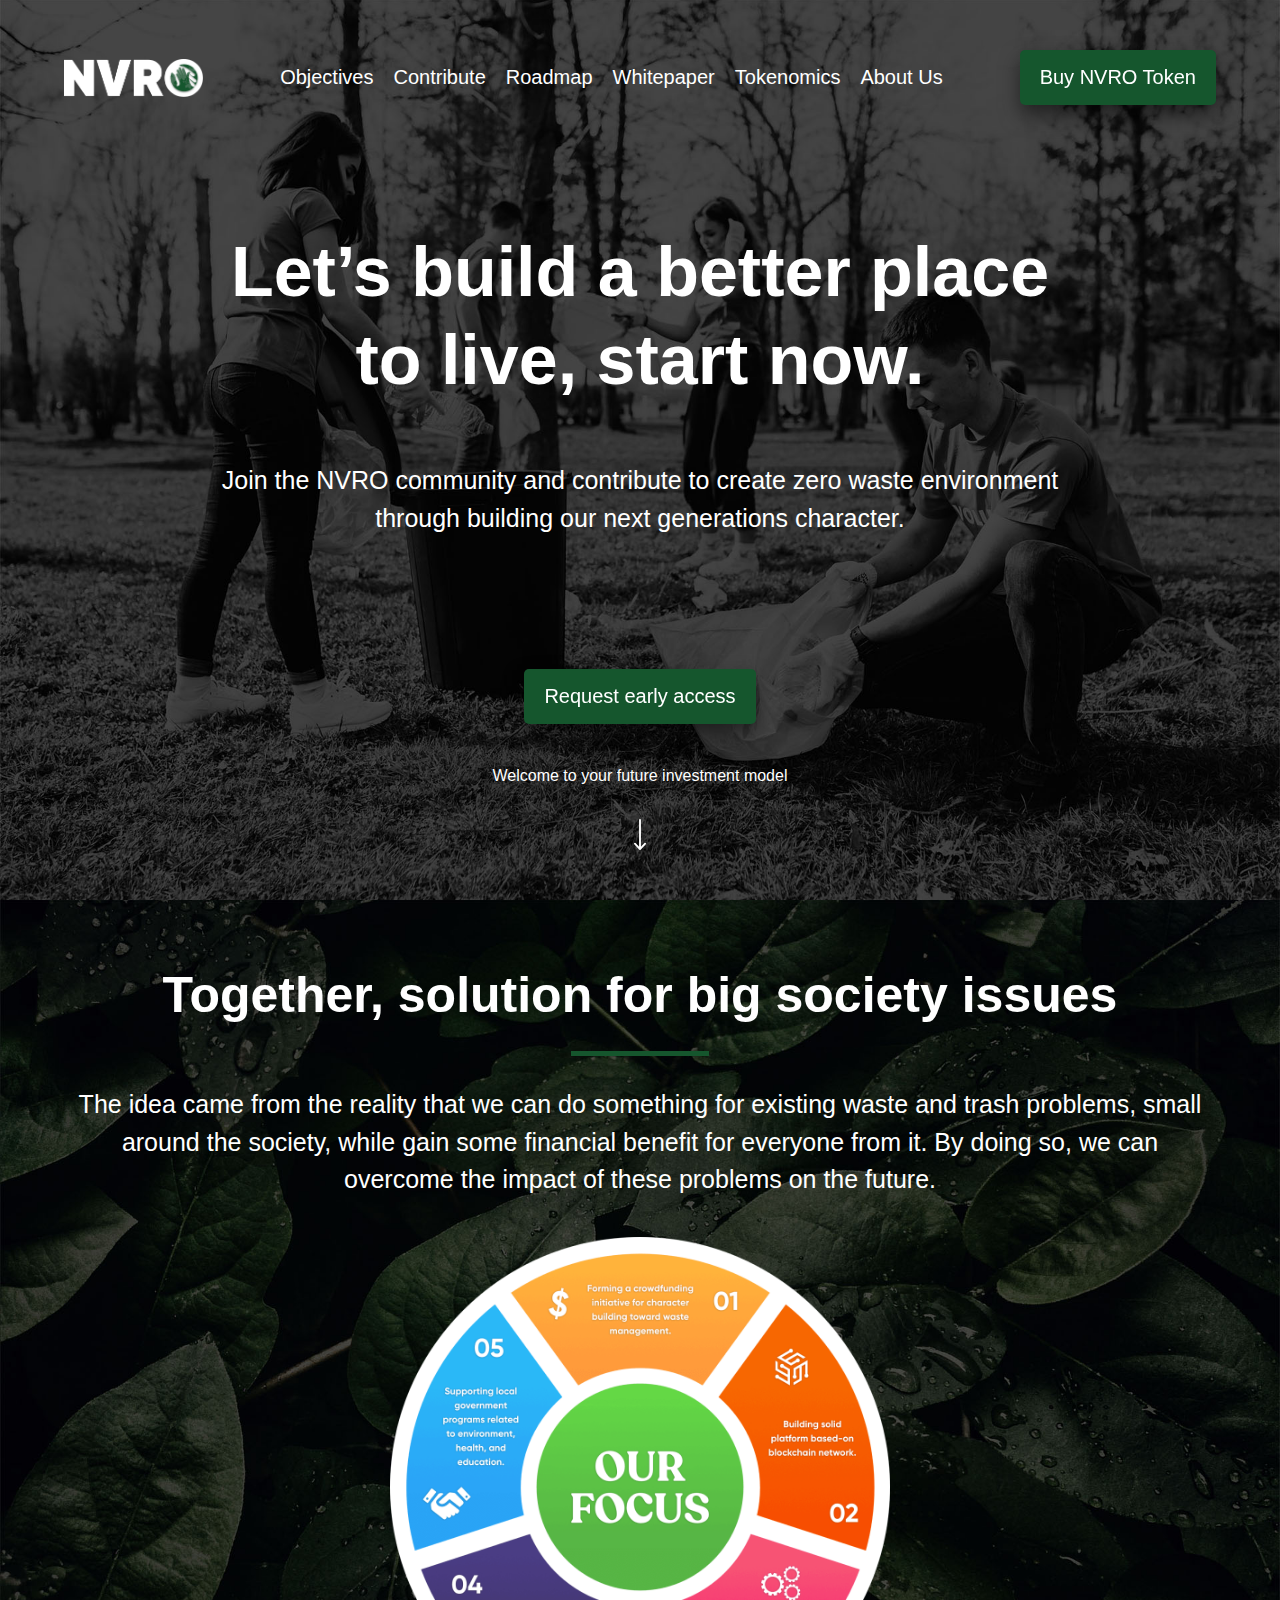
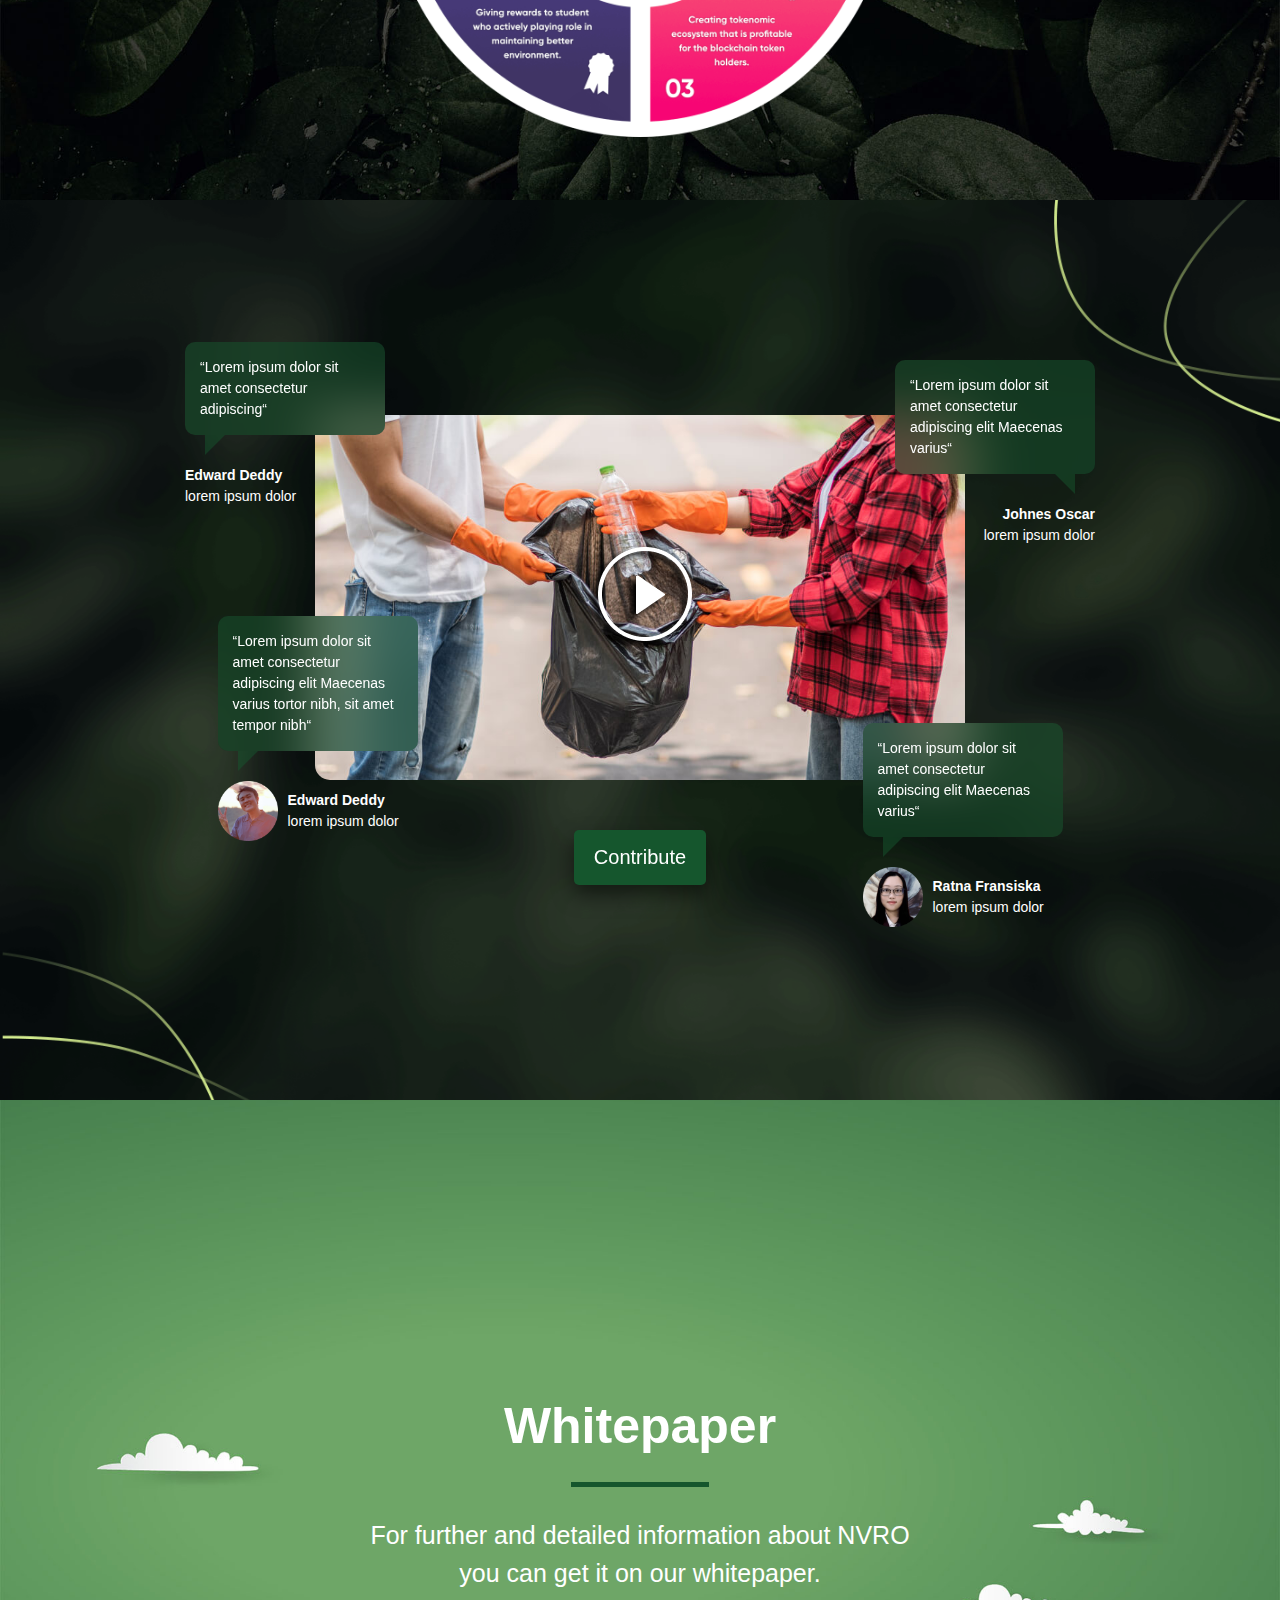
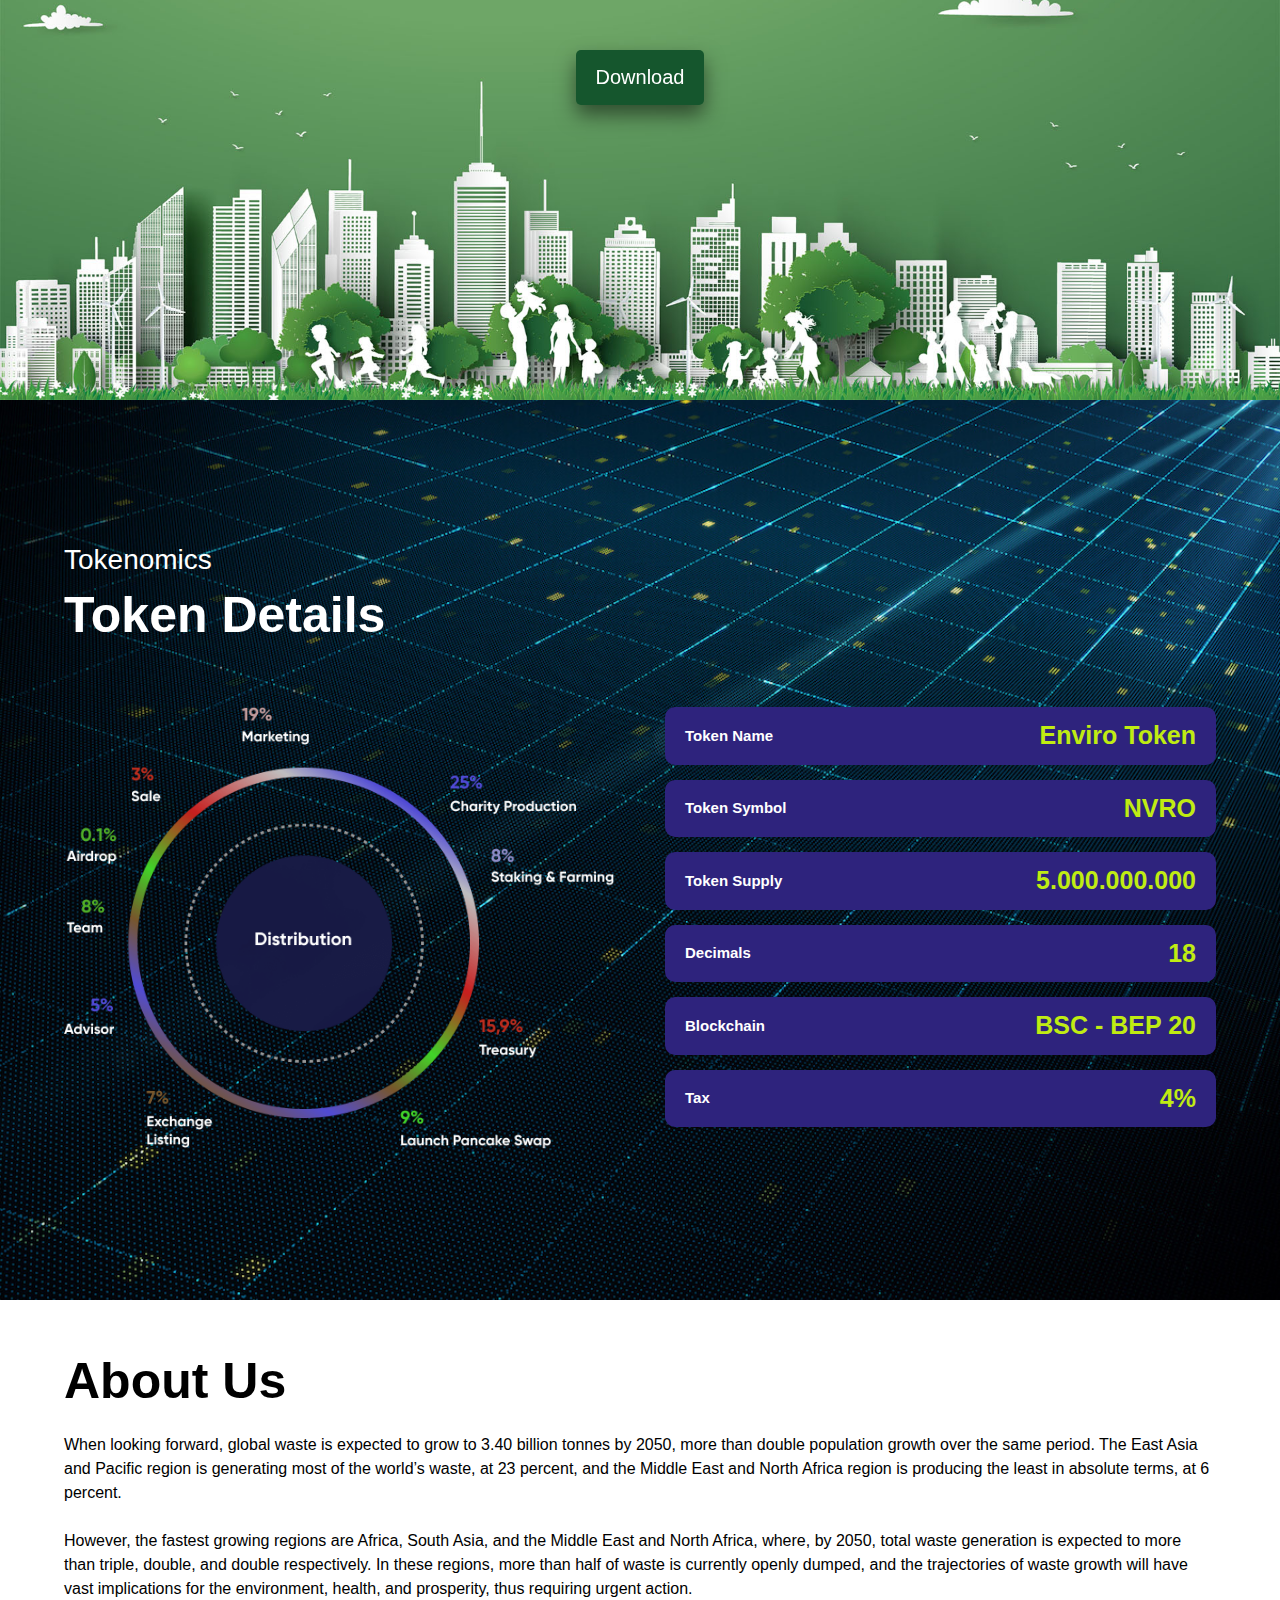
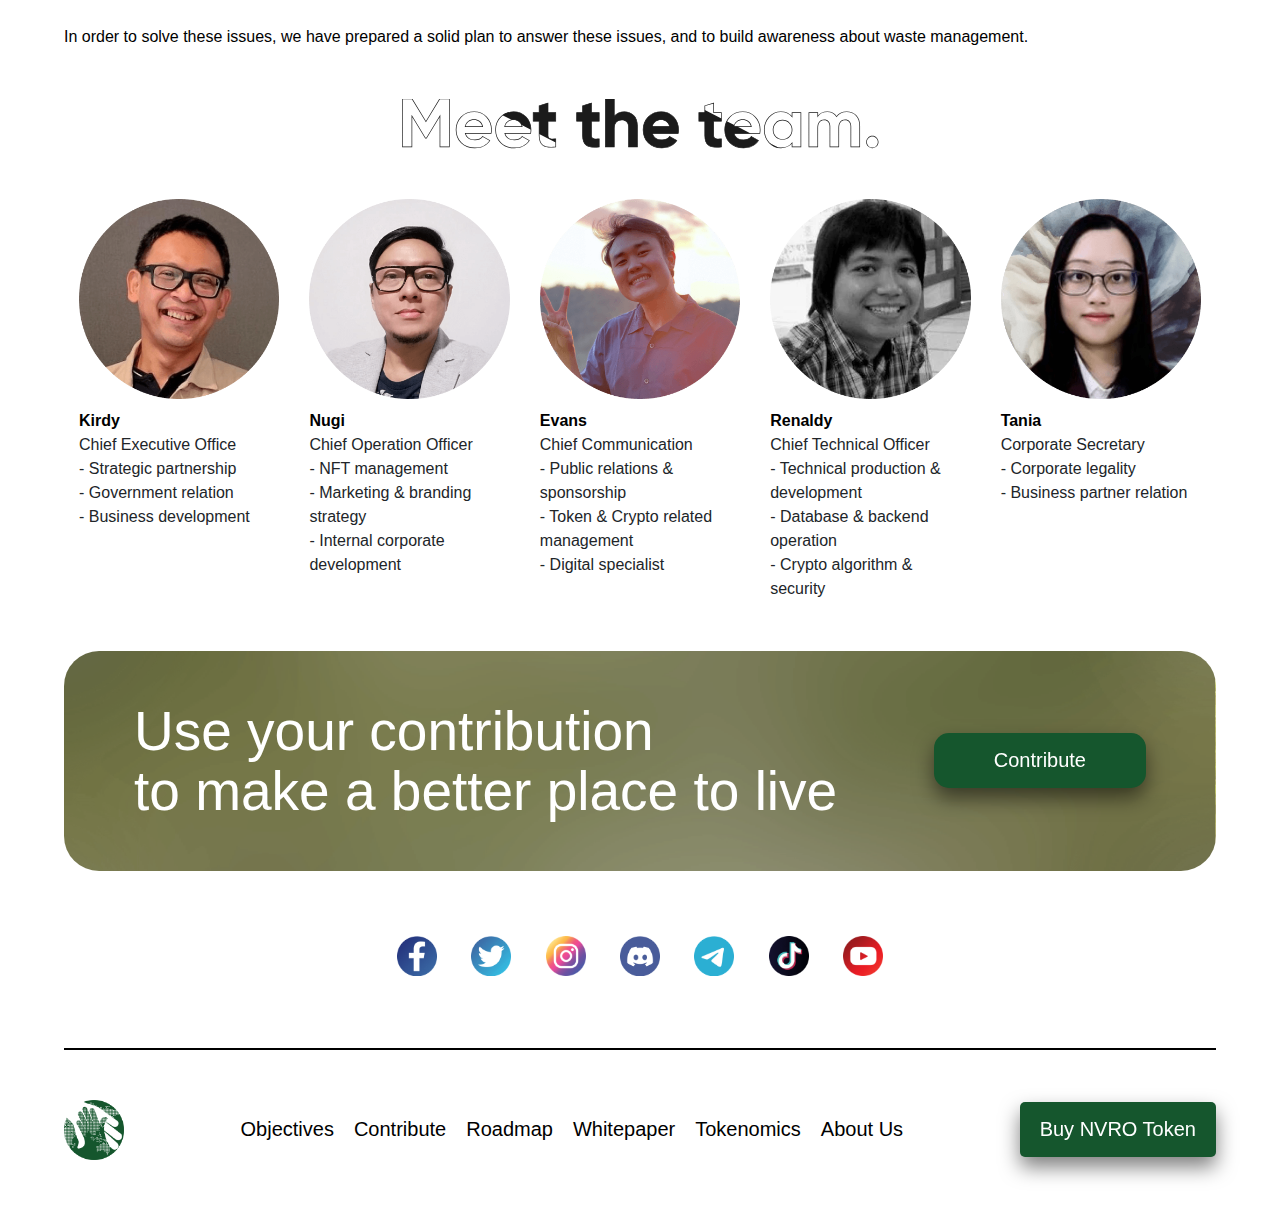
==== new.html @ 2fe9613d "Create contribute section" ====
<!DOCTYPE html>
<html dir="ltr" lang="en-US">
<head>
	<meta http-equiv="content-type" content="text/html; charset=utf-8" />
	<link rel="stylesheet" href="css/bootstrap.css" type="text/css" />
	<link rel="stylesheet" href="new.css" type="text/css" />
	<meta name="viewport" content="width=device-width, initial-scale=1" />
	<title>NVRO - Charity token for new model crowdfunding ecosystem for supporting tokenomics environment</title>
	<link rel="icon" type="image/png" href="images/favicon.png">
</head>
<body>
	<section id="home" class="section">
    <div class="section__wrapper">
      <div class="header">
        <div class="header__logo">
          <img src="images/logo-nvro.png" class="logo" alt="NVRO logo" />
        </div>
        <ul class="header__menu menu">
          <li class="menu__item">
            <a href="" class="menu__link">Objectives</a>
          </li>
          <li class="menu__item">
            <a href="" class="menu__link">Contribute</a>
          </li>
          <li class="menu__item">
            <a href="" class="menu__link">Roadmap</a>
          </li>
          <li class="menu__item">
            <a href="" class="menu__link">Whitepaper</a>
          </li>
          <li class="menu__item">
            <a href="" class="menu__link">Tokenomics</a>
          </li>
          <li class="menu__item">
            <a href="" class="menu__link">About Us</a>
          </li>
        </ul>
        <div class="header__action">
          <button class="button">
            Buy NVRO Token
          </button>
        </div>
      </div>
      <div class="header header--mobile">
        <div class="header__logo">
          <img src="images/logo-nvro.png" class="logo" alt="NVRO logo" />
        </div>
        <input id="menu-toggle" type="checkbox" class="header__menu-toggle" />
        <label for="menu-toggle" class="header__menu-toggle-button">
          <span></span>
          <span></span>
          <span></span>
        </label>
        <ul class="header__menu menu">
          <li class="menu__item">
            <a href="" class="menu__link">Objectives</a>
          </li>
          <li class="menu__item">
            <a href="" class="menu__link">Contribute</a>
          </li>
          <li class="menu__item">
            <a href="" class="menu__link">Roadmap</a>
          </li>
          <li class="menu__item">
            <a href="" class="menu__link">Whitepaper</a>
          </li>
          <li class="menu__item">
            <a href="" class="menu__link">Tokenomics</a>
          </li>
          <li class="menu__item">
            <a href="" class="menu__link">About Us</a>
          </li>
          <li class="menu__item">
            <button class="button">
              Buy NVRO Token
            </button>
          </li>
        </ul>
      </div>
      <div class="content">
        <h1>
          Let’s build a better place<br />
          to live, start now.
        </h1>
        <h4>
          Join the NVRO community and contribute to create zero waste environment<br />
          through building our next generations character.
        </h4>
      </div>
      <div class="action">
        <button class="button">
          Request early access
        </button>
        <p>
          Welcome to your future investment model
        </p>
        <a href="#" class="arrow-down"></a>
      </div>
    </div>
  </section>
  <section id="objectives" class="section">
    <div class="section__wrapper">
      <h2 class="section__title">Together, solution for big society issues</h2>
      <h4>
        The idea came from the reality that we can do something for existing waste and trash problems, small around the society, while gain some financial benefit for everyone from it. By doing so, we can overcome the impact of these problems on the future.
      </h4>
      <img src="./images/our-focus.png" />
    </div>
  </section>
  <section id="contribute" class="section">
    <div class="section__wrapper">
      <div class="video-wrapper">
        <a class="video">
          <img src="./images/video-background.jpg" class="video__background" />
          <img src="./images/play-circle.png" class="video__play" />
        </a>
        <div class="testimonials">
          <div class="testimonial testimonial--left" style="top:-20%;left:-20%;">
            <p class="testimonial__bubble">
              “Lorem ipsum dolor sit amet consectetur adipiscing“
            </p>
            <div class="testimonial__account">
              <div class="testimonial__profile">
                <span class="testimonial__profile-name">Edward Deddy</span>
                <span class="testimonial__profile-position">lorem ipsum dolor</span>
              </div>
            </div>
          </div>
          <div class="testimonial testimonial--left" style="top:55%;left:-15%;">
            <p class="testimonial__bubble">
              “Lorem ipsum dolor sit amet consectetur adipiscing elit Maecenas varius tortor nibh, sit amet tempor nibh“
            </p>
            <div class="testimonial__account">
              <img src="./images/team-evans.png" class="testimonial__avatar" />
              <div class="testimonial__profile">
                <span class="testimonial__profile-name">Edward Deddy</span>
                <span class="testimonial__profile-position">lorem ipsum dolor</span>
              </div>
            </div>
          </div>
          <div class="testimonial testimonial--right" style="top:-15%;right:-20%;">
            <p class="testimonial__bubble">
              “Lorem ipsum dolor sit amet consectetur adipiscing elit Maecenas varius“
            </p>
            <div class="testimonial__account">
              <div class="testimonial__profile">
                <span class="testimonial__profile-name">Johnes Oscar</span>
                <span class="testimonial__profile-position">lorem ipsum dolor</span>
              </div>
            </div>
          </div>
          <div class="testimonial testimonial--left" style="bottom:-40%;right:-15%;">
            <p class="testimonial__bubble">
              “Lorem ipsum dolor sit amet consectetur adipiscing elit Maecenas varius“
            </p>
            <div class="testimonial__account">
              <img src="./images/team-tania.png" class="testimonial__avatar" />
              <div class="testimonial__profile">
                <span class="testimonial__profile-name">Ratna Fransiska</span>
                <span class="testimonial__profile-position">lorem ipsum dolor</span>
              </div>
            </div>
          </div>
          <div class="testimonial testimonial--left testimonial--shown-on-mobile" style="bottom:-35%;left:-2%;">
            <p class="testimonial__bubble">
              “Lorem ipsum dolor sit amet consectetur adipiscing“
            </p>
            <div class="testimonial__account">
              <div class="testimonial__profile">
                <span class="testimonial__profile-name">Edward Deddy</span>
                <span class="testimonial__profile-position">lorem ipsum dolor</span>
              </div>
            </div>
          </div>
          <div class="testimonial testimonial--right testimonial--shown-on-mobile" style="bottom:-40%;right:-2%;">
            <p class="testimonial__bubble">
              “Lorem ipsum dolor sit amet consectetur adipiscing elit Maecenas varius“
            </p>
            <div class="testimonial__account">
              <div class="testimonial__profile">
                <span class="testimonial__profile-name">Johnes Oscar</span>
                <span class="testimonial__profile-position">lorem ipsum dolor</span>
              </div>
            </div>
          </div>
        </div>
      </div>
      <button class="button">
        Contribute
      </button>
    </div>
  </section>
  <section id="whitepaper" class="section">
    <div class="section__wrapper">
      <h2 class="section__title">Whitepaper</h2>
      <h4>
        For further and detailed information about NVRO<br />you can get it on our whitepaper.
      </h4>
      <a href="./Whitepaper.pdf" class="button" target="_blank">
        Download
      </a>
    </div>
  </section>
  <section id="tokenomics" class="section">
    <div class="section__wrapper">
      <div class="title">
        <h3>Tokenomics</h3>
        <h2>Token Details</h2>
      </div>
      <div class="content">
        <div class="content__item">
          <img src="./images/tokenomics-chart.png" />
        </div>
        <div class="content__item">
          <ul class="detail">
            <li class="detail__item">
              <span class="detail__title">Token Name</span>
              <span class="detail__value">Enviro Token</span>
            </li>
            <li class="detail__item">
              <span class="detail__title">Token Symbol</span>
              <span class="detail__value">NVRO</span>
            </li>
            <li class="detail__item">
              <span class="detail__title">Token Supply</span>
              <span class="detail__value">5.000.000.000</span>
            </li>
            <li class="detail__item">
              <span class="detail__title">Decimals</span>
              <span class="detail__value">18</span>
            </li>
            <li class="detail__item">
              <span class="detail__title">Blockchain</span>
              <span class="detail__value">BSC - BEP 20</span>
            </li>
            <li class="detail__item">
              <span class="detail__title">Tax</span>
              <span class="detail__value">4%</span>
            </li>
          </ul>
        </div>
      </div>
    </div>
  </section>
  <section id="about" class="section">
    <div class="section__wrapper">
      <h2 class="title">About Us</h2>
      <p class="content">
        When looking forward, global waste is expected to grow to 3.40 billion tonnes by 2050, more than double population growth over the same period. The East Asia and Pacific region is generating most of the world’s waste, at 23 percent, and the Middle East and North Africa region is producing the least in absolute terms, at 6 percent.<br /><br />
        However, the fastest growing regions are Africa, South Asia, and the Middle East and North Africa, where, by 2050, total waste generation is expected to more than triple, double, and double respectively. In these regions, more than half of waste is currently openly dumped, and the trajectories of waste growth will have vast implications for the environment, health, and prosperity, thus requiring urgent action.<br /><br />
        In order to solve these issues, we have prepared a solid plan to answer these issues, and to build awareness about waste management.
      </p>
      <div class="team">
        <div class="team__header">
          <img src="./images/team-title-horizontal.svg" class="team__title" />
        </div>
        <ul class="team__list">
          <li class="team__item">
            <img src="./images/team-kirdy.png" class="team__photo" />
            <span class="team__name">Kirdy</span>
            <span class="team__position">Chief Executive Office</span>
            <ul class="team__detail">
              <li>Strategic partnership</li>
              <li>Government relation</li>
              <li>Business development</li>
            </ul>
          </li>
          <li class="team__item">
            <img src="./images/team-nugi.png" class="team__photo" />
            <span class="team__name">Nugi</span>
            <span class="team__position">Chief Operation Officer</span>
            <ul class="team__detail">
              <li>NFT management</li>
              <li>Marketing & branding strategy</li>
              <li>Internal corporate development</li>
            </ul>
          </li>
          <li class="team__item">
            <img src="./images/team-evans.png" class="team__photo" />
            <span class="team__name">Evans</span>
            <span class="team__position">Chief Communication</span>
            <ul class="team__detail">
              <li>Public relations & sponsorship</li>
              <li>Token & Crypto related management</li>
              <li>Digital specialist</li>
            </ul>
          </li>
          <li class="team__item">
            <img src="./images/team-renaldy.png" class="team__photo" />
            <span class="team__name">Renaldy</span>
            <span class="team__position">Chief Technical Officer</span>
            <ul class="team__detail">
              <li>Technical production & development</li>
              <li>Database & backend operation</li>
              <li>Crypto algorithm & security</li>
            </ul>
          </li>
          <li class="team__item">
            <img src="./images/team-tania.png" class="team__photo" />
            <span class="team__name">Tania</span>
            <span class="team__position">Corporate Secretary</span>
            <ul class="team__detail">
              <li>Corporate legality</li>
              <li>Business partner relation</li>
            </ul>
          </li>
        </ul>
      </div>
    </div>
  </section>
  <section id="footer" class="section">
    <div class="section__wrapper">
      <div class="banner">
        <p class="banner__text">
          Use your contribution<br />
          to make a better place to live
        </p>
        <div class="banner__action">
          <button class="button">
            Contribute
          </button>
        </div>
      </div>
      <ul class="social">
        <li class="social__item">
          <a href="#" class="social__link social__link--facebook" target="_blank"></a>
        </li>
        <li class="social__item">
          <a href="#" class="social__link social__link--twitter" target="_blank"></a>
        </li>
        <li class="social__item">
          <a href="#" class="social__link social__link--instagram" target="_blank"></a>
        </li>
        <li class="social__item">
          <a href="#" class="social__link social__link--discord" target="_blank"></a>
        </li>
        <li class="social__item">
          <a href="#" class="social__link social__link--telegram" target="_blank"></a>
        </li>
        <li class="social__item">
          <a href="#" class="social__link social__link--tiktok" target="_blank"></a>
        </li>
        <li class="social__item">
          <a href="#" class="social__link social__link--youtube" target="_blank"></a>
        </li>
      </ul>
      <div class="footer">
        <div class="footer__logo">
          <img src="images/footer-logo-nvro.png" class="logo" alt="NVRO logo" />
        </div>
        <ul class="footer__menu menu">
          <li class="menu__item">
            <a href="" class="menu__link">Objectives</a>
          </li>
          <li class="menu__item">
            <a href="" class="menu__link">Contribute</a>
          </li>
          <li class="menu__item">
            <a href="" class="menu__link">Roadmap</a>
          </li>
          <li class="menu__item">
            <a href="" class="menu__link">Whitepaper</a>
          </li>
          <li class="menu__item">
            <a href="" class="menu__link">Tokenomics</a>
          </li>
          <li class="menu__item">
            <a href="" class="menu__link">About Us</a>
          </li>
        </ul>
        <div class="footer__action">
          <button class="button">
            Buy NVRO Token
          </button>
        </div>
      </div>
    </div>
  </section>
  <section id="join-the-waitlist" class="popup" style="display: none;">
    <div class="wrapper">
      <form class="form">
        <h5 class="form__title">
          Be the first people to get NVRO token!
        </h5>
        <p class="form__description">
          Drop your details below to be part of build a better place to live Start Now.
        </p>
        <input type="text" class="form__input" placeholder="Your name" />
        <input type="email" class="form__input" placeholder="Your email address" />
        <input type="submit" class="form__button button" value="Join the waitlist" />
      </form>
    </div>
  </section>
  <section id="contribute" class="popup" style="display: none;">
    <div class="wrapper">
      <form class="form">
        <h2 class="form__title">
          Use your contribution to make our community a better place.
        </h2>
        <input type="number" class="form__input" placeholder="Amount" />
        <div class="form__action">
          <span class="form__text">Pay with</span>
          <input type="submit" class="form__button button" value="NVRO Token" />
        </div>
        <div class="form__options">
          <span class="form__text">or</span>
          <label for="option-credit-card" class="form__option">
            <input type="radio" id="option-credit-card" name="contribute_options" value="credit-card" />
            <span class="form__option-text">Credit Card</span>
            <img src="./images/credit-cards.png" class="form__option-image" />
          </label>
          <label for="option-paypal" class="form__option">
            <input type="radio" id="option-paypal" name="contribute_options" value="paypal" />
            <span class="form__option-text">Paypal</span>
          </label>
          <label for="option-gopay" class="form__option">
            <input type="radio" id="option-gopay" name="contribute_options" value="gopay" />
            <span class="form__option-text">Gopay</span>
            <img src="./images/gopay.png" class="form__option-image" />
          </label>
        </div>
      </form>
    </div>
  </section>
</body>
</html>
---- new.css ----
* {
  box-sizing: border-box;
}

html, body {
  margin: 0;
  padding: 0;
  position: relative;
}

.lock-scroll {
  overflow-y: hidden;
}

/*
----------------------------------------------------------------
	Header
-----------------------------------------------------------------
*/

.header {
  display: flex;
  align-items: center;
  position: relative;
  width: 100%;
}

.header--mobile {
  display: none;
  position: relative;
}

.header__logo {
  font-size: 0;
  position: relative;
}

.header:not(.header--mobile) .header__menu {
  flex: 1;
  justify-content: center;
}

.header--mobile .header__menu {
  display: none;
  position: absolute;
  top: calc(100% + 10px);
}

.header__menu-toggle {
  display: none;
}

.header__menu-toggle-button {
  display: flex;
  flex-direction: column;
  justify-content: space-between;
  margin: 0;
  position: relative;
  width: 20px;
  height: 14px;
}

.header__menu-toggle-button span {
  background-color: #FFF;
  border-radius: 5px;
  display: block;
  width: 100%;
  height: 2px;
}

.header__menu-toggle:checked ~ .header__menu-toggle-button span:nth-child(1),
.header__menu-toggle:checked ~ .header__menu-toggle-button span:nth-child(3) {
  position: absolute;
  top: 50%;
}

.header__menu-toggle:checked ~ .header__menu-toggle-button span:nth-child(2) {
  display: none;
}

.header__menu-toggle:checked ~ .header__menu-toggle-button span:nth-child(1) {
  transform: translateY(-50%) rotate(45deg);
}

.header__menu-toggle:checked ~ .header__menu-toggle-button span:nth-child(3) {
  transform: translateY(-50%) rotate(-45deg);
}

.header__menu-toggle:checked ~ .header__menu {
  display: block;
}

/*
----------------------------------------------------------------
	Footer
-----------------------------------------------------------------
*/

.footer {
  border-top: 2px solid #000;
  display: flex;
  align-items: center;
  margin-top: 50px;
  padding-top: 50px;
  padding-bottom: 50px;
  position: relative;
  width: 100%;
}

.footer__logo {
  font-size: 0;
  position: relative;
}

.footer__logo .logo {
  height: 60px;
}

.footer .footer__menu {
  flex: 1;
  justify-content: center;
}

.footer__menu .menu__link {
  color: #000;
}

/*
----------------------------------------------------------------
	Content
-----------------------------------------------------------------
*/

.content {
  
}

/*
----------------------------------------------------------------
	Logo
-----------------------------------------------------------------
*/

.logo {
  position: relative;
  height: 38px;
}

/*
----------------------------------------------------------------
  Video
-----------------------------------------------------------------
*/

.video {
  border-radius: 15px;
  display: block;
  padding-top: 56.25%;
  overflow: hidden;
  position: relative;
}

.video__background {
  object-fit: cover;
  position: absolute;
  top: 0;
  left: 0;
  width: 100%;
  height: 100%;
}

.video__play {
  position: absolute;
  top: 50%;
  left: 50%;
  transform: translate(-50%, -50%);
  z-index: 1;
}

/*
----------------------------------------------------------------
	Menu
-----------------------------------------------------------------
*/

.menu {
  display: flex;
  list-style: none;
  margin: 0;
  padding: 0;
}

.menu__item {
  margin: 0 10px;
}

.menu__link {
  color: #FFF;
  font-size: 20px;
  line-height: 35px;
  text-decoration: none !important;
}

.menu__link:hover,
.menu__link:focus,
.menu__link.active {
  color: #FFF;
}

/*
----------------------------------------------------------------
	Button
-----------------------------------------------------------------
*/

.button {
  background-color: rgba(21, 86, 45);
  backdrop-filter: blur(20px);
	border: none;
  border-radius: 5px;
  box-shadow: 0px 10px 20px rgba(0, 0, 0, 0.5);
	color: #FFF;
	cursor: pointer;
	display: inline-block;
	font-size: 20px;
	line-height: 35px;
	outline: none;
	padding: 10px 20px;
	white-space: nowrap;
}

/*
----------------------------------------------------------------
	Team
-----------------------------------------------------------------
*/

.team__header {
  text-align: center;
}

.team__title {
  height: 50px;
}

.team__list {
  display: flex;
  list-style: none;
  margin: 50px 0 0;
  padding: 0;
}

.team__item {
  flex: 1;
  margin: 0 15px;
}

.team__photo {
  width: 100%;
}

.team__name {
  color: #000;
  display: block;
  font-weight: 700;
  margin-top: 10px;
}

.team__position {
  display: block;
}

.team__detail {
  list-style: none;
  margin: 0;
  padding: 0;
}

.team__detail li::before {
  content: '- ';
}

/*
----------------------------------------------------------------
  Social
-----------------------------------------------------------------
*/

.social {
  display: block;
  list-style: none;
  margin: 50px 0 0;
  padding: 0;
  text-align: center;
}

.social__item {
  display: inline-block;
}

.social__link {
  background-position: center;
  background-repeat: no-repeat;
  background-size: contain;
  cursor: pointer;
  display: inline-block; 
  margin: 15px;
  width: 40px;
  height: 40px;
}

.social__link--facebook {
  background-image: url('./images/social-facebook.png');
}

.social__link--twitter {
  background-image: url('./images/social-twitter.png');
}

.social__link--instagram {
  background-image: url('./images/social-instagram.png');
}

.social__link--discord {
  background-image: url('./images/social-discord.png');
}

.social__link--telegram {
  background-image: url('./images/social-telegram.png');
}

.social__link--tiktok {
  background-image: url('./images/social-tiktok.png');
}

.social__link--youtube {
  background-image: url('./images/social-youtube.png');
}

/*
----------------------------------------------------------------
  Banner
-----------------------------------------------------------------
*/

.banner {
  background-image: url('./images/banner-background.png');
  background-position: center;
  background-repeat: no-repeat;
  background-size: cover;
  backdrop-filter: blur(100px);
  border-radius: 35px;
  display: flex;
  align-items: center;
  padding: 50px 70px;
}

.banner__text {
  color: #FFF;
  font-size: 55px;
  line-height: 60px;
}

.banner__action {
  flex: 1;
  text-align: right;
}

.banner__action .button {
  border-radius: 15px;
  padding: 10px 60px;
}

/*
----------------------------------------------------------------
	Testimonial
-----------------------------------------------------------------
*/

.testimonial {
  position: absolute;
}

.testimonial--shown-on-mobile {
  display: none;
}

.testimonial__bubble {
  background-color: rgba(21, 86, 45, 0.5);
  backdrop-filter: blur(30px);
  border-radius: 10px;
  color: #FFF;
  font-size: 14px;
  padding: 15px;
  position: relative;
  text-align: left;
  max-width: 200px;
}

.testimonial__bubble::after {
  content: '';
  position: absolute;
  width: 0;
  height: 0;
}

.testimonial--left .testimonial__bubble::after {
  border-top: 20px solid rgba(21, 86, 45, 0.5);
  border-right: 20px solid transparent;
  left: 20px;
  bottom: -20px;
}

.testimonial--right .testimonial__bubble::after {
  border-top: 20px solid rgba(21, 86, 45, 0.5);
  border-left: 20px solid transparent;
  right: 20px;
  bottom: -20px;
}

.testimonial__account {
  display: flex;
  align-items: center;
  margin-top: 30px;
}

.testimonial--right .testimonial__account {
  justify-content: flex-end;
}

.testimonial__avatar {
  width: 60px;
  height: 60px;
}

.testimonial__profile {
  display: block;
  text-align: left;
}

.testimonial__avatar + .testimonial__profile {
  margin-left: 10px;
}

.testimonial--right .testimonial__profile {
  text-align: right;
}

.testimonial__profile-name {
  color: #FFF;
  display: block;
  font-size: 14px;
  font-weight: 700;
}

.testimonial__profile-position {
  color: #FFF;
  display: block;
  font-size: 14px;
}

/*
----------------------------------------------------------------
	Input
-----------------------------------------------------------------
*/

input[type="text"],
input[type="email"],
input[type="number"] {
  background-color: #FFF;
  border: 1px solid #575755;
  border-radius: 25px;
  padding: 10px 32px;
  width: 100%;
}

/*
----------------------------------------------------------------
	Popup
-----------------------------------------------------------------
*/

.popup {
  position: fixed;
  top: 0;
  left: 0;
  z-index: 1;
}

/*
----------------------------------------------------------------
	Popup #join-the-waitlist
-----------------------------------------------------------------
*/

.popup#join-the-waitlist {
  background: rgba(21, 86, 45, 0.5);
  backdrop-filter: blur(30px);
  width: 100%;
  height: 100%;
}

.popup#join-the-waitlist .wrapper {
  background-color: #FFF;
  border-radius: 25px;
  padding: 25px 50px;
  position: absolute;
  top: 50%;
  left: 50%;
  transform: translate(-50%, -50%);
  max-width: 500px;
}

.popup#join-the-waitlist .form {
  text-align: center;
}

.popup#join-the-waitlist .form__title {
  color: #000;
  font-weight: 700;
}

.popup#join-the-waitlist .form__input {
  margin-top: 10px;
}

.popup#join-the-waitlist .form__button {
  border-radius: 25px;
  font-size: 15px;
  line-height: 20px;
  margin-top: 10px;
  padding: 15px 50px;
}

/*
----------------------------------------------------------------
	Popup #contribute
-----------------------------------------------------------------
*/

.popup#contribute {
  background: rgba(21, 86, 45, 0.5);
  backdrop-filter: blur(30px);
  width: 100vw;
  height: 100vh;
}

.popup#contribute .wrapper {
  padding: 20px;
  position: absolute;
  top: 50%;
  left: 50%;
  transform: translate(-50%, -50%);
  max-width: 500px;
}

.popup#contribute .form__input {
  margin-top: 50px;
}

.popup#contribute .form__action {
  margin-top: 50px;
  text-align: center;
}

.popup#contribute .form__button {
  margin-top: 10px;
  padding: 10px 30px;
}

.popup#contribute .form__options {
  margin-top: 30px;
  text-align: center;
}

.popup#contribute .form__text {
  color: #FFF;
  font-size: 20px;
  display: block;
}

.popup#contribute .form__option {
  background-color: #FFF;
  border-radius: 5px;
  display: flex;
  align-items: center;
  font-size: 0;
  margin: 10px 0 0;
  padding: 10px 20px;
}

.popup#contribute .form__option-text {
  flex: 1;
  font-size: 14px;
  margin-left: 10px;
  text-align: left;
}

.popup#contribute .form__option-image {
  height: 20px;
}

/*
----------------------------------------------------------------
	Section
-----------------------------------------------------------------
*/

.section {
  background-position: center;
  background-repeat: no-repeat;
  background-size: cover;
  display: flex;
  position: relative;
  min-height: 100vh; 
}

.section h1, h2, h3,
.section h4, h5, h6,
.section p {
  color: #FFF;
}

.section p {
  margin: 0;
}

.section h1 {
  font-size: 70px;
  font-weight: 700;
  line-height: 1.25;
}

.section h2 {
  font-size: 50px;
  font-weight: 700;
  line-height: 1.25;
  margin: 0;
}

.section h4 {
  font-size: 25px;
  font-weight: 300;
  line-height: 1.5;
}

.section__wrapper {
  display: flex;
  flex-direction: column;
  margin: 0 auto;
  padding: 0 24px;
  position: relative;
  width: 100%;
  max-width: 1200px;
}

.section__title {
  text-align: center;
  position: relative;
}

.section__title::after {
  content: '';
  background-color: #15562D;
  display: inline-block;
  position: absolute;
  left: 50%;
  bottom: -30px;
  transform: translateX(-50%);
  width: 138px;
  height: 5px;
}

/*
----------------------------------------------------------------
	Section #home
-----------------------------------------------------------------
*/

.section#home {
  background-image: url("./images/section-1.jpg");
  padding: 50px 0;
}

.section#home .content,
.section#home .action {
  display: flex;
  align-items: center;
  justify-content: center;
  flex-direction: column;
  text-align: center;
}

.section#home .content {
  flex: 1;
}

.section#home .content > * + * {
  margin-top: 50px;
}

.section#home .action p {
  margin-top: 40px;
}

.section#home .arrow-down {
  background-image: url("./images/icon-arrow-down.svg");
  background-position: center;
  background-repeat: no-repeat;
  background-size: contain;
  display: inline-block;
  margin-top: 30px;
  width: 12px;
  height: 32px;
}

/*
----------------------------------------------------------------
	Section #objectives
-----------------------------------------------------------------
*/

.section#objectives {
  background-image: url("./images/section-2.jpg");
  padding: 50px 0;
  text-align: center;
}

.section#objectives .section__wrapper {
  align-items: center;
  justify-content: center;
}

.section#objectives h4 {
  margin-top: 60px;
}

.section#objectives img {
  display: inline-block;
  margin-top: 30px;
  width: 500px;
  height: 500px;
}

/*
----------------------------------------------------------------
	Section #contribute
-----------------------------------------------------------------
*/

.section#contribute {
  background-image: url("./images/section-contribute.png");
  padding: 50px 0;
  text-align: center;
}

.section#contribute .section__wrapper {
  align-items: center;
  justify-content: center;
}

.section#contribute .video-wrapper {
  position: relative;
  width: 100%;
  max-width: 650px;
}

.section#contribute .video {
  width: 100%;
}

.section#contribute .button {
  margin-top: 50px;
}

/*
----------------------------------------------------------------
	Section #whitepaper
-----------------------------------------------------------------
*/

.section#whitepaper {
  background-image: url("./images/section-5.jpg");
  background-position: center bottom;
  padding: 50px 0;
  text-align: center;
}

.section#whitepaper .section__wrapper {
  align-items: center;
  justify-content: center;
}

.section#whitepaper h4 {
  margin-top: 60px;
}

.section#whitepaper .button {
  display: inline-block;
  margin-top: 50px;
}

/*
----------------------------------------------------------------
	Section #tokenomics
-----------------------------------------------------------------
*/

.section#tokenomics {
  background-image: url("./images/section-tokenomics.jpg");
  padding: 50px 0;
  text-align: center;
}

.section#tokenomics .section__wrapper {
  justify-content: center;
}

.section#tokenomics .title {
  text-align: left;
}

.section#tokenomics .content {
  display: flex;
  align-items: center;
  margin-top: 30px;
}

.section#tokenomics .content__item {
  flex: 1;
}

.section#tokenomics .content__item + .content__item {
  margin-left: 50px;
}

.section#tokenomics img {
  width: 100%;
}

.section#tokenomics .detail {
  margin: 0;
  padding: 0;
}

.section#tokenomics .detail__item {
  background-color: #2E237D;
  border-radius: 10px;
  display: flex;
  align-items: center;
  padding: 10px 20px;
}

.section#tokenomics .detail__item + .detail__item {
  margin-top: 15px;
}

.section#tokenomics .detail__title,
.section#tokenomics .detail__value {
  flex: 1;
}

.section#tokenomics .detail__title {
  color: #FFF;
  font-size: 15px;
  font-weight: 700;
  text-align: left;
}

.section#tokenomics .detail__value {
  color: #C0EC12;
  font-size: 25px;
  font-weight: 700;
  text-align: right;
}

/*
----------------------------------------------------------------
	Section #about
-----------------------------------------------------------------
*/

.section#about {
  padding: 50px 0;
  min-height: auto;
}

.section#about h2,
.section#about p {
  color: #000;
}

.section#about .content {
  margin-top: 20px;
}

.section#about .team {
  margin-top: 50px;
}


/*
----------------------------------------------------------------
	Section #footer
-----------------------------------------------------------------
*/

.section#footer {
  min-height: auto;
}

/* Media Queries sizes */
/* $viewport-width-desktop: 1696px; /* Desktop */
/* $viewport-width-large-laptop: 1440px; /* Laptop HiDPI */
/* $viewport-width-laptop: 1280px; /* Laptop MDPI */
/* $viewport-width-large-tablet: 1024px; /* iPad Pro - portrait mode */
/* $viewport-width-medium-tablet: 968px;
/* $viewport-width-tablet: 768px; /* iPad - portrait mode */
/* $viewport-width-large-mobile: 680px;
/* $viewport-width-mobile: 480px; /* iPhone X - portrait mode */

/* viewport-desktop */
@media only screen and (min-width: 1696px) {
  
}

/* viewport-large-laptop */
@media only screen and (max-width: 1440px) {
  
}

/* viewport-laptop */
@media only screen and (max-width: 1280px) {
  
}

/* viewport-large-tablet */
@media only screen and (max-width: 1024px) {
  
}

/* viewport-medium-tablet */
@media only screen and (max-width: 968px) {
  
}

/* viewport-tablet */
@media only screen and (max-width: 768px) {
  
}

/* viewport-large-mobile */
@media only screen and (max-width: 680px) {
}

/* viewport-mobile */
@media only screen and (max-width: 480px) {
  /*
  ----------------------------------------------------------------
    Logo
  -----------------------------------------------------------------
  */

  .logo {
    height: 30px;
  }

  /*
  ----------------------------------------------------------------
    Popup #join-the-waitlist
  -----------------------------------------------------------------
  */

  .popup#join-the-waitlist {
    width: 100vw;
    height: 100vh;
  }

  .popup#join-the-waitlist .wrapper {
    border-radius: 25px;
    padding: 20px;
    width: 100%;
    max-width: 80%;
  }

  .popup#join-the-waitlist .form__button {
    width: 100%;
  }

  /*
  ----------------------------------------------------------------
    Popup #contribute
  -----------------------------------------------------------------
  */

  .popup#contribute .wrapper {
    width: 100%;
  }

  .popup#contribute .form__text {
    font-size: 16px;
  }

  /*
  ----------------------------------------------------------------
    Header
  -----------------------------------------------------------------
  */

  .header {
    display: none;
  }

  .header--mobile {
    display: flex;
    justify-content: space-between;
  }

  .header--mobile .menu {
    background-color: rgba(0, 0, 0, 0.95);
    border-radius: 5px;
    flex-direction: column;
    padding: 5px 0;
    width: 100%;
  }
  
  .header--mobile .menu__item {
    margin: 0;
    padding: 5px 10px;
    text-align: center;
  }
  
  .header--mobile .menu__link {
    font-size: 16px;
    line-height: 20px;
  }
  
  .header--mobile .menu__link:hover,
  .header--mobile .menu__link:focus,
  .header--mobile .menu__link.active {
    color: #FFF;
  }

  /*
  ----------------------------------------------------------------
    Footer
  -----------------------------------------------------------------
  */

  .footer {
    display: block;
    margin-top: 30px;
    padding-top: 50px;
    padding-bottom: 50px;
    text-align: center;
  }

  .footer .footer__menu {
    display: block;
    margin-top: 50px;
  }

  .footer__menu .menu__item {
    display: inline-block;
  }

  .footer__menu .menu__link {
    font-size: 16px;
  }

  .footer__action {
    margin-top: 50px;
  }

  /*
  ----------------------------------------------------------------
    Button
  -----------------------------------------------------------------
  */
  
  .button {
    font-size: 16px;
    line-height: 25px;
  }

  /*
  ----------------------------------------------------------------
    Team
  -----------------------------------------------------------------
  */

  .team__list {
    display: block;
    font-size: 0;
    margin: 30px -15px 0;
  }

  .team__item {
    display: inline-block;
    margin: 10px 15px;
    vertical-align: top;
    width: calc(50% - 30px);
  }

  .team__photo {
    width: 100%;
  }

  .team__name {
    color: #000;
    display: block;
    font-size: 16px;
    font-weight: 700;
    margin-top: 10px;
  }

  .team__position {
    display: block;
    font-size: 16px;
  }

  .team__detail {
    font-size: 16px;
    list-style: none;
    margin: 0;
    padding: 0;
  }

  .team__detail li::before {
    content: '- ';
  }

  /*
  ----------------------------------------------------------------
    Social
  -----------------------------------------------------------------
  */

  .social__link {
    margin: 10px 15px;
    width: 40px;
    height: 40px;
  }

  /*
  ----------------------------------------------------------------
    Banner
  -----------------------------------------------------------------
  */

  .banner {
    border-radius: 35px;
    display: block;
    padding: 30px;
  }

  .banner__text {
    font-size: 30px;
    line-height: 35px;
    text-align: center;
  }
  
  .banner__text {
    content: ' ';
  }

  .banner__action {
    flex: none;
    margin-top: 50px;
    text-align: center;
  }

  .banner__action .button {
    border-radius: 15px;
    padding: 10px 60px;
  }

  /*
  ----------------------------------------------------------------
    Testimonial
  -----------------------------------------------------------------
  */

  .testimonial {
    display: none;
  }

  .testimonial--shown-on-mobile {
    display: inline-block;
  }

  .testimonial__bubble {
    font-size: 12px;
    padding: 10px;
    max-width: 150px;
  }
  
  .testimonial--left .testimonial__bubble::after {
    border-top: 10px solid rgba(21, 86, 45, 0.5);
    border-right: 10px solid transparent;
    left: 15px;
    bottom: -10px;
  }
  
  .testimonial--right .testimonial__bubble::after {
    border-top: 10px solid rgba(21, 86, 45, 0.5);
    border-left: 10px solid transparent;
    right: 15px;
    bottom: -10px;
  }

  .testimonial__account {
    margin-top: 15px;
  }

  .testimonial__profile-name,
  .testimonial__profile-position {
    font-size: 12px;
  }


  /*
  ----------------------------------------------------------------
    Section
  -----------------------------------------------------------------
  */

  .section h1 {
    font-size: 30px;
  }

  .section h2 {
    font-size: 25px;
  }

  .section h3 {
    font-size: 18px;
  }

  .section h4 {
    font-size: 16px;
  }

  .section h4 br {
    content: ' ';
  }

  .section__title::after {
    bottom: -15px;
    width: 50%;
  }

  /*
  ----------------------------------------------------------------
    Section #home
  -----------------------------------------------------------------
  */

  .section#home {
    padding: 35px 0 30px;
    min-height: auto;
  }

  .section#home .content {
    padding: 60px 0 75px;
  }

  .section#home .content > * + * {
    margin-top: 18px;
  }

  .section#home .action p {
    margin-top: 30px;
  }
  
  .section#home .arrow-down {
    margin-top: 10px;
    width: 10px;
    height: 20px;
  }

  /*
  ----------------------------------------------------------------
    Section #objectives
  -----------------------------------------------------------------
  */

  .section#objectives {
    padding: 35px 0 30px;
    min-height: auto;
  }

  .section#objectives img {
    width: 300px;
    height: 300px;
  }

  /*
  ----------------------------------------------------------------
    Section #contribute
  -----------------------------------------------------------------
  */

  .section#contribute {
    padding: 50px 0;
    min-height: auto;
  }

  /*
  ----------------------------------------------------------------
    Section #whitepaper
  -----------------------------------------------------------------
  */

  .section#whitepaper {
    padding: 35px 0 150px;
    min-height: auto;
  }

  .section#whitepaper .button {
    margin-top: 30px;
  }

  /*
  ----------------------------------------------------------------
    Section #tokenomics
  -----------------------------------------------------------------
  */

  .section#tokenomics {
    padding: 35px 0 50px;
    min-height: auto;
  }

  .section#tokenomics .title {
    text-align: center;
  }
  
  .section#tokenomics .content {
    display: block;
    margin-top: 30px;
  }
  
  .section#tokenomics .content__item {
    flex: none;
  }

  .section#tokenomics .content__item + .content__item {
    margin-top: 30px;
    margin-left: 0;
  }
  
  .section#tokenomics .detail__item {
    padding: 10px 20px;
  }
  
  .section#tokenomics .detail__item + .detail__item {
    margin-top: 10px;
  }
  
  .section#tokenomics .detail__title,
  .section#tokenomics .detail__value {
    flex: 1;
  }
  
  .section#tokenomics .detail__title {
    font-size: 12px;
  }
  
  .section#tokenomics .detail__value {
    font-size: 15px;
  }
}
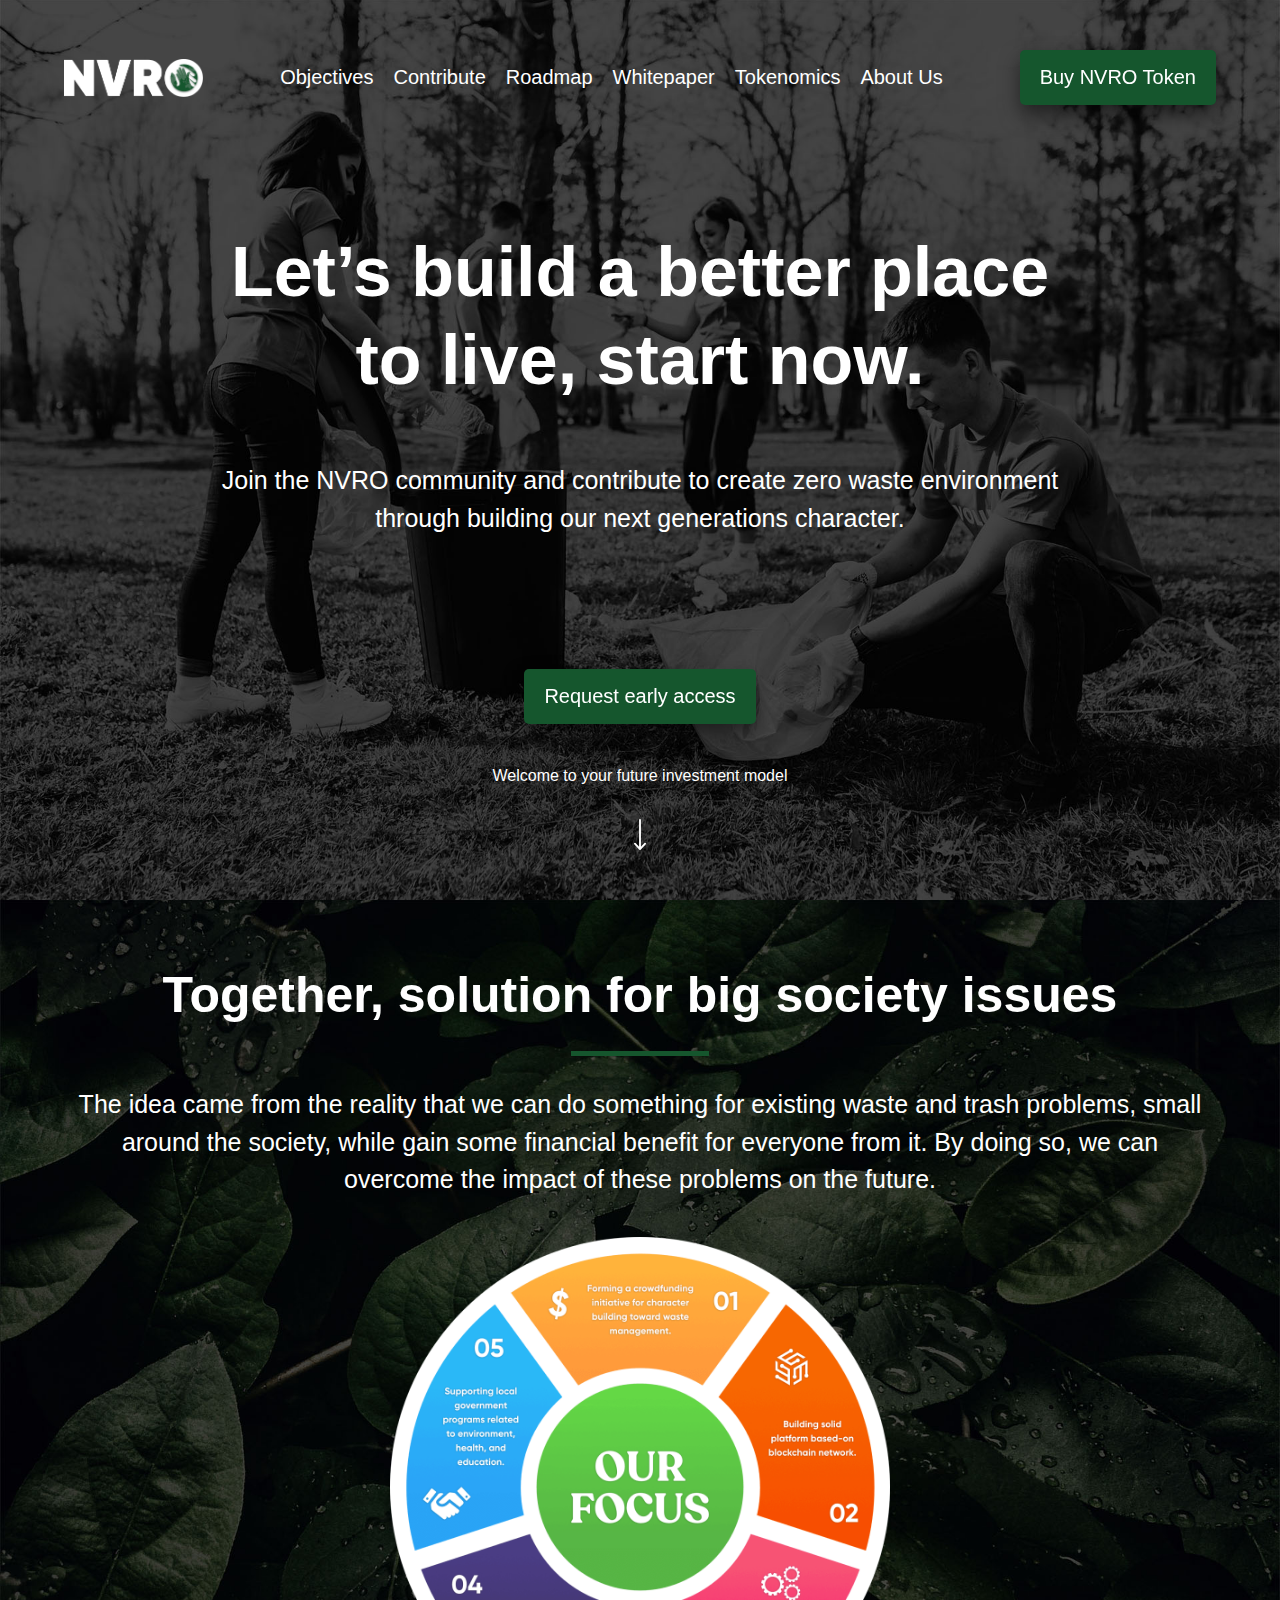
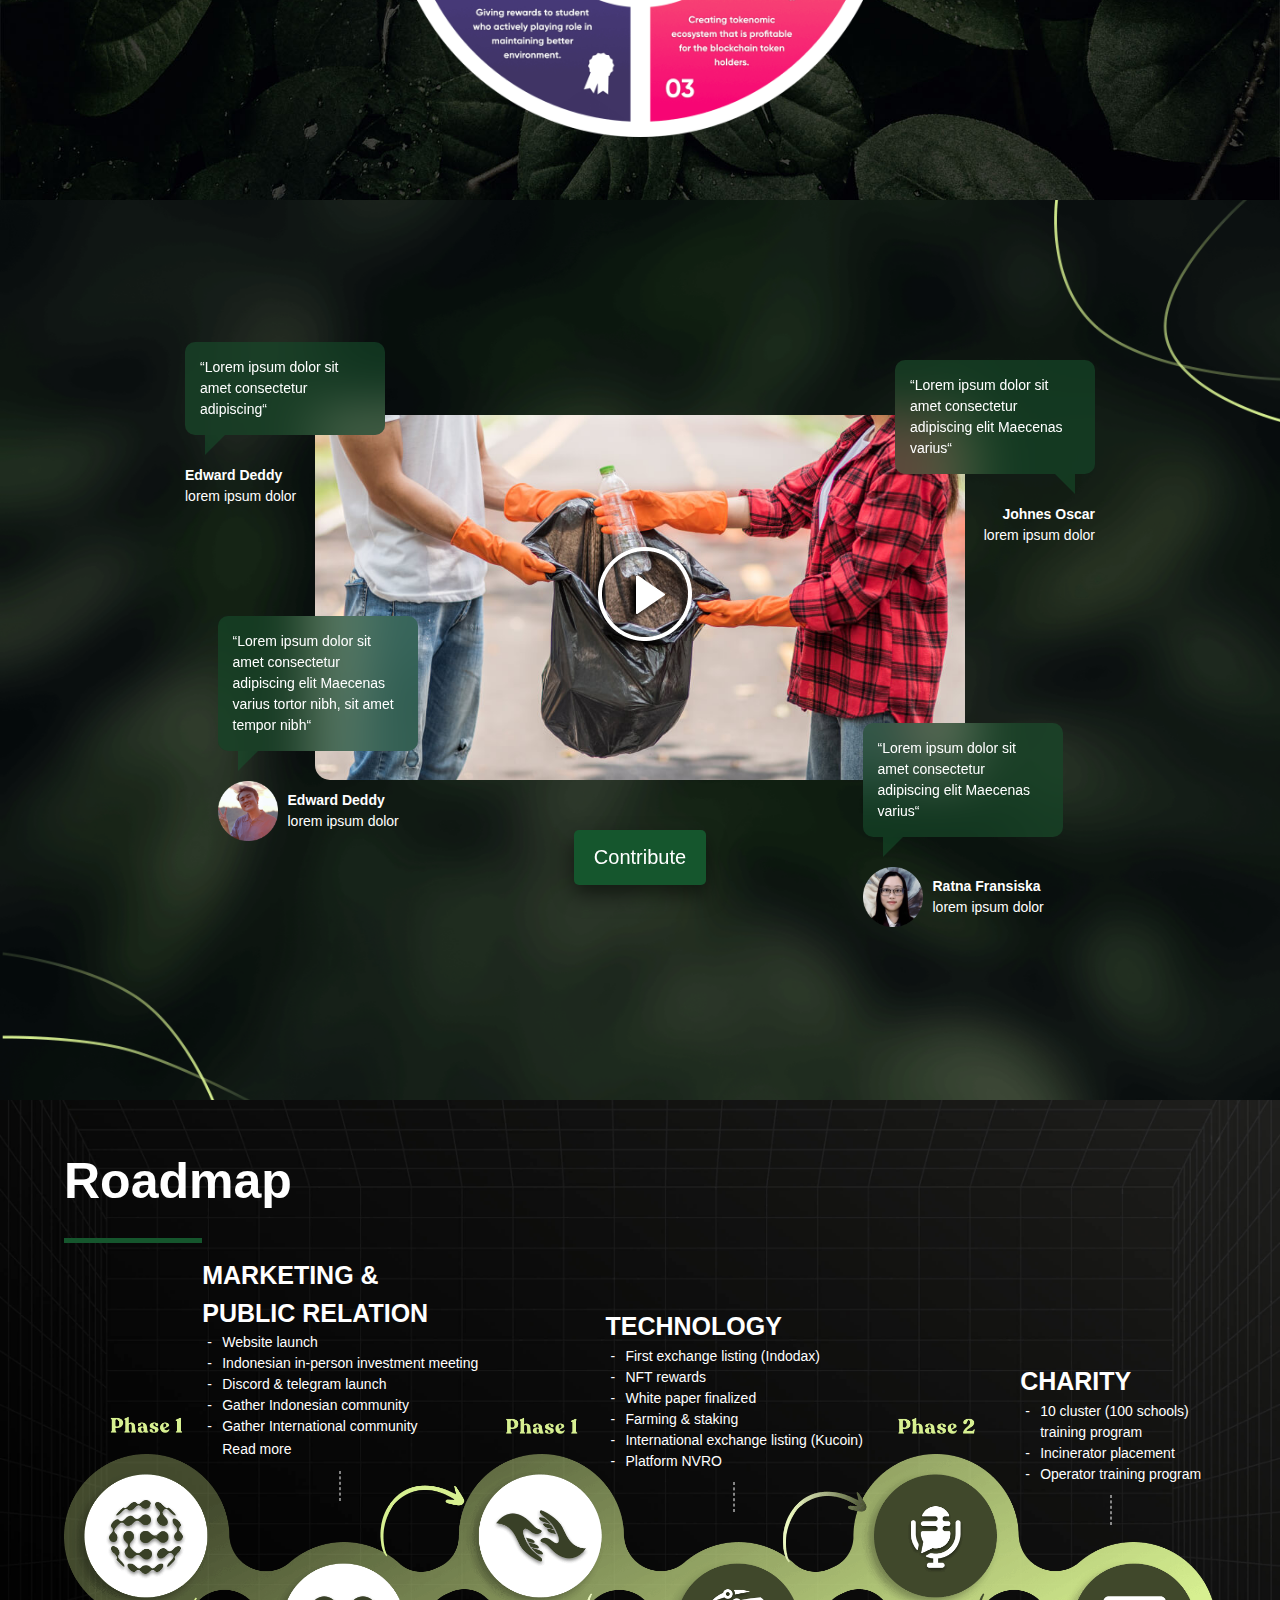
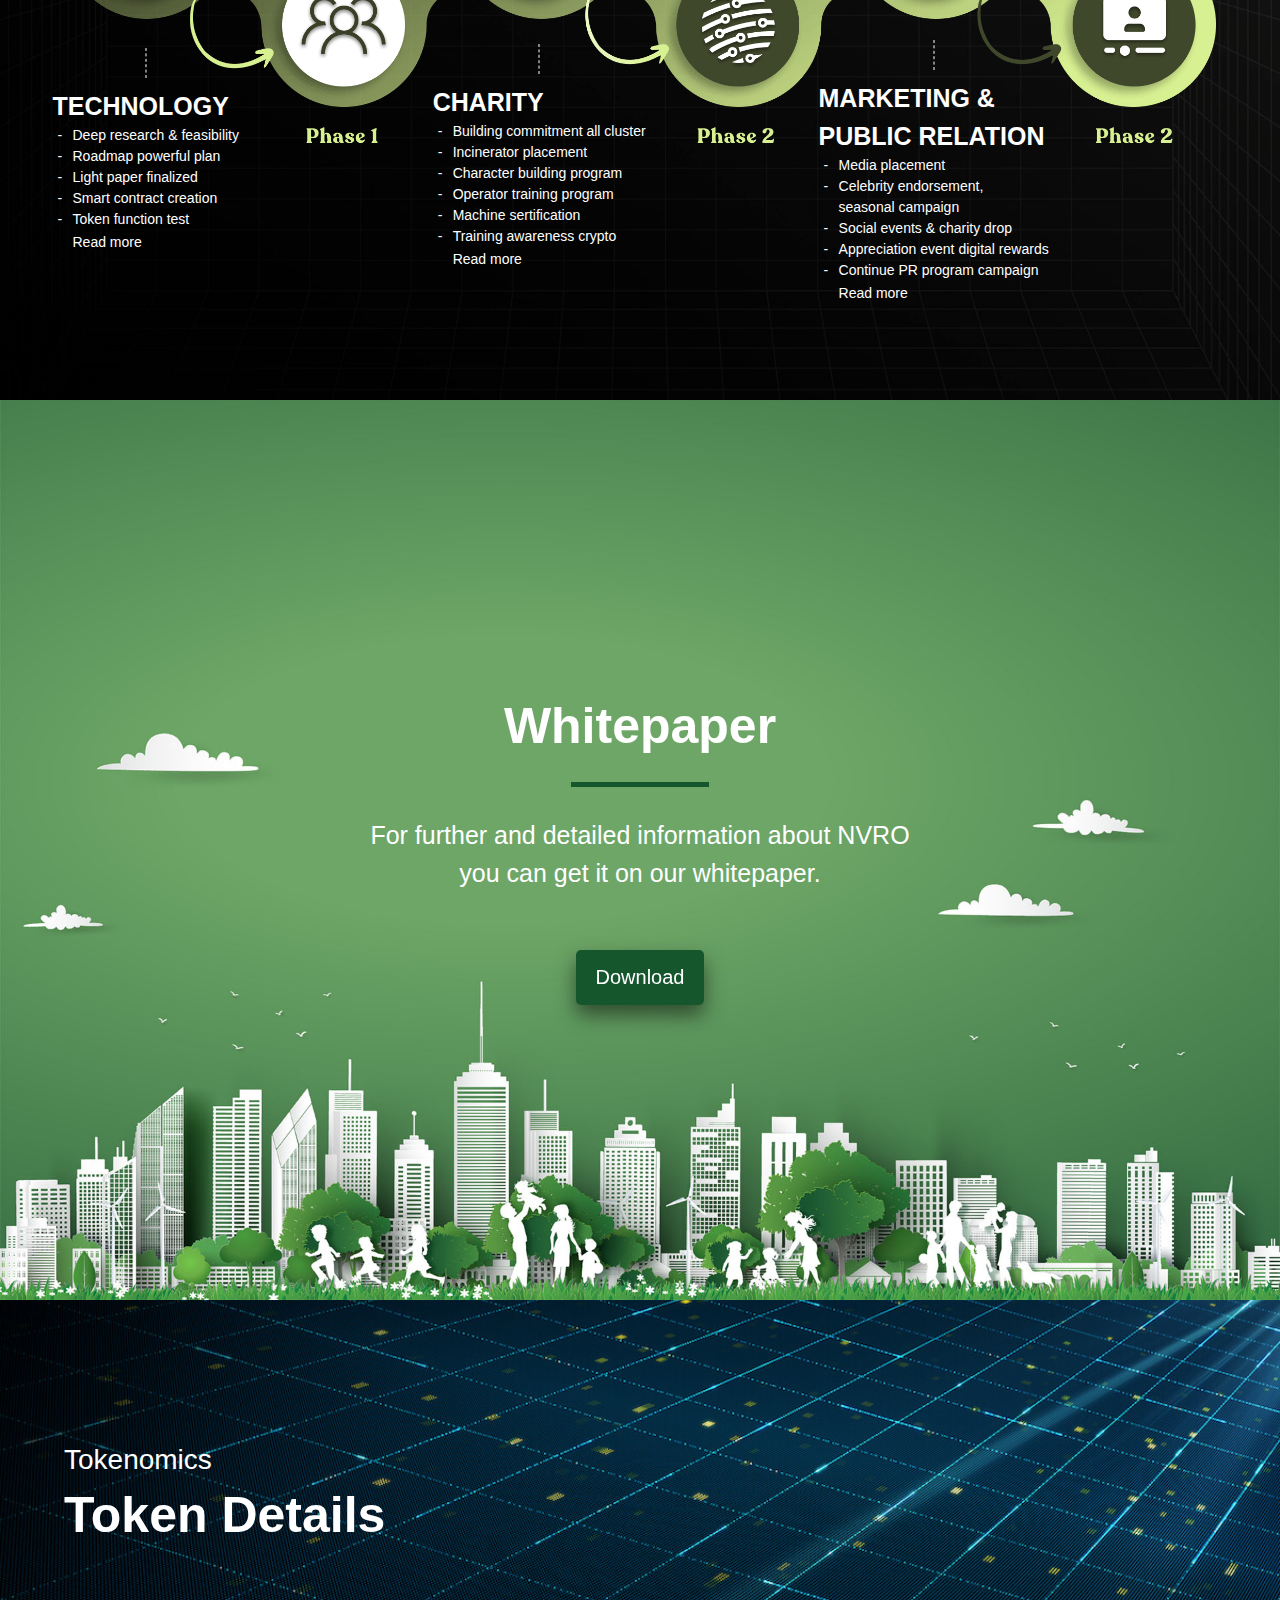
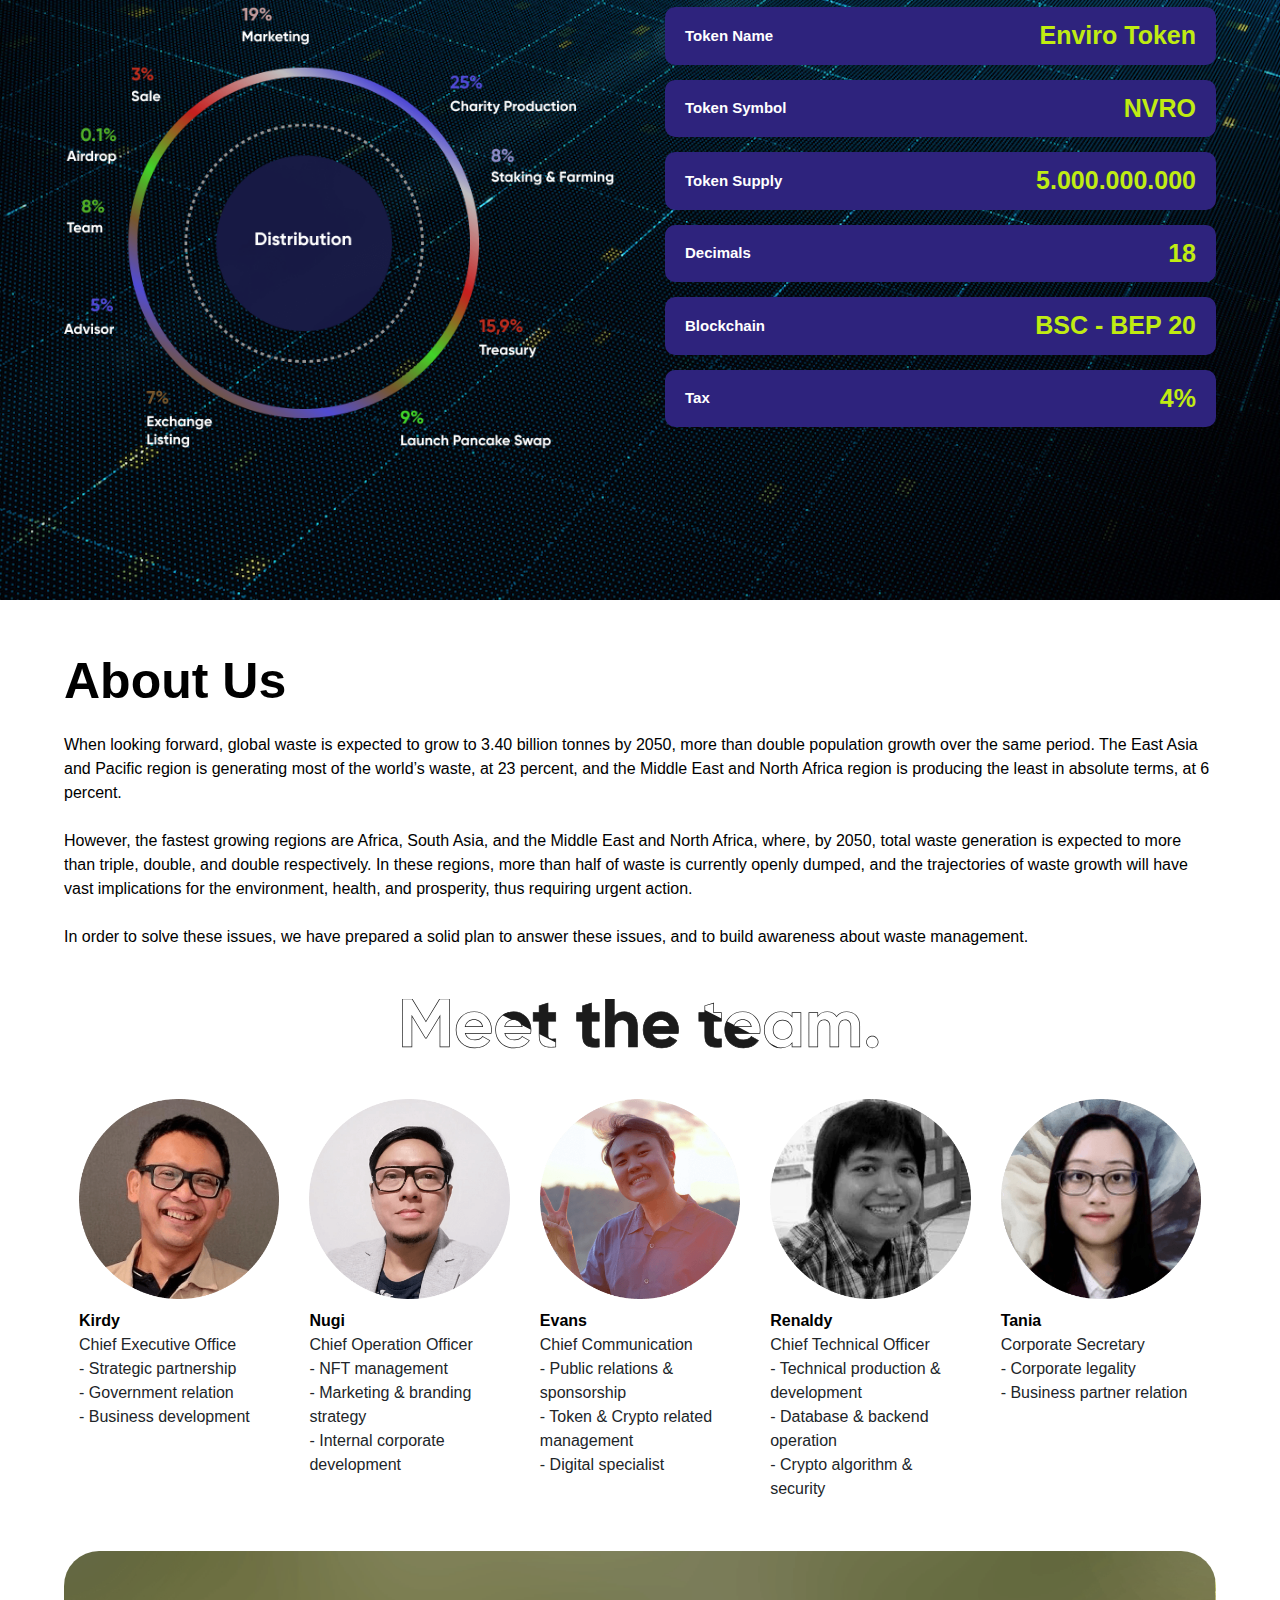
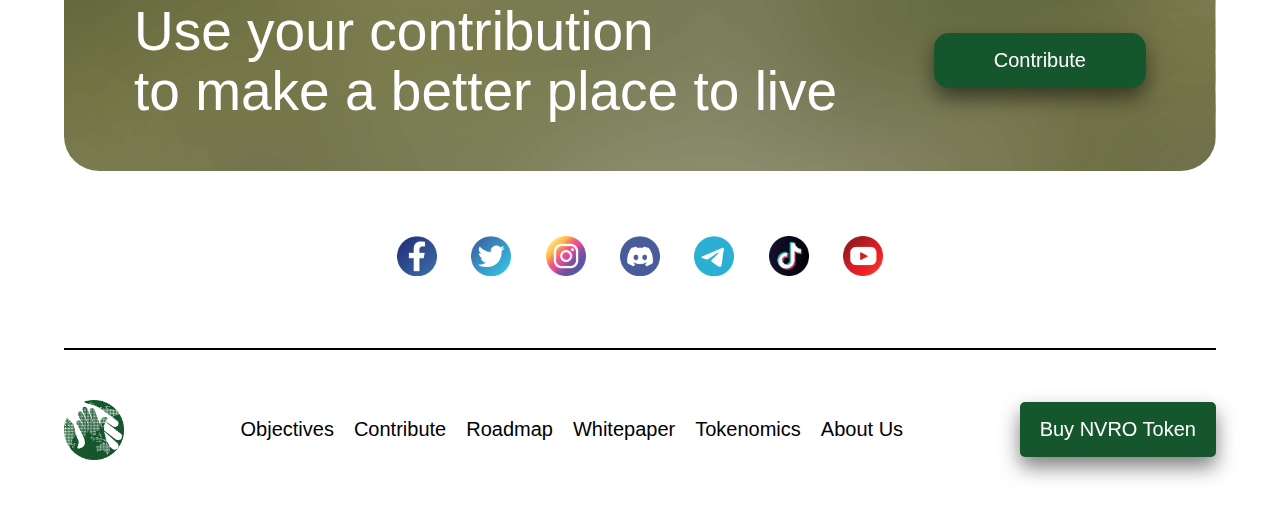
==== commit 420dd3da: "Create roadmap section" ====
--- a/new.html
+++ b/new.html
@@ -188,6 +188,337 @@
       <button class="button">
         Contribute
       </button>
+    </div>
+  </section>
+  <section id="roadmap" class="section">
+    <div class="section__wrapper">
+      <h2 class="section__title">Roadmap</h2>
+      <div class="content content--horizontal">
+        <div class="roadmap">
+          <img src="./images/roadmap-horizontal.png" class="roadmap__image" />
+          <div class="roadmap__content roadmap__content--bottom" style="left:-1%;bottom:-30%;">
+            <span class="roadmap__title">
+              TECHNOLOGY
+            </span>
+            <ul class="roadmap__list">
+              <li class="roadmap__list-item">
+                Deep research & feasibility
+              </li>
+              <li class="roadmap__list-item">
+                Roadmap powerful plan
+              </li>
+              <li class="roadmap__list-item">
+                Light paper finalized
+              </li>
+              <li class="roadmap__list-item">
+                Smart contract creation
+              </li>
+              <li class="roadmap__list-item">
+                Token function test
+              </li>
+            </ul>
+            <a href="#" class="roadmap__list-link">
+              Read more
+            </a>
+          </div>
+          <div class="roadmap__content roadmap__content--top" style="left:12%;top:-45%;">
+            <span class="roadmap__title">
+              MARKETING &<br />
+              PUBLIC RELATION
+            </span>
+            <ul class="roadmap__list">
+              <li class="roadmap__list-item">
+                Website launch
+              </li>
+              <li class="roadmap__list-item">
+                Indonesian in-person investment meeting
+              </li>
+              <li class="roadmap__list-item">
+                Discord & telegram launch
+              </li>
+              <li class="roadmap__list-item">
+                Gather Indonesian community
+              </li>
+              <li class="roadmap__list-item">
+                Gather International community
+              </li>
+            </ul>
+            <a href="#" class="roadmap__list-link">
+              Read more
+            </a>
+          </div>
+          <div class="roadmap__content roadmap__content--bottom" style="left:32%;bottom:-35%;">
+            <span class="roadmap__title">
+              CHARITY
+            </span>
+            <ul class="roadmap__list">
+              <li class="roadmap__list-item">
+                Building commitment all cluster
+              </li>
+              <li class="roadmap__list-item">
+                Incinerator placement
+              </li>
+              <li class="roadmap__list-item">
+                Character building program
+              </li>
+              <li class="roadmap__list-item">
+                Operator training program
+              </li>
+              <li class="roadmap__list-item">
+                Machine sertification
+              </li>
+              <li class="roadmap__list-item">
+                Training awareness crypto
+              </li>
+            </ul>
+            <a href="#" class="roadmap__list-link">
+              Read more
+            </a>
+          </div>
+          <div class="roadmap__content roadmap__content--top" style="left:47%;top:-30%;">
+            <span class="roadmap__title">
+              TECHNOLOGY
+            </span>
+            <ul class="roadmap__list">
+              <li class="roadmap__list-item">
+                First exchange listing (Indodax)
+              </li>
+              <li class="roadmap__list-item">
+                NFT rewards
+              </li>
+              <li class="roadmap__list-item">
+                White paper finalized
+              </li>
+              <li class="roadmap__list-item">
+                Farming & staking
+              </li>
+              <li class="roadmap__list-item">
+                International exchange listing (Kucoin)
+              </li>
+              <li class="roadmap__list-item">
+                Platform NVRO
+              </li>
+            </ul>
+          </div>
+          <div class="roadmap__content roadmap__content--bottom" style="left:65.5%;bottom:-45%;">
+            <span class="roadmap__title">
+              MARKETING &<br />
+              PUBLIC RELATION
+            </span>
+            <ul class="roadmap__list">
+              <li class="roadmap__list-item">
+                Media placement
+              </li>
+              <li class="roadmap__list-item">
+                Celebrity endorsement,<br />
+                seasonal campaign
+              </li>
+              <li class="roadmap__list-item">
+                Social events & charity drop
+              </li>
+              <li class="roadmap__list-item">
+                Appreciation event digital rewards
+              </li>
+              <li class="roadmap__list-item">
+                Continue PR program campaign
+              </li>
+            </ul>
+            <a href="#" class="roadmap__list-link">
+              Read more
+            </a>
+          </div>
+          <div class="roadmap__content roadmap__content--top" style="left:83%;top:-14%;">
+            <span class="roadmap__title">
+              CHARITY
+            </span>
+            <ul class="roadmap__list">
+              <li class="roadmap__list-item">
+                10 cluster (100 schools)<br />
+                training program
+              </li>
+              <li class="roadmap__list-item">
+                Incinerator placement
+              </li>
+              <li class="roadmap__list-item">
+                Operator training program
+              </li>
+            </ul>
+          </div>
+        </div>
+      </div>
+      <div class="content content--vertical">
+        <div class="roadmap">
+          <img src="./images/roadmap-vertical.png" class="roadmap__image" />
+          <div class="roadmap__content roadmap__content--left" style="top:5%;left:-100px;">
+            <input id="roadmap-vertical-phase-1" type="checkbox" class="roadmap__toggle" />
+            <label for="roadmap-vertical-phase-1" class="roadmap__title">
+              TECHNOLOGY
+            </label>
+            <div class="roadmap__detail">
+              <ul class="roadmap__list">
+                <li class="roadmap__list-item">
+                  Deep research & feasibility
+                </li>
+                <li class="roadmap__list-item">
+                  Roadmap powerful plan
+                </li>
+                <li class="roadmap__list-item">
+                  Light paper finalized
+                </li>
+                <li class="roadmap__list-item">
+                  Smart contract creation
+                </li>
+                <li class="roadmap__list-item">
+                  Token function test
+                </li>
+              </ul>
+              <a href="#" class="roadmap__list-link">
+                Read more
+              </a>
+            </div>
+          </div>
+          <div class="roadmap__content roadmap__content--right" style="top:20%;right:-100px;">
+            <input id="roadmap-vertical-phase-2" type="checkbox" class="roadmap__toggle" />
+            <label for="roadmap-vertical-phase-2" class="roadmap__title">
+              MARKETING<br />
+              & PUBLIC<br />
+              RELATION
+            </label>
+            <div class="roadmap__detail">
+              <ul class="roadmap__list">
+                <li class="roadmap__list-item">
+                  Website launch
+                </li>
+                <li class="roadmap__list-item">
+                  Indonesian in-person investment meeting
+                </li>
+                <li class="roadmap__list-item">
+                  Discord & telegram launch
+                </li>
+                <li class="roadmap__list-item">
+                  Gather Indonesian community
+                </li>
+                <li class="roadmap__list-item">
+                  Gather International community
+                </li>
+              </ul>
+              <a href="#" class="roadmap__list-link">
+                Read more
+              </a>
+            </div>
+          </div>
+          <div class="roadmap__content roadmap__content--left" style="top:39%;left:-100px;">
+            <input id="roadmap-vertical-phase-3" type="checkbox" class="roadmap__toggle" />
+            <label for="roadmap-vertical-phase-3" class="roadmap__title">
+              CHARITY
+            </label>
+            <div class="roadmap__detail">
+              <ul class="roadmap__list">
+                <li class="roadmap__list-item">
+                  Building commitment all cluster
+                </li>
+                <li class="roadmap__list-item">
+                  Incinerator placement
+                </li>
+                <li class="roadmap__list-item">
+                  Character building program
+                </li>
+                <li class="roadmap__list-item">
+                  Operator training program
+                </li>
+                <li class="roadmap__list-item">
+                  Machine sertification
+                </li>
+                <li class="roadmap__list-item">
+                  Training awareness crypto
+                </li>
+              </ul>
+              <a href="#" class="roadmap__list-link">
+                Read more
+              </a>
+            </div>
+          </div>
+          <div class="roadmap__content roadmap__content--right" style="top:56%;right:-100px;">
+            <input id="roadmap-vertical-phase-4" type="checkbox" class="roadmap__toggle" />
+            <label for="roadmap-vertical-phase-4" class="roadmap__title">
+              TECHNOLOGY
+            </label>
+            <div class="roadmap__detail">
+              <ul class="roadmap__list">
+                <li class="roadmap__list-item">
+                  First exchange listing (Indodax)
+                </li>
+                <li class="roadmap__list-item">
+                  NFT rewards
+                </li>
+                <li class="roadmap__list-item">
+                  White paper finalized
+                </li>
+                <li class="roadmap__list-item">
+                  Farming & staking
+                </li>
+                <li class="roadmap__list-item">
+                  International exchange listing (Kucoin)
+                </li>
+                <li class="roadmap__list-item">
+                  Platform NVRO
+                </li>
+              </ul>
+            </div>
+          </div>
+          <div class="roadmap__content roadmap__content--left" style="top:70%;left:-100px;">
+            <input id="roadmap-vertical-phase-5" type="checkbox" class="roadmap__toggle" />
+            <label for="roadmap-vertical-phase-5" class="roadmap__title">
+              MARKETING<br />
+              & PUBLIC<br />
+              RELATION
+            </label>
+            <div class="roadmap__detail">
+              <ul class="roadmap__list">
+                <li class="roadmap__list-item">
+                  Media placement
+                </li>
+                <li class="roadmap__list-item">
+                  Celebrity endorsement,<br />
+                  seasonal campaign
+                </li>
+                <li class="roadmap__list-item">
+                  Social events & charity drop
+                </li>
+                <li class="roadmap__list-item">
+                  Appreciation event digital rewards
+                </li>
+                <li class="roadmap__list-item">
+                  Continue PR program campaign
+                </li>
+              </ul>
+              <a href="#" class="roadmap__list-link">
+                Read more
+              </a>
+            </div>
+          </div>
+          <div class="roadmap__content roadmap__content--right" style="top:92%;right:-100px;">
+            <input id="roadmap-vertical-phase-6" type="checkbox" class="roadmap__toggle" />
+            <label for="roadmap-vertical-phase-6" class="roadmap__title">
+              CHARITY
+            </label>
+            <div class="roadmap__detail">
+              <ul class="roadmap__list">
+                <li class="roadmap__list-item">
+                  10 cluster (100 schools)<br />
+                  training program
+                </li>
+                <li class="roadmap__list-item">
+                  Incinerator placement
+                </li>
+                <li class="roadmap__list-item">
+                  Operator training program
+                </li>
+              </ul>
+            </div>
+          </div>
+        </div>
+      </div>
     </div>
   </section>
   <section id="whitepaper" class="section">
--- a/new.css
+++ b/new.css
@@ -461,6 +461,82 @@
 
 /*
 ----------------------------------------------------------------
+	Roadmap
+-----------------------------------------------------------------
+*/
+
+.roadmap {
+  position: relative;
+}
+
+.roadmap__image {
+  width: 100%;
+}
+
+.roadmap__content {
+  display: inline-block;
+  position: absolute;
+  text-align: left;
+}
+
+.roadmap__content--top::before,
+.roadmap__content--bottom::after {
+  border-left: 1px dashed #FFF;
+  position: absolute;
+  left: 50%;
+  transform: translateX(-50%);
+  height: 30px;
+}
+
+.roadmap__content--top::before {  
+  content: '';
+  bottom: -40px;
+}
+
+.roadmap__content--bottom::after {  
+  content: '';
+  top: -40px;
+}
+
+.roadmap__title {
+  color: #FFF;
+  font-size: 25px;
+  font-weight: 700;
+  margin: 0;
+}
+
+.roadmap__list {
+  list-style: none;
+  margin: 0;
+  padding-left: 20px;
+}
+
+.roadmap__list-item {
+  color: #FFF;
+  font-size: 14px;
+  position: relative;
+}
+
+.roadmap__list-item::before {
+  content: '-';
+  position: absolute;
+  left: -15px;
+}
+
+.roadmap__list-link {
+  color: #FFF;
+  font-size: 14px;
+  padding-left: 20px;
+}
+
+.roadmap__list-link:hover,
+.roadmap__list-link:focus {
+  color: #FFF;
+  text-decoration: none;
+}
+
+/*
+----------------------------------------------------------------
 	Input
 -----------------------------------------------------------------
 */
@@ -776,6 +852,42 @@
 
 /*
 ----------------------------------------------------------------
+	Section #roadmap
+-----------------------------------------------------------------
+*/
+
+.section#roadmap {
+  background-image: url("./images/section-roadmap.jpg");
+  padding: 50px 0;
+  text-align: center;
+}
+
+.section#roadmap .section__wrapper {
+  align-items: flex-start;
+  justify-content: center;
+}
+
+.section#roadmap .section__title {
+  text-align: left;
+}
+
+.section#roadmap .section__title::after {
+  left: 0;
+  transform: none;
+}
+
+.section#roadmap .content--horizontal {
+  display: flex;
+  align-items: center;
+  flex: 1;
+}
+
+.section#roadmap .content--vertical {
+  display: none;
+}
+
+/*
+----------------------------------------------------------------
 	Section #whitepaper
 -----------------------------------------------------------------
 */
@@ -1219,6 +1331,83 @@
     font-size: 12px;
   }
 
+  /*
+  ----------------------------------------------------------------
+    Roadmap
+  -----------------------------------------------------------------
+  */
+
+  .roadmap__image {
+    width: 150px;
+  }
+
+  .roadmap__toggle {
+    display: none;
+  }
+
+  .roadmap__title {
+    display: flex;
+    align-items: center;
+    font-size: 14px;
+  }
+
+  .roadmap__title::after {
+    content: '';
+    border-left: 4px solid transparent;
+    border-right: 4px solid transparent;
+    border-top: 8px solid #FFF;
+    margin-left: 5px;
+    width: 0;
+    height: 0;
+  }
+  
+  .roadmap__detail {
+    background-color: rgba(0, 0, 0, 0.8);
+    border-radius: 10px;
+    display: none;
+    padding: 10px 5px;
+    position: absolute;
+    width: 200px;
+  }
+
+  .roadmap__content--left .roadmap__detail {
+    left: 0;
+  }
+
+  .roadmap__content--right .roadmap__detail {
+    right: 0;
+  }
+
+  .roadmap__content--left::after,
+  .roadmap__content--right::before {
+    border-top: 1px dashed #FFF;
+    position: absolute;
+    top: 50%;
+    transform: translateY(-50%);
+    width: 20px;
+  }
+
+  .roadmap__content--left::after {  
+    content: '';
+    right: -40px;
+  }
+
+  .roadmap__content--right::before {  
+    content: '';
+    left: -40px;
+  }
+
+  .roadmap__toggle:checked ~ .roadmap__detail {
+    display: block;
+  }
+  
+  .roadmap__list-item {
+    font-size: 12px;
+  }
+  
+  .roadmap__list-link {
+    font-size: 12px;
+  }
 
   /*
   ----------------------------------------------------------------
@@ -1309,6 +1498,43 @@
 
   /*
   ----------------------------------------------------------------
+    Section #roadmap
+  -----------------------------------------------------------------
+  */
+  
+  .section#roadmap {
+    padding: 50px 0;
+    min-height: auto;
+  }
+  
+  .section#roadmap .section__wrapper {
+    align-items: center;
+    justify-content: center;
+  }
+  
+  .section#roadmap .section__title {
+    text-align: center;
+  }
+  
+  .section#roadmap .section__title::after {
+    left: 50%;
+    transform: translateX(-50%);
+  }
+
+  .section#roadmap .content {
+    margin-top: 60px;
+  }
+  
+  .section#roadmap .content--horizontal {
+    display: none;
+  }
+
+  .section#roadmap .content--vertical {
+    display: block;
+  }
+
+  /*
+  ----------------------------------------------------------------
     Section #whitepaper
   -----------------------------------------------------------------
   */
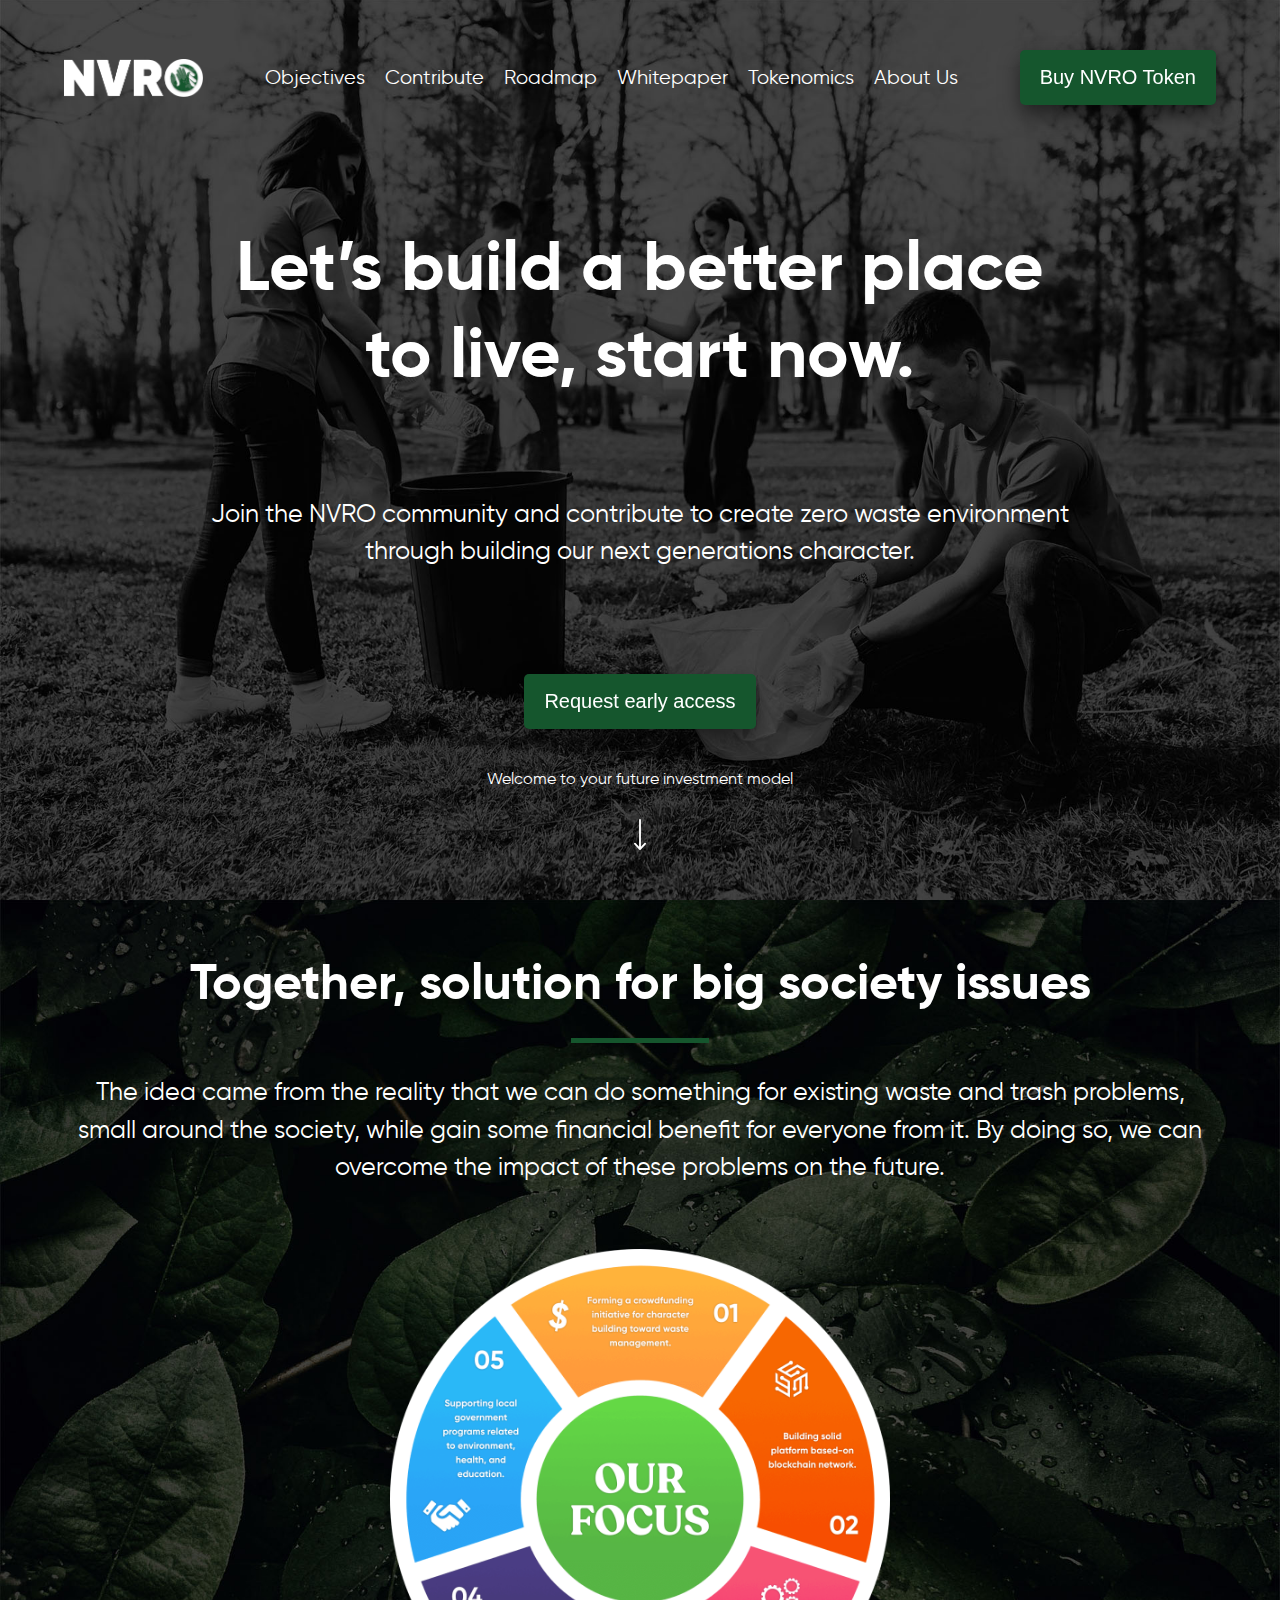
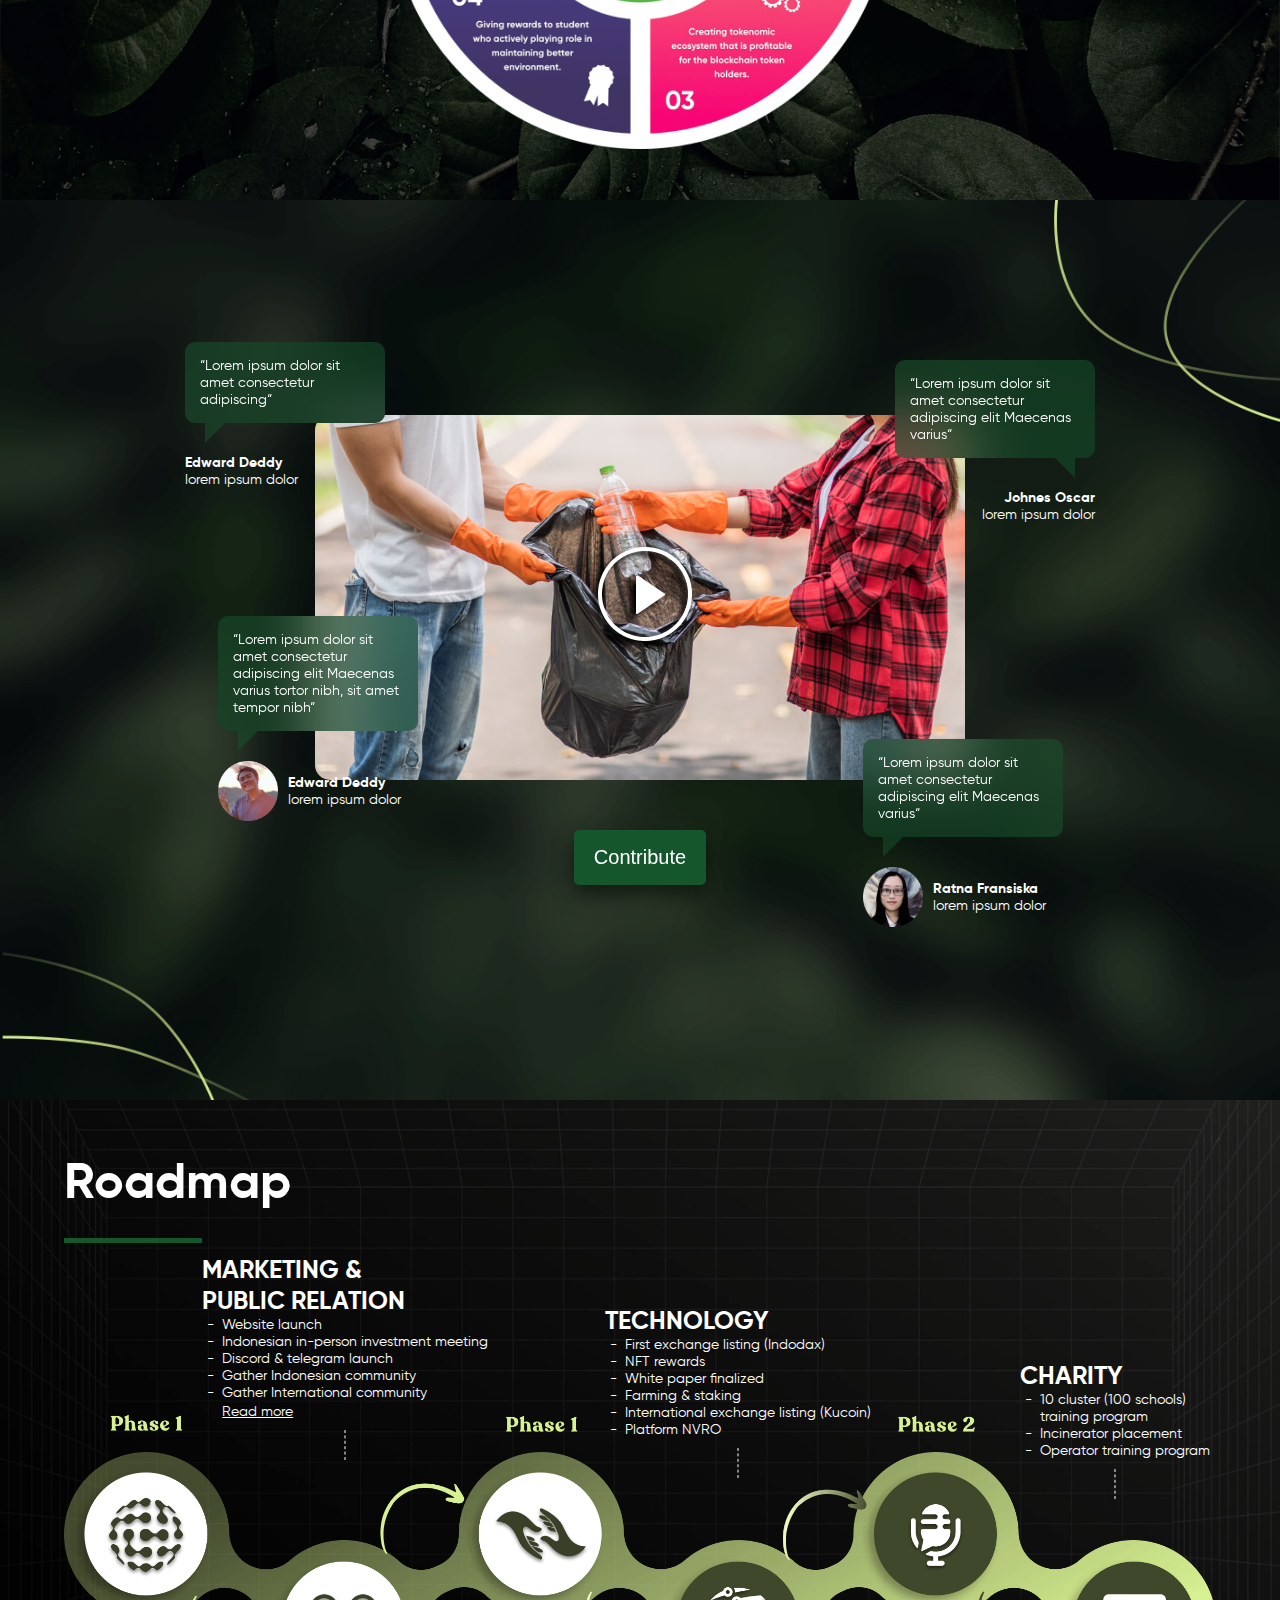
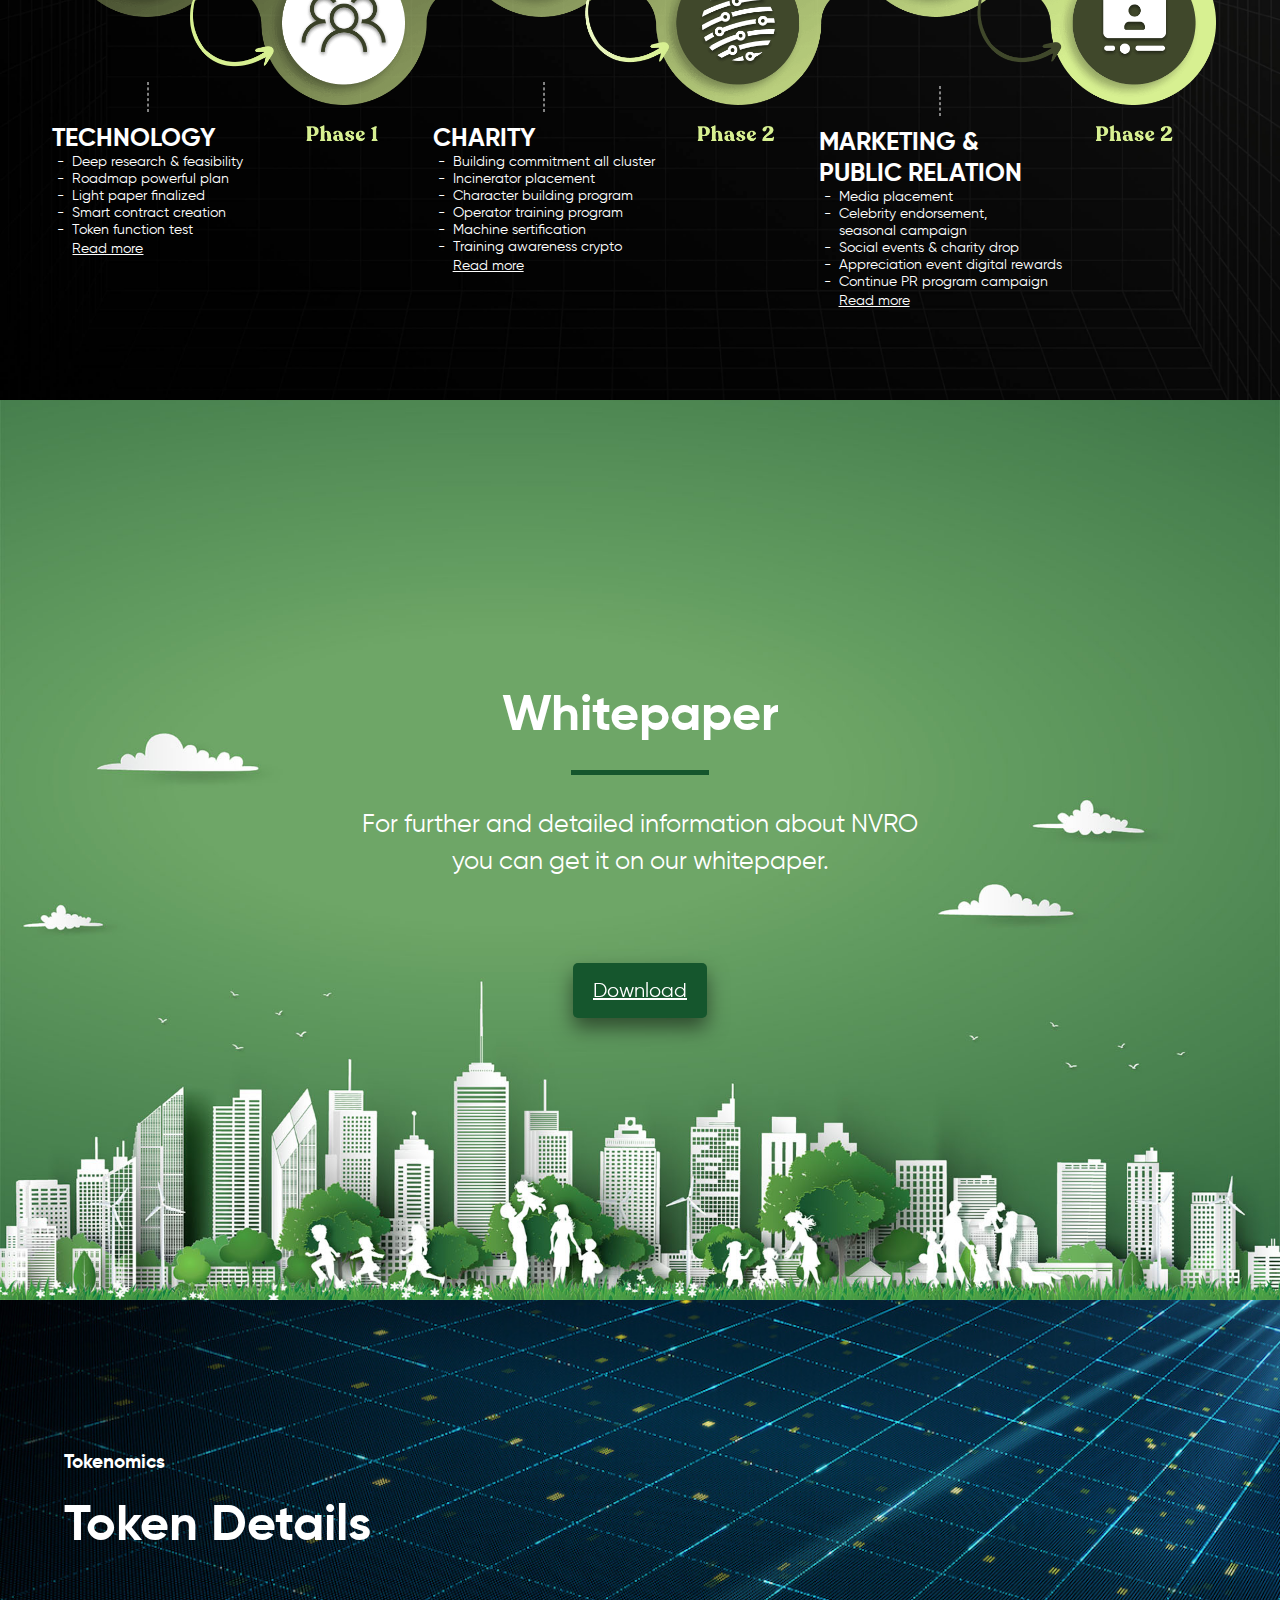
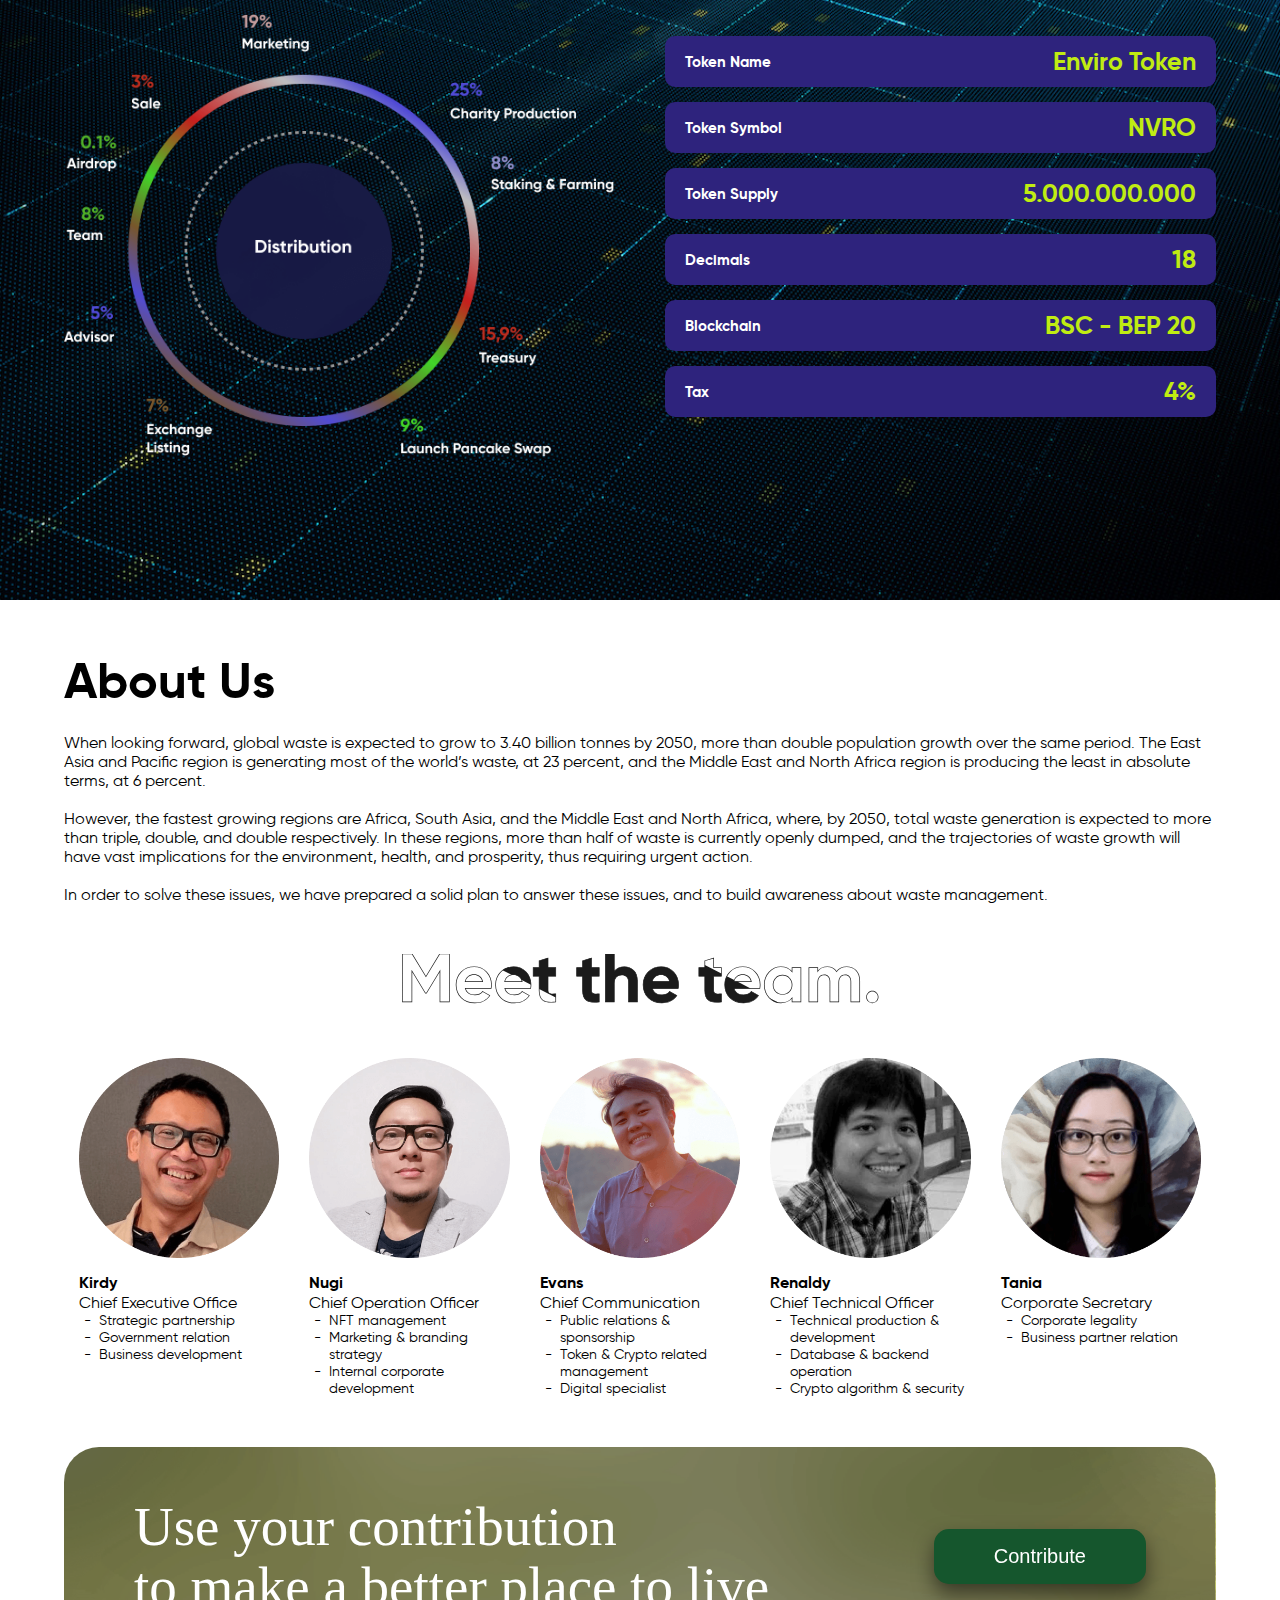
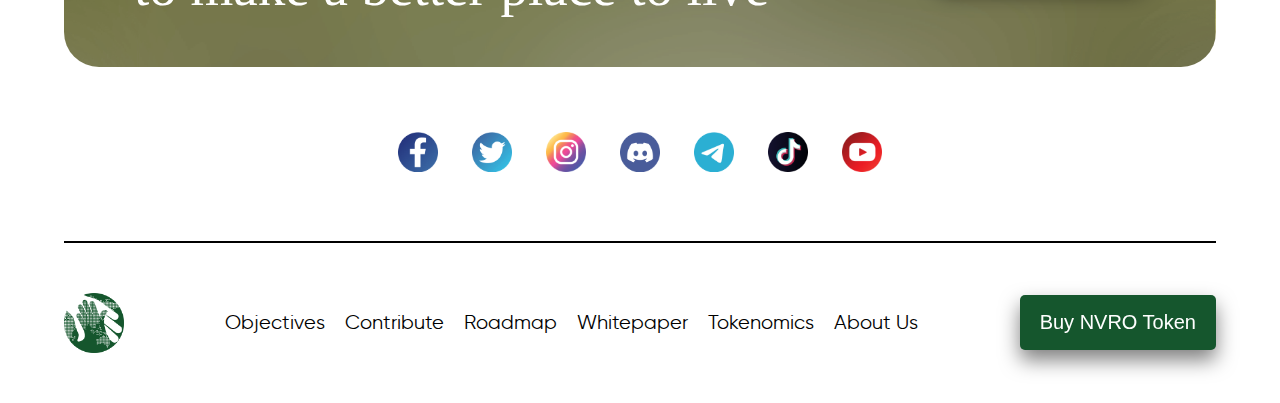
==== commit b67db1c8: "Sanitize" ====
--- a/new.html
+++ b/new.html
@@ -2,7 +2,7 @@
 <html dir="ltr" lang="en-US">
 <head>
 	<meta http-equiv="content-type" content="text/html; charset=utf-8" />
-	<link rel="stylesheet" href="css/bootstrap.css" type="text/css" />
+	<link rel="stylesheet" href="fonts/stylesheet.css" type="text/css" />
 	<link rel="stylesheet" href="new.css" type="text/css" />
 	<meta name="viewport" content="width=device-width, initial-scale=1" />
 	<title>NVRO - Charity token for new model crowdfunding ecosystem for supporting tokenomics environment</title>
@@ -20,23 +20,23 @@
             <a href="" class="menu__link">Objectives</a>
           </li>
           <li class="menu__item">
-            <a href="" class="menu__link">Contribute</a>
-          </li>
-          <li class="menu__item">
-            <a href="" class="menu__link">Roadmap</a>
-          </li>
-          <li class="menu__item">
-            <a href="" class="menu__link">Whitepaper</a>
-          </li>
-          <li class="menu__item">
-            <a href="" class="menu__link">Tokenomics</a>
-          </li>
-          <li class="menu__item">
-            <a href="" class="menu__link">About Us</a>
+            <a href="#contribute" class="menu__link">Contribute</a>
+          </li>
+          <li class="menu__item">
+            <a href="#roadmap" class="menu__link">Roadmap</a>
+          </li>
+          <li class="menu__item">
+            <a href="#whitepaper" class="menu__link">Whitepaper</a>
+          </li>
+          <li class="menu__item">
+            <a href="#tokenomics" class="menu__link">Tokenomics</a>
+          </li>
+          <li class="menu__item">
+            <a href="#about" class="menu__link">About Us</a>
           </li>
         </ul>
         <div class="header__action">
-          <button class="button">
+          <button class="button" onclick="toggleWaitlistPopup()">
             Buy NVRO Token
           </button>
         </div>
@@ -59,16 +59,16 @@
             <a href="" class="menu__link">Contribute</a>
           </li>
           <li class="menu__item">
-            <a href="" class="menu__link">Roadmap</a>
-          </li>
-          <li class="menu__item">
-            <a href="" class="menu__link">Whitepaper</a>
-          </li>
-          <li class="menu__item">
-            <a href="" class="menu__link">Tokenomics</a>
-          </li>
-          <li class="menu__item">
-            <a href="" class="menu__link">About Us</a>
+            <a href="#roadmap" class="menu__link">Roadmap</a>
+          </li>
+          <li class="menu__item">
+            <a href="#whitepaper" class="menu__link">Whitepaper</a>
+          </li>
+          <li class="menu__item">
+            <a href="#tokenomics" class="menu__link">Tokenomics</a>
+          </li>
+          <li class="menu__item">
+            <a href="#about" class="menu__link">About Us</a>
           </li>
           <li class="menu__item">
             <button class="button">
@@ -88,13 +88,13 @@
         </h4>
       </div>
       <div class="action">
-        <button class="button">
+        <button class="button" onclick="toggleWaitlistPopup()">
           Request early access
         </button>
         <p>
           Welcome to your future investment model
         </p>
-        <a href="#" class="arrow-down"></a>
+        <a href="#objectives" class="arrow-down"></a>
       </div>
     </div>
   </section>
@@ -185,7 +185,7 @@
           </div>
         </div>
       </div>
-      <button class="button">
+      <button class="button" onclick="toggleContributePopup()">
         Contribute
       </button>
     </div>
@@ -583,7 +583,8 @@
       </p>
       <div class="team">
         <div class="team__header">
-          <img src="./images/team-title-horizontal.svg" class="team__title" />
+          <img src="./images/team-title-horizontal.svg" class="team__title team__title--horizontal" />
+          <img src="./images/team-title-vertical.png" class="team__title team__title--vertical" />
         </div>
         <ul class="team__list">
           <li class="team__item">
@@ -647,7 +648,7 @@
           to make a better place to live
         </p>
         <div class="banner__action">
-          <button class="button">
+          <button class="button" onclick="toggleContributePopup()">
             Contribute
           </button>
         </div>
@@ -687,27 +688,27 @@
             <a href="" class="menu__link">Contribute</a>
           </li>
           <li class="menu__item">
-            <a href="" class="menu__link">Roadmap</a>
-          </li>
-          <li class="menu__item">
-            <a href="" class="menu__link">Whitepaper</a>
-          </li>
-          <li class="menu__item">
-            <a href="" class="menu__link">Tokenomics</a>
-          </li>
-          <li class="menu__item">
-            <a href="" class="menu__link">About Us</a>
+            <a href="#roadmap" class="menu__link">Roadmap</a>
+          </li>
+          <li class="menu__item">
+            <a href="#whitepaper" class="menu__link">Whitepaper</a>
+          </li>
+          <li class="menu__item">
+            <a href="#tokenomics" class="menu__link">Tokenomics</a>
+          </li>
+          <li class="menu__item">
+            <a href="#about" class="menu__link">About Us</a>
           </li>
         </ul>
         <div class="footer__action">
-          <button class="button">
+          <button class="button" onclick="toggleWaitlistPopup()">
             Buy NVRO Token
           </button>
         </div>
       </div>
     </div>
   </section>
-  <section id="join-the-waitlist" class="popup" style="display: none;">
+  <section id="popup-waitlist" class="popup">
     <div class="wrapper">
       <form class="form">
         <h5 class="form__title">
@@ -722,7 +723,7 @@
       </form>
     </div>
   </section>
-  <section id="contribute" class="popup" style="display: none;">
+  <section id="popup-contribute" class="popup">
     <div class="wrapper">
       <form class="form">
         <h2 class="form__title">
@@ -743,6 +744,7 @@
           <label for="option-paypal" class="form__option">
             <input type="radio" id="option-paypal" name="contribute_options" value="paypal" />
             <span class="form__option-text">Paypal</span>
+            <img src="./images/paypal.png" class="form__option-image" />
           </label>
           <label for="option-gopay" class="form__option">
             <input type="radio" id="option-gopay" name="contribute_options" value="gopay" />
@@ -753,5 +755,39 @@
       </form>
     </div>
   </section>
+  <script>
+    const popupWaitlist = document.getElementById('popup-waitlist');
+    const popupContribute = document.getElementById('popup-contribute');
+
+    function toggleWaitlistPopup() {
+      document.body.classList.toggle('lock-scroll');
+      popupWaitlist.classList.toggle('popup--open');
+    }
+
+    function toggleContributePopup() {
+      document.body.classList.toggle('lock-scroll');
+      popupContribute.classList.toggle('popup--open');
+    }
+
+    popupWaitlist.addEventListener("click", function(e) {
+      if(e.target === e.currentTarget) {
+        popupWaitlist.classList.remove('popup--open');
+        document.body.classList.remove('lock-scroll');
+      }
+    });
+
+    popupContribute.addEventListener("click", function(e) {
+      if(e.target === e.currentTarget) {
+        popupContribute.classList.remove('popup--open');
+        document.body.classList.remove('lock-scroll');
+      }
+    });
+
+    // function closePopup(e) {
+    //   if (e.target !== this) return;
+    //   e.classList.remove('popup--open');
+    //   document.body.classList.remove('lock-scroll');
+    // }
+  </script>
 </body>
 </html>--- a/fonts/stylesheet.css
+++ b/fonts/stylesheet.css
@@ -0,0 +1,20 @@
+@font-face {
+    font-family: 'gilroy';
+    src: url('gilroy-bold-webfont.woff2') format('woff2'),
+         url('gilroy-bold-webfont.woff') format('woff');
+    font-weight: 700;
+}
+
+@font-face {
+    font-family: 'gilroy';
+    src: url('gilroy-regular-webfont.woff2') format('woff2'),
+         url('gilroy-regular-webfont.woff') format('woff');
+    font-weight: 300;
+}
+
+@font-face {
+    font-family: 'remixcon';
+    src: url('remixicon.css') format('woff2'),
+         url('remixicon.css.woff') format('woff');
+    font-weight: 700;
+}--- a/new.css
+++ b/new.css
@@ -3,6 +3,7 @@
 }
 
 html, body {
+  font-family: 'gilroy';
   margin: 0;
   padding: 0;
   position: relative;
@@ -239,8 +240,13 @@
   text-align: center;
 }
 
-.team__title {
+.team__title.team__title--horizontal {
   height: 50px;
+}
+
+.team__title.team__title--vertical {
+  display: none;
+  height: 200px;
 }
 
 .team__list {
@@ -271,13 +277,22 @@
 }
 
 .team__detail {
+  font-size: 16px;
   list-style: none;
   margin: 0;
-  padding: 0;
+  padding-left: 20px;
+}
+
+.team__detail li {
+  color: #000;
+  font-size: 14px;
+  position: relative;
 }
 
 .team__detail li::before {
-  content: '- ';
+  content: '-';
+  position: absolute;
+  left: -15px;
 }
 
 /*
@@ -357,6 +372,7 @@
 
 .banner__text {
   color: #FFF;
+  font-family: 'remixcon';
   font-size: 55px;
   line-height: 60px;
 }
@@ -558,26 +574,31 @@
 */
 
 .popup {
+  display: none;
   position: fixed;
   top: 0;
   left: 0;
   z-index: 1;
 }
 
-/*
-----------------------------------------------------------------
-	Popup #join-the-waitlist
------------------------------------------------------------------
-*/
-
-.popup#join-the-waitlist {
+.popup--open {
+  display: block;
+}
+
+/*
+----------------------------------------------------------------
+	Popup #popup-waitlist
+-----------------------------------------------------------------
+*/
+
+.popup#popup-waitlist {
   background: rgba(21, 86, 45, 0.5);
   backdrop-filter: blur(30px);
   width: 100%;
   height: 100%;
 }
 
-.popup#join-the-waitlist .wrapper {
+.popup#popup-waitlist .wrapper {
   background-color: #FFF;
   border-radius: 25px;
   padding: 25px 50px;
@@ -588,20 +609,22 @@
   max-width: 500px;
 }
 
-.popup#join-the-waitlist .form {
+.popup#popup-waitlist .form {
   text-align: center;
 }
 
-.popup#join-the-waitlist .form__title {
+.popup#popup-waitlist .form__title {
   color: #000;
+  font-size: 20px;
   font-weight: 700;
-}
-
-.popup#join-the-waitlist .form__input {
+  margin: 0;
+}
+
+.popup#popup-waitlist .form__input {
   margin-top: 10px;
 }
 
-.popup#join-the-waitlist .form__button {
+.popup#popup-waitlist .form__button {
   border-radius: 25px;
   font-size: 15px;
   line-height: 20px;
@@ -611,52 +634,59 @@
 
 /*
 ----------------------------------------------------------------
-	Popup #contribute
------------------------------------------------------------------
-*/
-
-.popup#contribute {
+	Popup #popup-contribute
+-----------------------------------------------------------------
+*/
+
+.popup#popup-contribute {
   background: rgba(21, 86, 45, 0.5);
   backdrop-filter: blur(30px);
   width: 100vw;
   height: 100vh;
 }
 
-.popup#contribute .wrapper {
+.popup#popup-contribute .wrapper {
   padding: 20px;
   position: absolute;
   top: 50%;
   left: 50%;
   transform: translate(-50%, -50%);
+  width: 100%;
   max-width: 500px;
 }
 
-.popup#contribute .form__input {
+.popup#popup-contribute .form__title {
+  font-family: 'remixcon';
+  font-size: 35px;
+  margin: 0;
+}
+
+.popup#popup-contribute .form__input {
   margin-top: 50px;
 }
 
-.popup#contribute .form__action {
+.popup#popup-contribute .form__action {
   margin-top: 50px;
   text-align: center;
 }
 
-.popup#contribute .form__button {
+.popup#popup-contribute .form__button {
   margin-top: 10px;
   padding: 10px 30px;
 }
 
-.popup#contribute .form__options {
+.popup#popup-contribute .form__options {
   margin-top: 30px;
   text-align: center;
 }
 
-.popup#contribute .form__text {
+.popup#popup-contribute .form__text {
   color: #FFF;
   font-size: 20px;
   display: block;
 }
 
-.popup#contribute .form__option {
+.popup#popup-contribute .form__option {
   background-color: #FFF;
   border-radius: 5px;
   display: flex;
@@ -666,14 +696,14 @@
   padding: 10px 20px;
 }
 
-.popup#contribute .form__option-text {
+.popup#popup-contribute .form__option-text {
   flex: 1;
   font-size: 14px;
   margin-left: 10px;
   text-align: left;
 }
 
-.popup#contribute .form__option-image {
+.popup#popup-contribute .form__option-image {
   height: 20px;
 }
 
@@ -1080,23 +1110,23 @@
 
   /*
   ----------------------------------------------------------------
-    Popup #join-the-waitlist
-  -----------------------------------------------------------------
-  */
-
-  .popup#join-the-waitlist {
+    Popup #popup-waitlist
+  -----------------------------------------------------------------
+  */
+
+  .popup#popup-waitlist {
     width: 100vw;
     height: 100vh;
   }
 
-  .popup#join-the-waitlist .wrapper {
+  .popup#popup-waitlist .wrapper {
     border-radius: 25px;
     padding: 20px;
     width: 100%;
     max-width: 80%;
   }
 
-  .popup#join-the-waitlist .form__button {
+  .popup#popup-waitlist .form__button {
     width: 100%;
   }
 
@@ -1192,8 +1222,17 @@
   */
   
   .button {
+    color: #FFF;
+    cursor: pointer;
     font-size: 16px;
     line-height: 25px;
+    outline: none;
+  }
+
+  .button:hover,
+  .button:focus {
+    color: #FFF;
+    text-decoration: none;
   }
 
   /*
@@ -1201,6 +1240,14 @@
     Team
   -----------------------------------------------------------------
   */
+
+  .team__title.team__title--horizontal {
+    display: none;
+  }
+  
+  .team__title.team__title--vertical {
+    display: inline-block;
+  }
 
   .team__list {
     display: block;
@@ -1220,8 +1267,6 @@
   }
 
   .team__name {
-    color: #000;
-    display: block;
     font-size: 16px;
     font-weight: 700;
     margin-top: 10px;
@@ -1230,17 +1275,6 @@
   .team__position {
     display: block;
     font-size: 16px;
-  }
-
-  .team__detail {
-    font-size: 16px;
-    list-style: none;
-    margin: 0;
-    padding: 0;
-  }
-
-  .team__detail li::before {
-    content: '- ';
   }
 
   /*
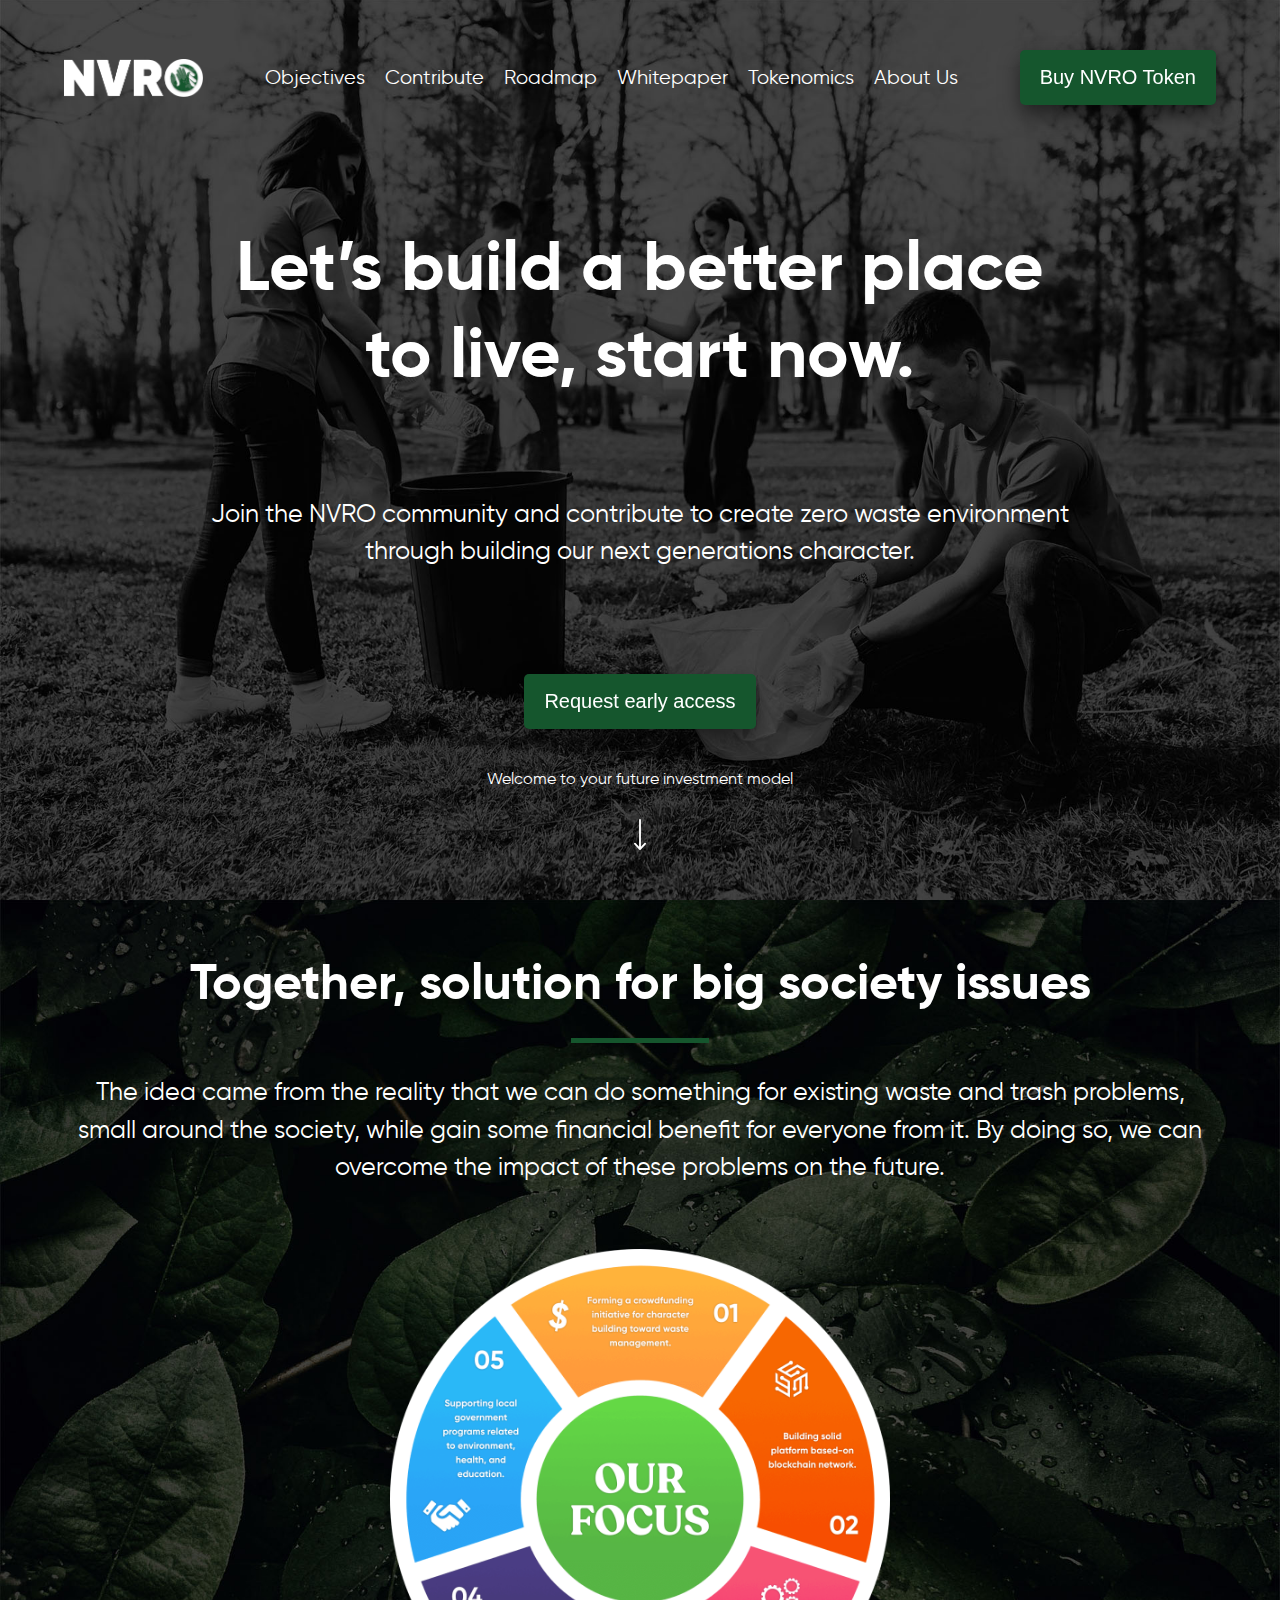
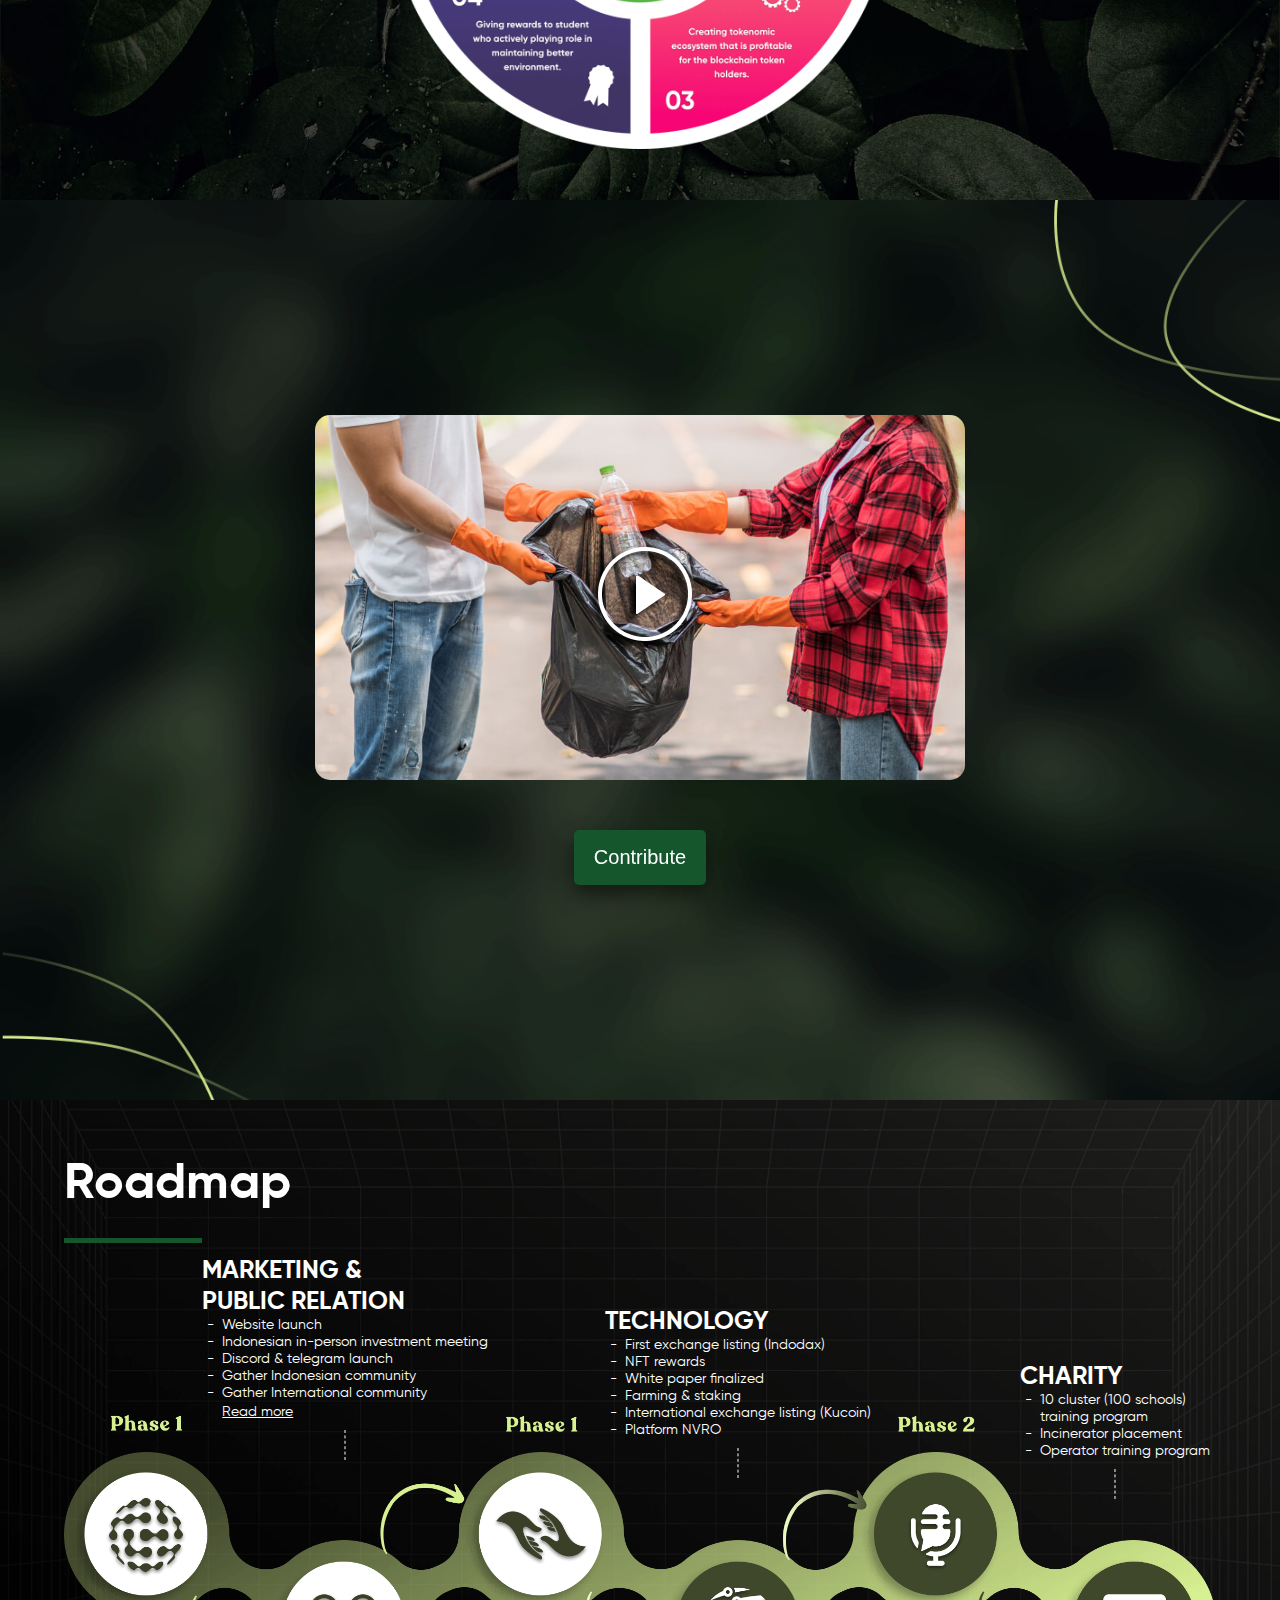
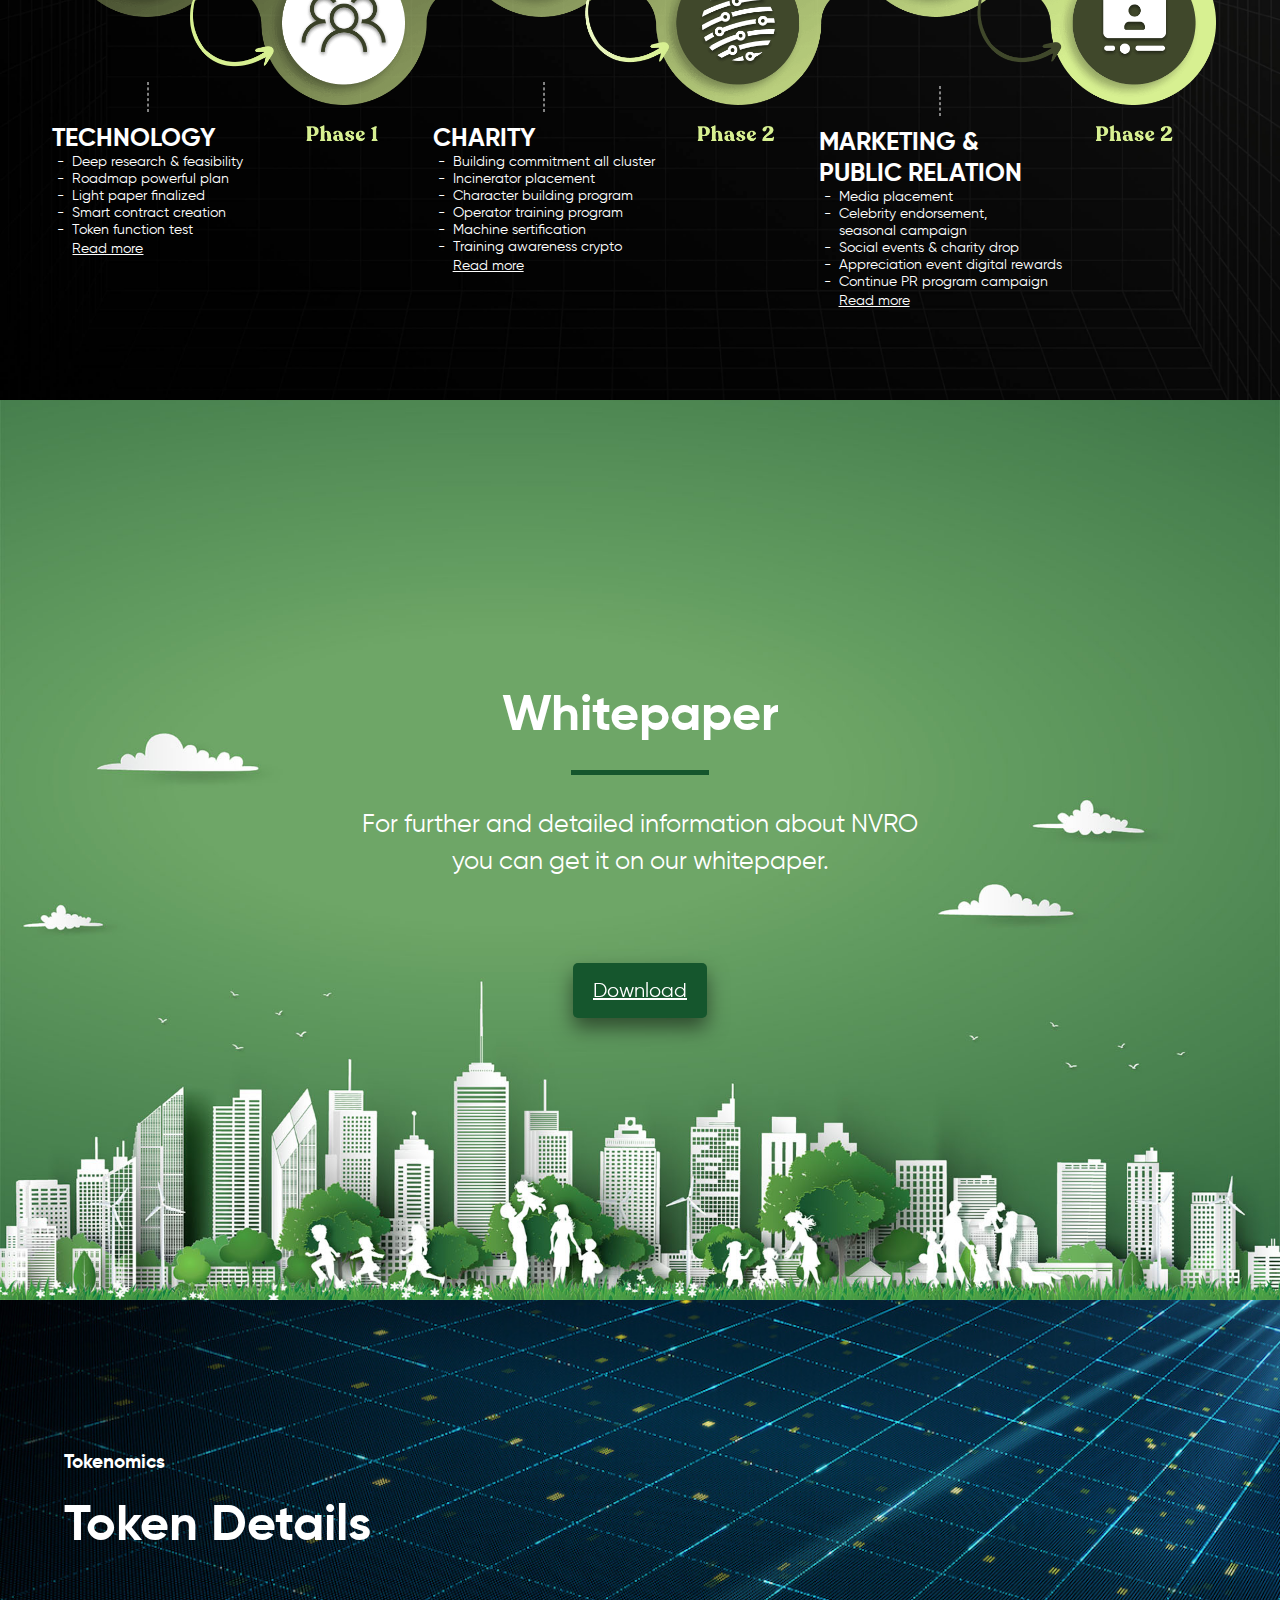
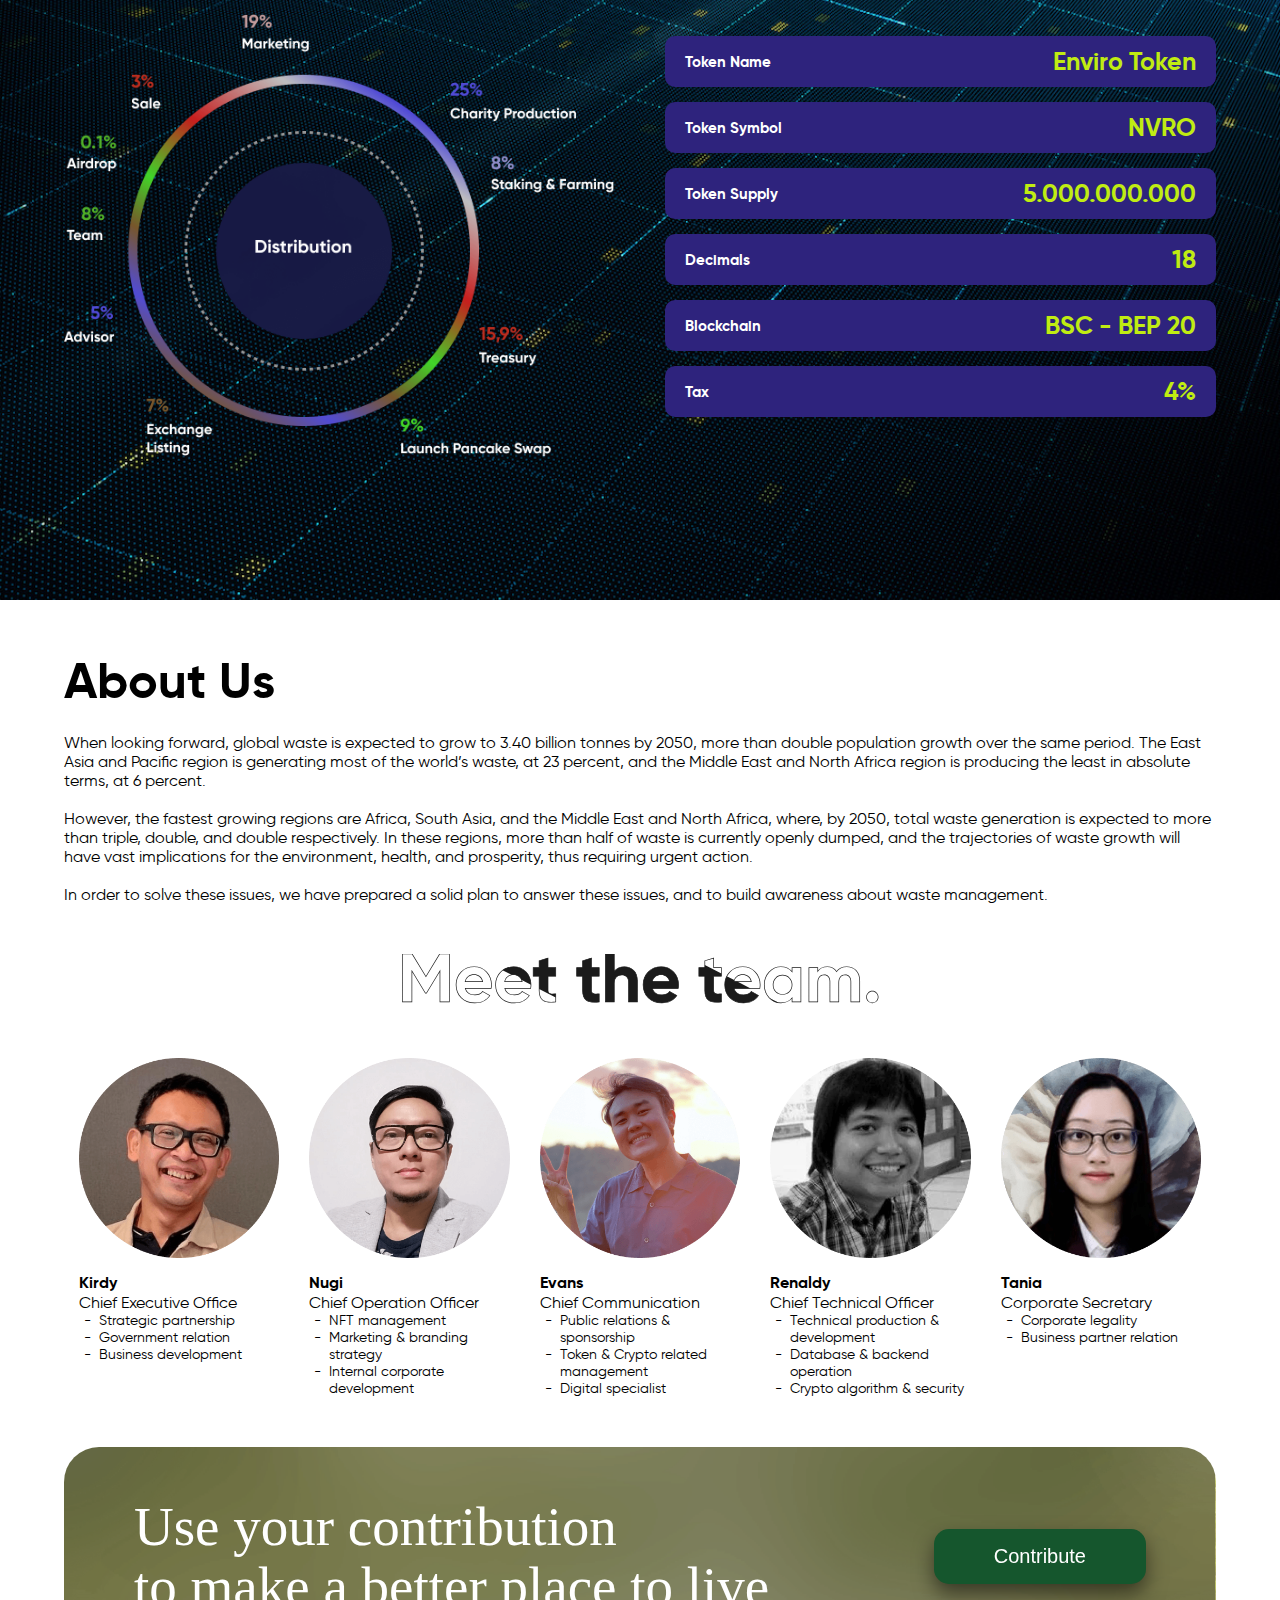
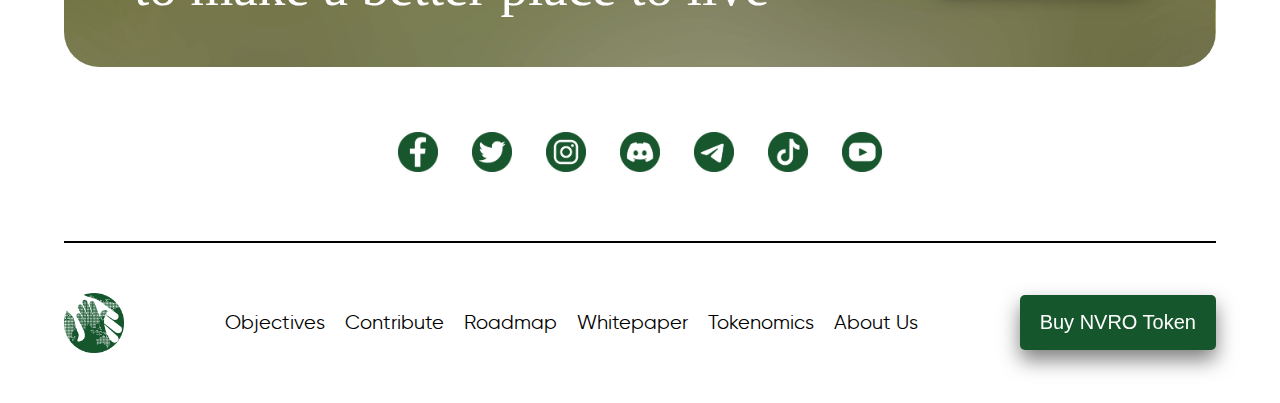
==== commit 7c53ef1c: "Hide testimonials" ====
--- a/new.html
+++ b/new.html
@@ -71,7 +71,7 @@
             <a href="#about" class="menu__link">About Us</a>
           </li>
           <li class="menu__item">
-            <button class="button">
+            <button class="button" onclick="toggleWaitlistPopup()">
               Buy NVRO Token
             </button>
           </li>
@@ -114,7 +114,7 @@
           <img src="./images/video-background.jpg" class="video__background" />
           <img src="./images/play-circle.png" class="video__play" />
         </a>
-        <div class="testimonials">
+        <!-- <div class="testimonials">
           <div class="testimonial testimonial--left" style="top:-20%;left:-20%;">
             <p class="testimonial__bubble">
               “Lorem ipsum dolor sit amet consectetur adipiscing“
@@ -183,7 +183,7 @@
               </div>
             </div>
           </div>
-        </div>
+        </div> -->
       </div>
       <button class="button" onclick="toggleContributePopup()">
         Contribute
--- a/new.css
+++ b/new.css
@@ -563,7 +563,7 @@
   background-color: #FFF;
   border: 1px solid #575755;
   border-radius: 25px;
-  padding: 10px 32px;
+  padding: 15px 20px;
   width: 100%;
 }
 
@@ -819,6 +819,35 @@
   margin-top: 30px;
   width: 12px;
   height: 32px;
+  animation-name: arrow-down-animate;
+  animation-duration: 2s;
+  animation-iteration-count: infinite;
+}
+
+@-webkit-keyframes arrow-down-animate {
+  0%    { transform: translateY(0); }
+  50%  { transform: translateY(20px); }
+  100%  { transform: translateY(0); }
+}
+@-moz-keyframes arrow-down-animate {
+  0%    { transform: translateY(0); }
+  50%  { transform: translateY(20px); }
+  100%  { transform: translateY(0); }
+}
+@-ms-keyframes arrow-down-animate {
+  0%    { transform: translateY(0); }
+  50%  { transform: translateY(20px); }
+  100%  { transform: translateY(0); }
+}
+@-o-keyframes arrow-down-animate {
+  0%    { transform: translateY(0); }
+  50%  { transform: translateY(20px); }
+  100%  { transform: translateY(0); }
+}
+@keyframes arrow-down-animate {
+  0%    { transform: translateY(0); }
+  50%  { transform: translateY(20px); }
+  100%  { transform: translateY(0); }
 }
 
 /*
@@ -1227,6 +1256,7 @@
     font-size: 16px;
     line-height: 25px;
     outline: none;
+    text-decoration: none;
   }
 
   .button:hover,
@@ -1445,6 +1475,17 @@
 
   /*
   ----------------------------------------------------------------
+    Popup #popup-contribute
+  -----------------------------------------------------------------
+  */
+
+  .popup#popup-contribute .form__text {
+    font-size: 16px;
+    margin: 0;
+  }
+
+  /*
+  ----------------------------------------------------------------
     Section
   -----------------------------------------------------------------
   */
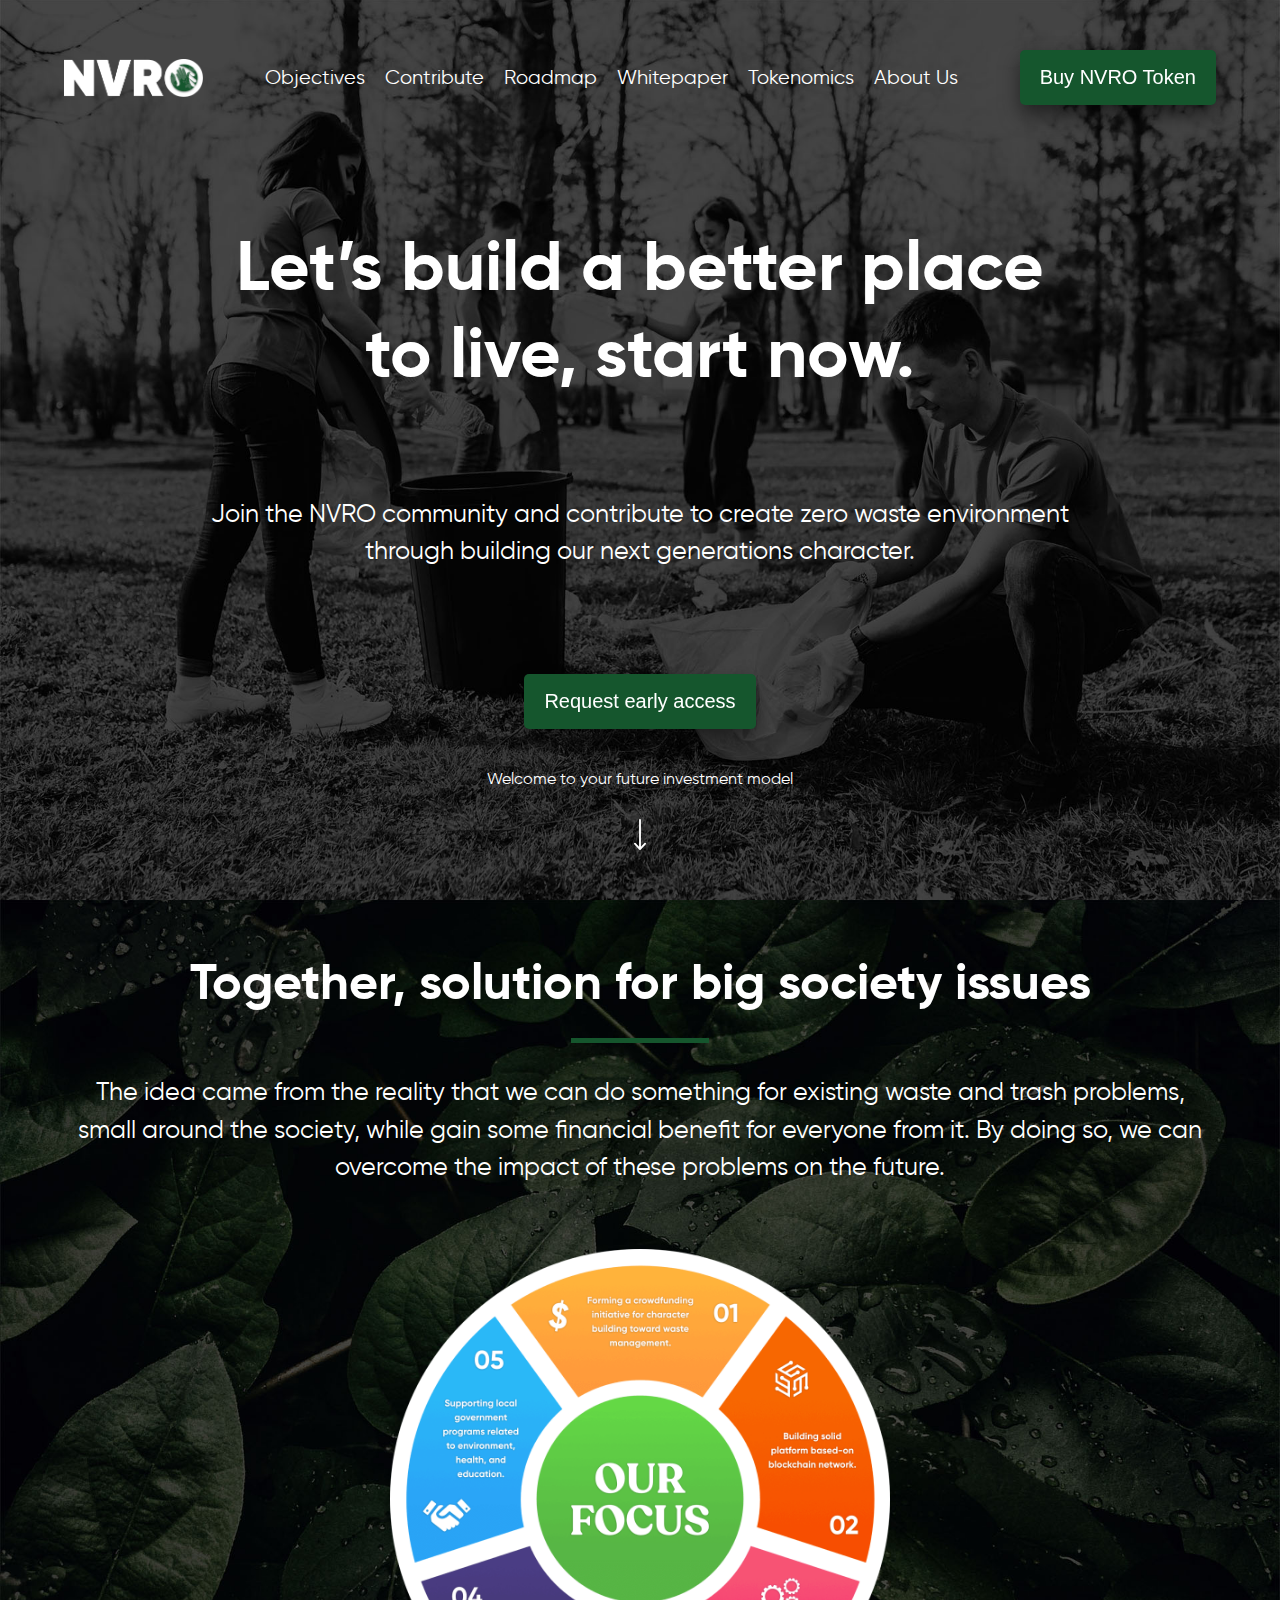
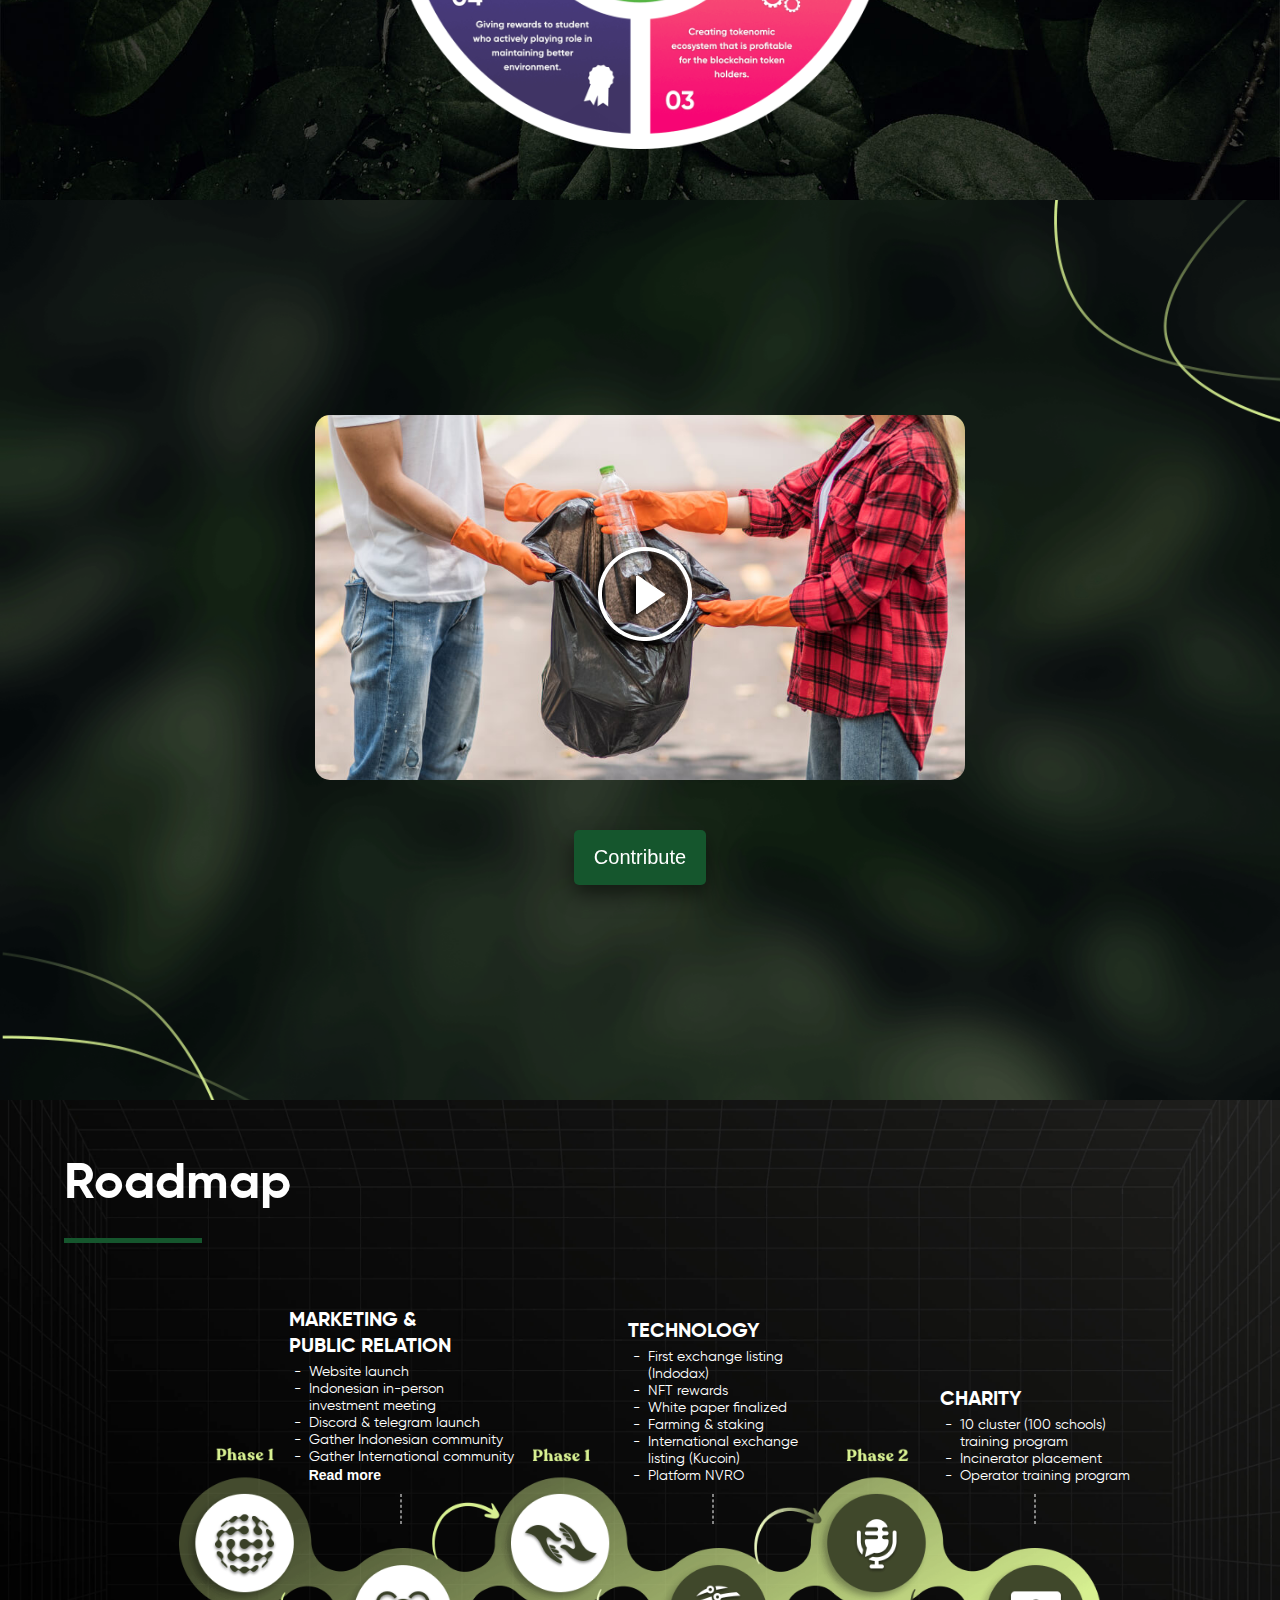
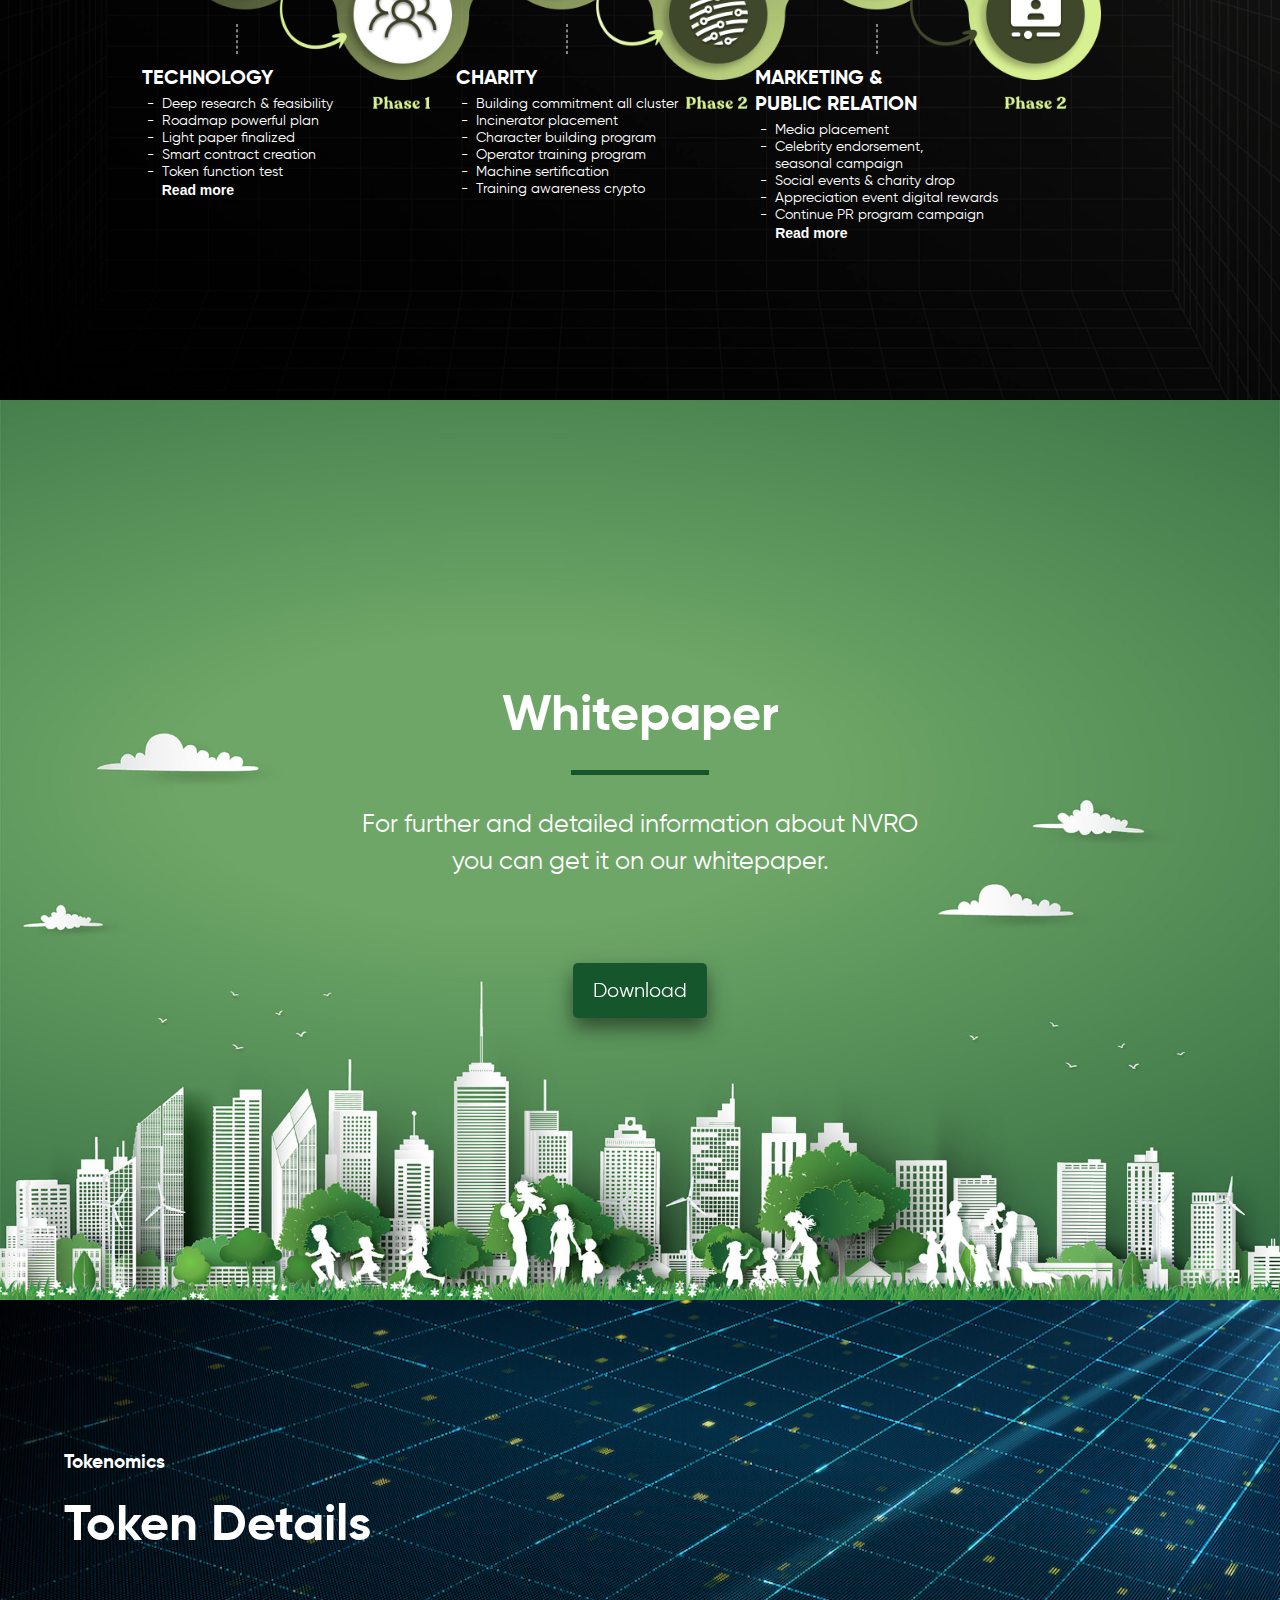
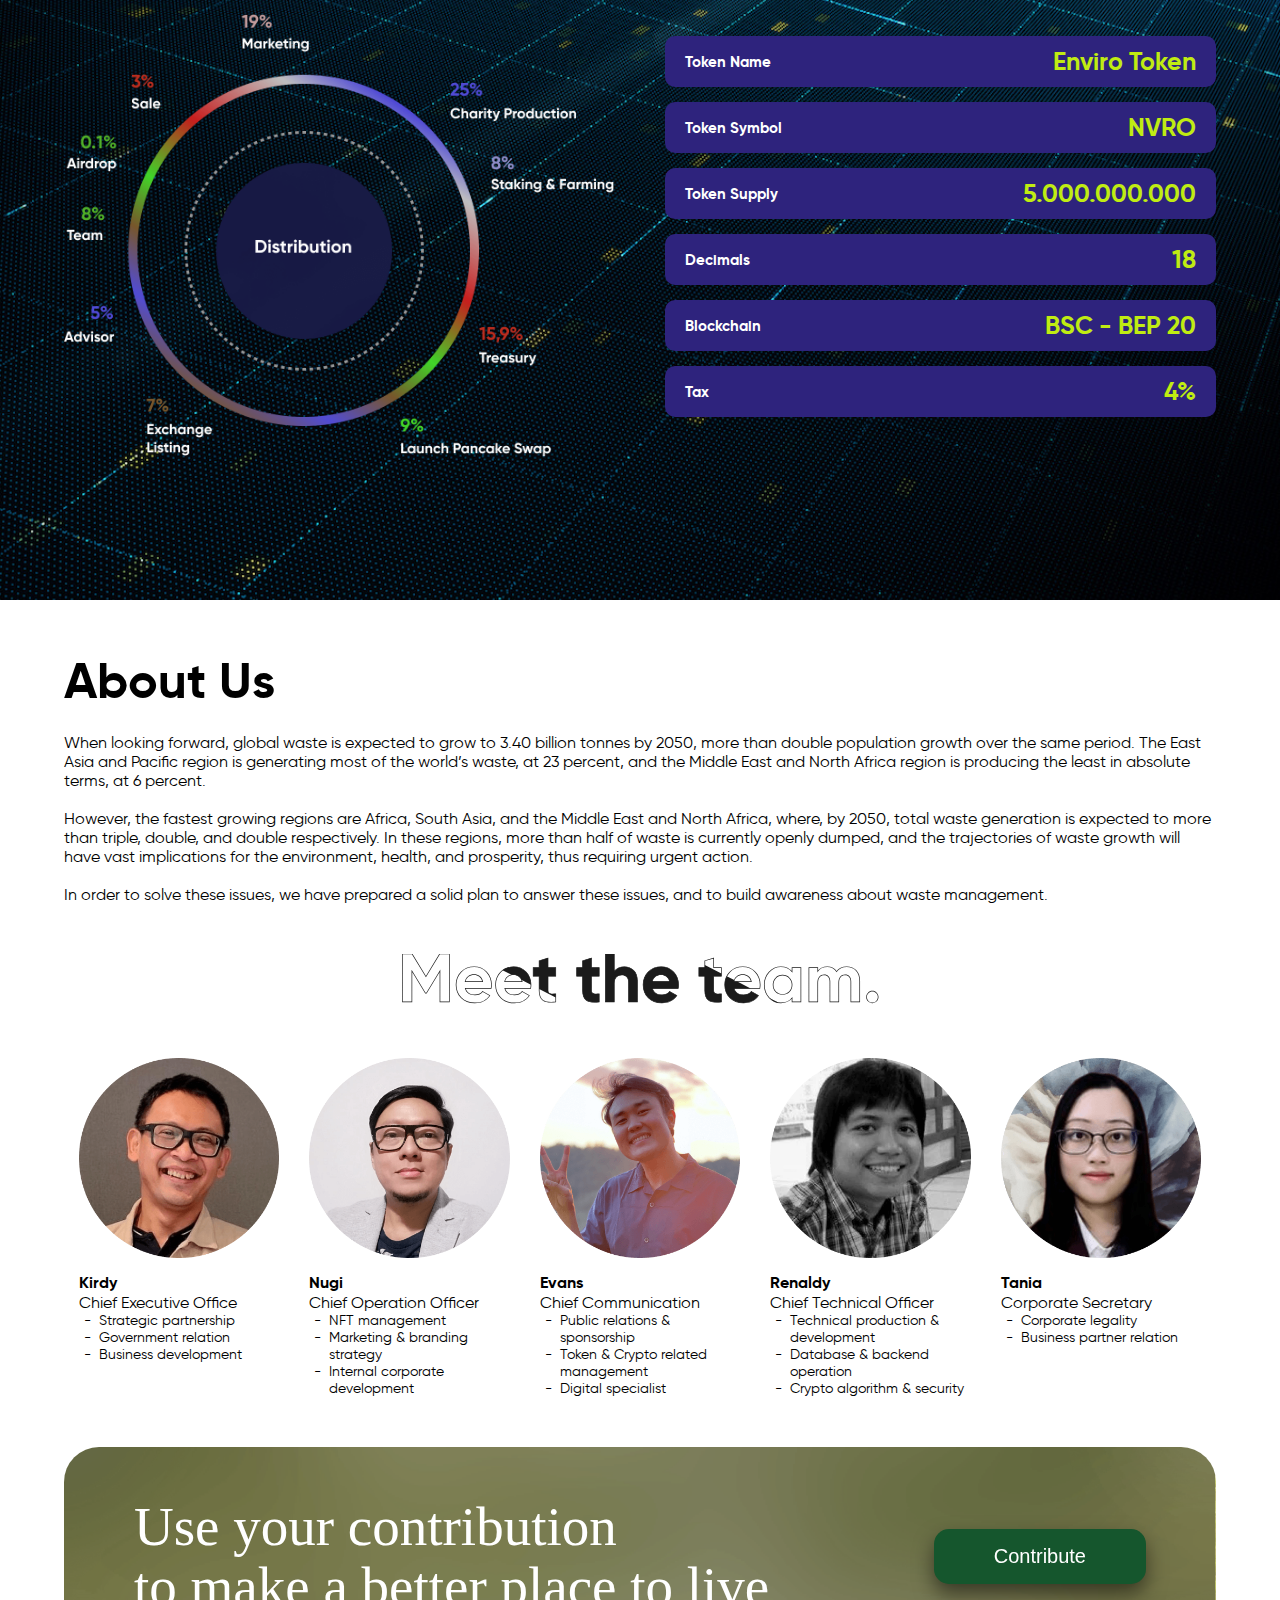
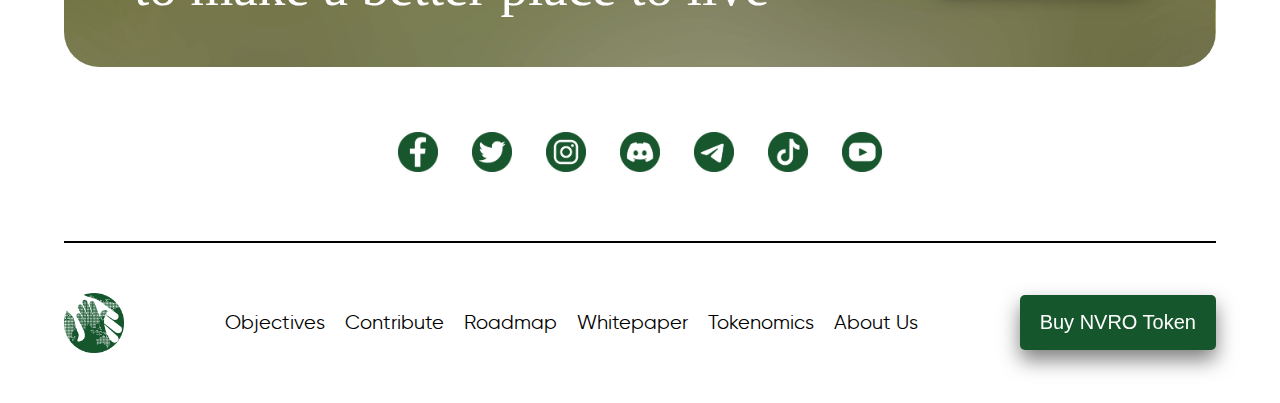
==== commit 33e77224: "Create read more capability to roadmap section" ====
--- a/new.html
+++ b/new.html
@@ -196,7 +196,7 @@
       <div class="content content--horizontal">
         <div class="roadmap">
           <img src="./images/roadmap-horizontal.png" class="roadmap__image" />
-          <div class="roadmap__content roadmap__content--bottom" style="left:-1%;bottom:-30%;">
+          <div class="roadmap__content roadmap__content--bottom" style="left:6.75%;top:80%;">
             <span class="roadmap__title">
               TECHNOLOGY
             </span>
@@ -216,12 +216,36 @@
               <li class="roadmap__list-item">
                 Token function test
               </li>
-            </ul>
-            <a href="#" class="roadmap__list-link">
+              <li class="roadmap__list-item roadmap__list-item--hide">
+                Token airdrop
+              </li>
+              <li class="roadmap__list-item roadmap__list-item--hide">
+                Application submitted to<br />
+                Coingecko & Coinmarketcap
+              </li>
+              <li class="roadmap__list-item roadmap__list-item--hide">
+                Coingecko & Coinmarketcap<br />
+                listed
+              </li>
+              <li class="roadmap__list-item roadmap__list-item--hide">
+                Private presale
+              </li>
+              <li class="roadmap__list-item roadmap__list-item--hide">
+                Presale
+              </li>
+              <li class="roadmap__list-item roadmap__list-item--hide">
+                NFT launch pad
+              </li>
+              <li class="roadmap__list-item roadmap__list-item--hide">
+                Certik audit pass<br />
+                (No critical issues found)
+              </li>
+            </ul>
+            <button class="roadmap__list-link" onclick="readMoreRoadmap(this)">
               Read more
-            </a>
-          </div>
-          <div class="roadmap__content roadmap__content--top" style="left:12%;top:-45%;">
+            </button>
+          </div>
+          <div class="roadmap__content roadmap__content--top" style="left:19.5%;bottom:85%;">
             <span class="roadmap__title">
               MARKETING &<br />
               PUBLIC RELATION
@@ -231,7 +255,8 @@
                 Website launch
               </li>
               <li class="roadmap__list-item">
-                Indonesian in-person investment meeting
+                Indonesian in-person<br />
+                investment meeting
               </li>
               <li class="roadmap__list-item">
                 Discord & telegram launch
@@ -242,12 +267,40 @@
               <li class="roadmap__list-item">
                 Gather International community
               </li>
-            </ul>
-            <a href="#" class="roadmap__list-link">
+              <li class="roadmap__list-item roadmap__list-item--hide">
+                Global press release
+              </li>
+              <li class="roadmap__list-item roadmap__list-item--hide">
+                Digital campaign
+              </li>
+              <li class="roadmap__list-item roadmap__list-item--hide">
+                Social media advertising
+              </li>
+              <li class="roadmap__list-item roadmap__list-item--hide">
+                PR awareness approach<br />
+                each cluster
+              </li>
+              <li class="roadmap__list-item roadmap__list-item--hide">
+                Above the line<br />
+                advertising campaign
+              </li>
+              <li class="roadmap__list-item roadmap__list-item--hide">
+                Awareness online<br />
+                events & offline
+              </li>
+              <li class="roadmap__list-item roadmap__list-item--hide">
+                Enrolling new ambassador
+              </li>
+              <li class="roadmap__list-item roadmap__list-item--hide">
+                Partnership with<br />
+                major PR agencies
+              </li>
+            </ul>
+            <button class="roadmap__list-link" onclick="readMoreRoadmap(this)">
               Read more
-            </a>
-          </div>
-          <div class="roadmap__content roadmap__content--bottom" style="left:32%;bottom:-35%;">
+            </button>
+          </div>
+          <div class="roadmap__content roadmap__content--bottom" style="left:34%;top:80%;">
             <span class="roadmap__title">
               CHARITY
             </span>
@@ -271,17 +324,15 @@
                 Training awareness crypto
               </li>
             </ul>
-            <a href="#" class="roadmap__list-link">
-              Read more
-            </a>
-          </div>
-          <div class="roadmap__content roadmap__content--top" style="left:47%;top:-30%;">
+          </div>
+          <div class="roadmap__content roadmap__content--top" style="left:49%;bottom:85%;">
             <span class="roadmap__title">
               TECHNOLOGY
             </span>
             <ul class="roadmap__list">
               <li class="roadmap__list-item">
-                First exchange listing (Indodax)
+                First exchange listing<br />
+                (Indodax)
               </li>
               <li class="roadmap__list-item">
                 NFT rewards
@@ -293,14 +344,15 @@
                 Farming & staking
               </li>
               <li class="roadmap__list-item">
-                International exchange listing (Kucoin)
+                International exchange<br />
+                listing (Kucoin)
               </li>
               <li class="roadmap__list-item">
                 Platform NVRO
               </li>
             </ul>
           </div>
-          <div class="roadmap__content roadmap__content--bottom" style="left:65.5%;bottom:-45%;">
+          <div class="roadmap__content roadmap__content--bottom" style="left:60%;top:80%;">
             <span class="roadmap__title">
               MARKETING &<br />
               PUBLIC RELATION
@@ -322,12 +374,22 @@
               <li class="roadmap__list-item">
                 Continue PR program campaign
               </li>
-            </ul>
-            <a href="#" class="roadmap__list-link">
+              <li class="roadmap__list-item roadmap__list-item--hide">
+                Speak on bitcointalk,<br />
+                Crypto podcast
+              </li>
+              <li class="roadmap__list-item roadmap__list-item--hide">
+                Awareness to other cluster program
+              </li>
+              <li class="roadmap__list-item roadmap__list-item--hide">
+                Social media advertising
+              </li>
+            </ul>
+            <button class="roadmap__list-link" onclick="readMoreRoadmap(this)">
               Read more
-            </a>
-          </div>
-          <div class="roadmap__content roadmap__content--top" style="left:83%;top:-14%;">
+            </button>
+          </div>
+          <div class="roadmap__content roadmap__content--top" style="left:76%;bottom:85%;">
             <span class="roadmap__title">
               CHARITY
             </span>
@@ -371,10 +433,34 @@
                 <li class="roadmap__list-item">
                   Token function test
                 </li>
+                <li class="roadmap__list-item roadmap__list-item--hide">
+                  Token airdrop
+                </li>
+                <li class="roadmap__list-item roadmap__list-item--hide">
+                  Application submitted to<br />
+                  Coingecko & Coinmarketcap
+                </li>
+                <li class="roadmap__list-item roadmap__list-item--hide">
+                  Coingecko & Coinmarketcap<br />
+                  listed
+                </li>
+                <li class="roadmap__list-item roadmap__list-item--hide">
+                  Private presale
+                </li>
+                <li class="roadmap__list-item roadmap__list-item--hide">
+                  Presale
+                </li>
+                <li class="roadmap__list-item roadmap__list-item--hide">
+                  NFT launch pad
+                </li>
+                <li class="roadmap__list-item roadmap__list-item--hide">
+                  Certik audit pass<br />
+                  (No critical issues found)
+                </li>
               </ul>
-              <a href="#" class="roadmap__list-link">
+              <button class="roadmap__list-link" onclick="readMoreRoadmap(this)">
                 Read more
-              </a>
+              </button>
             </div>
           </div>
           <div class="roadmap__content roadmap__content--right" style="top:20%;right:-100px;">
@@ -401,10 +487,38 @@
                 <li class="roadmap__list-item">
                   Gather International community
                 </li>
+                <li class="roadmap__list-item roadmap__list-item--hide">
+                  Global press release
+                </li>
+                <li class="roadmap__list-item roadmap__list-item--hide">
+                  Digital campaign
+                </li>
+                <li class="roadmap__list-item roadmap__list-item--hide">
+                  Social media advertising
+                </li>
+                <li class="roadmap__list-item roadmap__list-item--hide">
+                  PR awareness approach<br />
+                  each cluster
+                </li>
+                <li class="roadmap__list-item roadmap__list-item--hide">
+                  Above the line<br />
+                  advertising campaign
+                </li>
+                <li class="roadmap__list-item roadmap__list-item--hide">
+                  Awareness online<br />
+                  events & offline
+                </li>
+                <li class="roadmap__list-item roadmap__list-item--hide">
+                  Enrolling new ambassador
+                </li>
+                <li class="roadmap__list-item roadmap__list-item--hide">
+                  Partnership with<br />
+                  major PR agencies
+                </li>
               </ul>
-              <a href="#" class="roadmap__list-link">
+              <button class="roadmap__list-link" onclick="readMoreRoadmap(this)">
                 Read more
-              </a>
+              </button>
             </div>
           </div>
           <div class="roadmap__content roadmap__content--left" style="top:39%;left:-100px;">
@@ -433,9 +547,6 @@
                   Training awareness crypto
                 </li>
               </ul>
-              <a href="#" class="roadmap__list-link">
-                Read more
-              </a>
             </div>
           </div>
           <div class="roadmap__content roadmap__content--right" style="top:56%;right:-100px;">
@@ -446,7 +557,8 @@
             <div class="roadmap__detail">
               <ul class="roadmap__list">
                 <li class="roadmap__list-item">
-                  First exchange listing (Indodax)
+                  First exchange listing<br />
+                  (Indodax)
                 </li>
                 <li class="roadmap__list-item">
                   NFT rewards
@@ -458,7 +570,8 @@
                   Farming & staking
                 </li>
                 <li class="roadmap__list-item">
-                  International exchange listing (Kucoin)
+                  International exchange<br />
+                  listing (Kucoin)
                 </li>
                 <li class="roadmap__list-item">
                   Platform NVRO
@@ -491,10 +604,20 @@
                 <li class="roadmap__list-item">
                   Continue PR program campaign
                 </li>
+                <li class="roadmap__list-item roadmap__list-item--hide">
+                  Speak on bitcointalk,<br />
+                  Crypto podcast
+                </li>
+                <li class="roadmap__list-item roadmap__list-item--hide">
+                  Awareness to other cluster program
+                </li>
+                <li class="roadmap__list-item roadmap__list-item--hide">
+                  Social media advertising
+                </li>
               </ul>
-              <a href="#" class="roadmap__list-link">
+              <button class="roadmap__list-link" onclick="readMoreRoadmap(this)">
                 Read more
-              </a>
+              </button>
             </div>
           </div>
           <div class="roadmap__content roadmap__content--right" style="top:92%;right:-100px;">
@@ -759,6 +882,18 @@
     const popupWaitlist = document.getElementById('popup-waitlist');
     const popupContribute = document.getElementById('popup-contribute');
 
+    function readMoreRoadmap(e) {
+      e.classList.add('roadmap__list-link--hide')
+      const contentDOM = e.parentElement;
+      const listDOMs = contentDOM.querySelectorAll('.roadmap__list-item--hide');
+      console.log(contentDOM)
+      console.log(listDOMs)
+
+      listDOMs.forEach(function(listDOM) {
+        listDOM.classList.remove('roadmap__list-item--hide');
+      });
+    }
+
     function toggleWaitlistPopup() {
       document.body.classList.toggle('lock-scroll');
       popupWaitlist.classList.toggle('popup--open');
@@ -782,12 +917,6 @@
         document.body.classList.remove('lock-scroll');
       }
     });
-
-    // function closePopup(e) {
-    //   if (e.target !== this) return;
-    //   e.classList.remove('popup--open');
-    //   document.body.classList.remove('lock-scroll');
-    // }
   </script>
 </body>
 </html>--- a/new.css
+++ b/new.css
@@ -227,6 +227,7 @@
 	line-height: 35px;
 	outline: none;
 	padding: 10px 20px;
+  text-decoration: none;
 	white-space: nowrap;
 }
 
@@ -486,7 +487,7 @@
 }
 
 .roadmap__image {
-  width: 100%;
+  width: 80%;
 }
 
 .roadmap__content {
@@ -516,14 +517,14 @@
 
 .roadmap__title {
   color: #FFF;
-  font-size: 25px;
+  font-size: 20px;
   font-weight: 700;
   margin: 0;
 }
 
 .roadmap__list {
   list-style: none;
-  margin: 0;
+  margin: 5px 0 0;
   padding-left: 20px;
 }
 
@@ -539,10 +540,22 @@
   left: -15px;
 }
 
+.roadmap__list-item.roadmap__list-item--hide {
+  display: none;
+}
+
 .roadmap__list-link {
+  background-color: transparent;
+  border: 0;
   color: #FFF;
   font-size: 14px;
+  font-weight: 700;
   padding-left: 20px;
+  text-decoration: none;
+}
+
+.roadmap__list-link.roadmap__list-link--hide {
+  display: none;
 }
 
 .roadmap__list-link:hover,
@@ -1432,6 +1445,7 @@
     padding: 10px 5px;
     position: absolute;
     width: 200px;
+    z-index: 1;
   }
 
   .roadmap__content--left .roadmap__detail {
@@ -1464,6 +1478,10 @@
   .roadmap__toggle:checked ~ .roadmap__detail {
     display: block;
   }
+
+  .roadmap__list {
+    margin: 0;
+  }
   
   .roadmap__list-item {
     font-size: 12px;
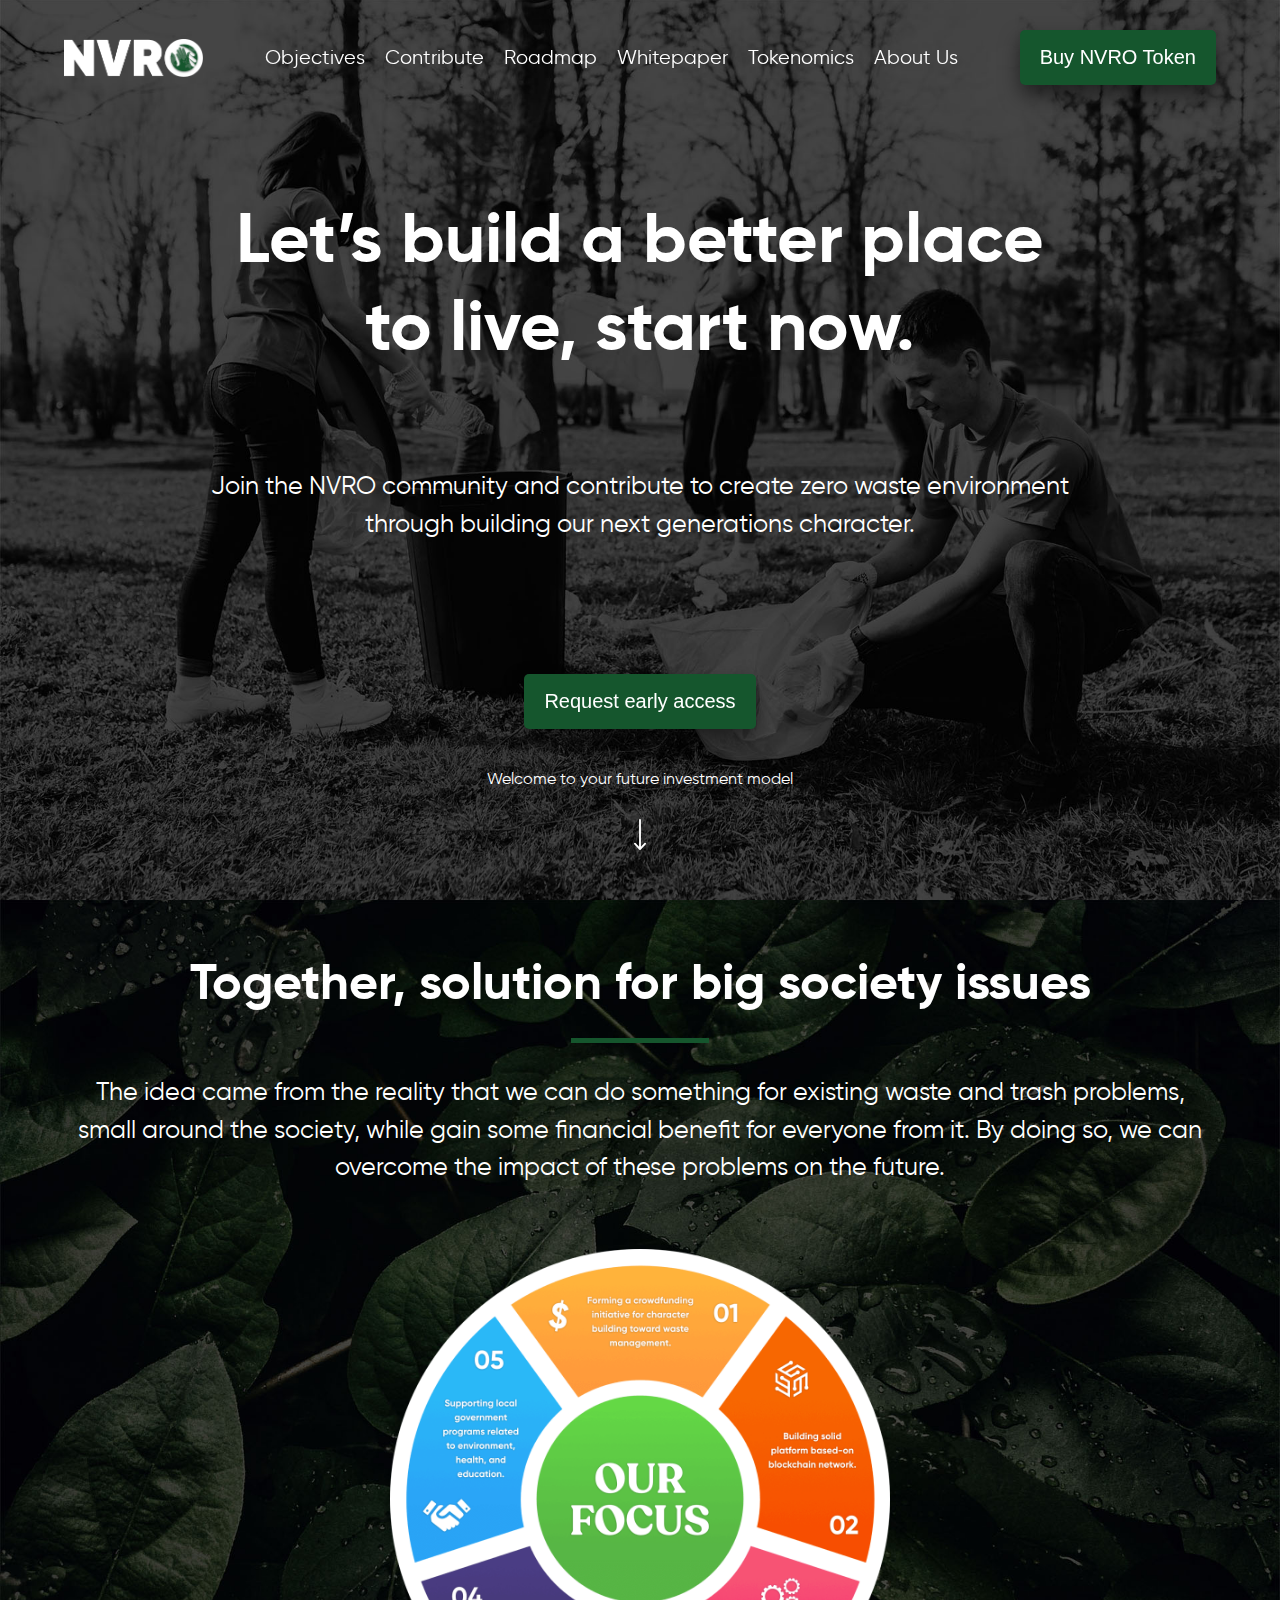
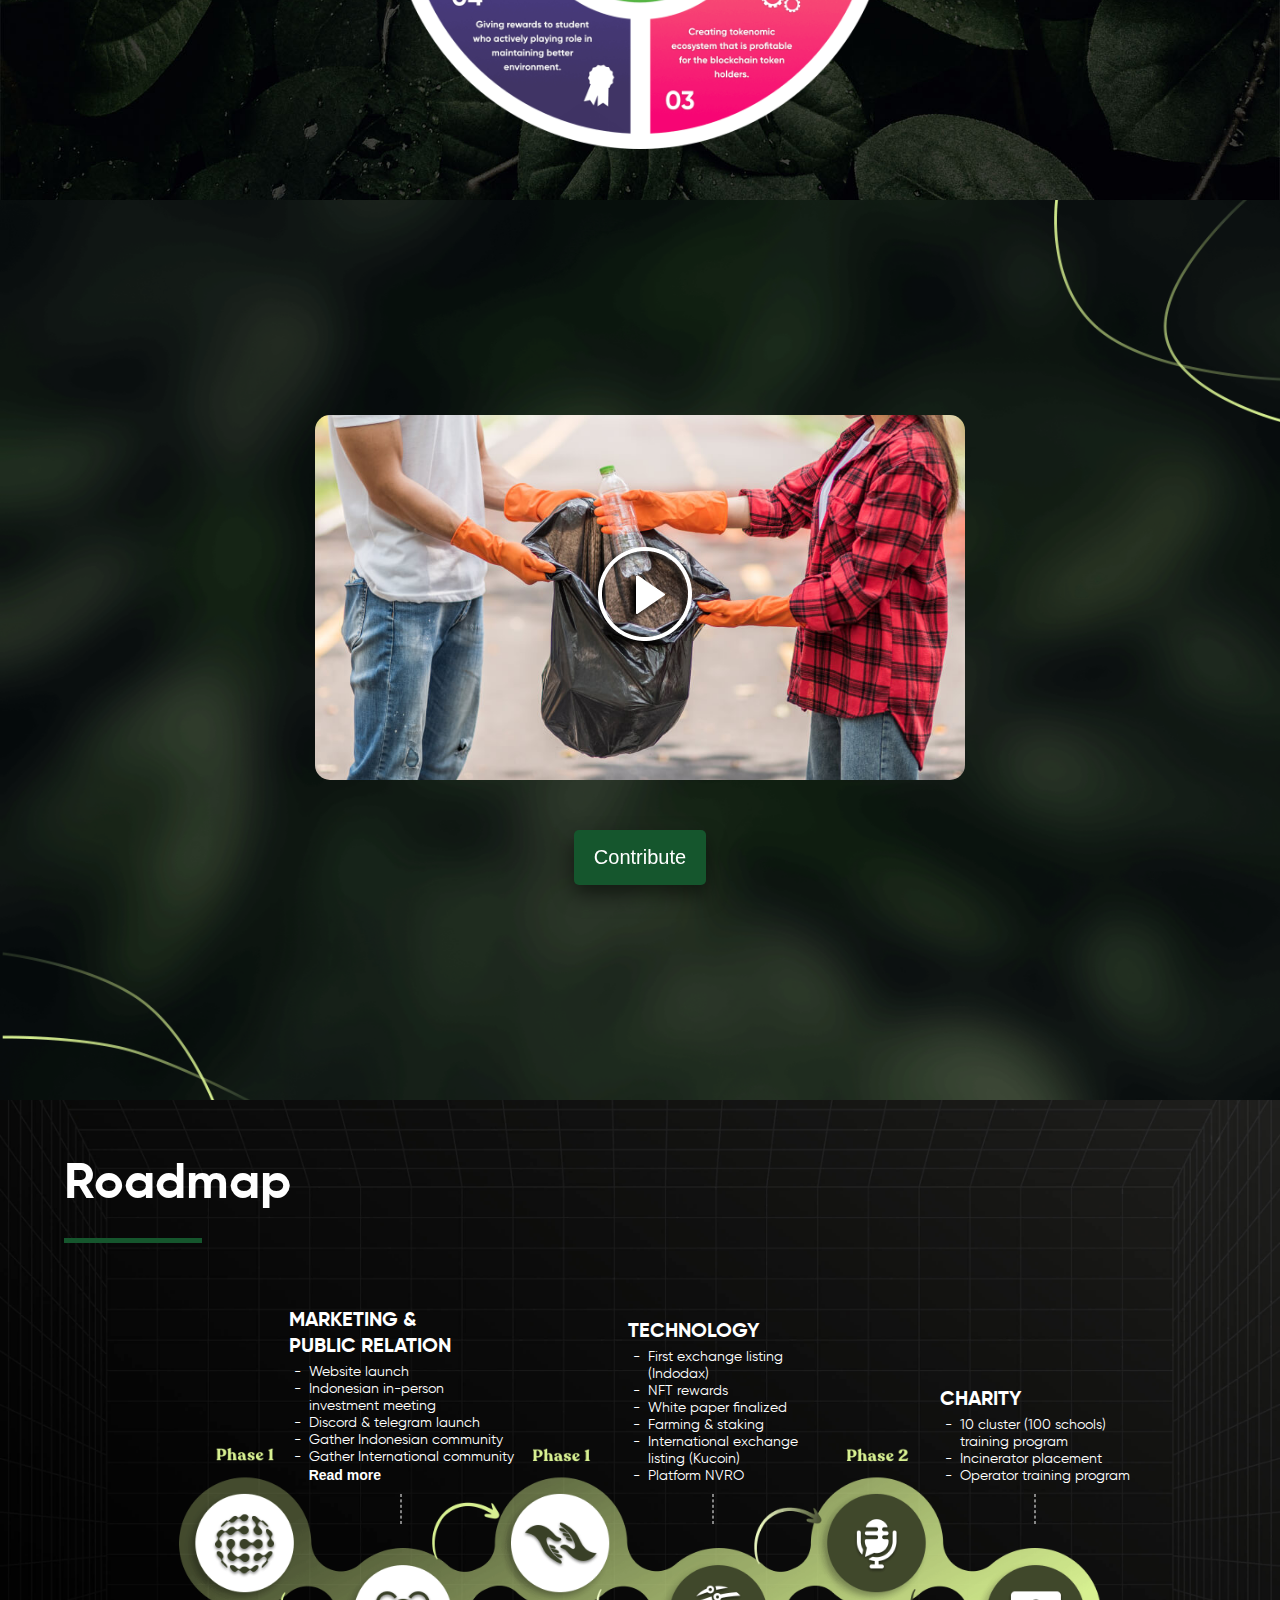
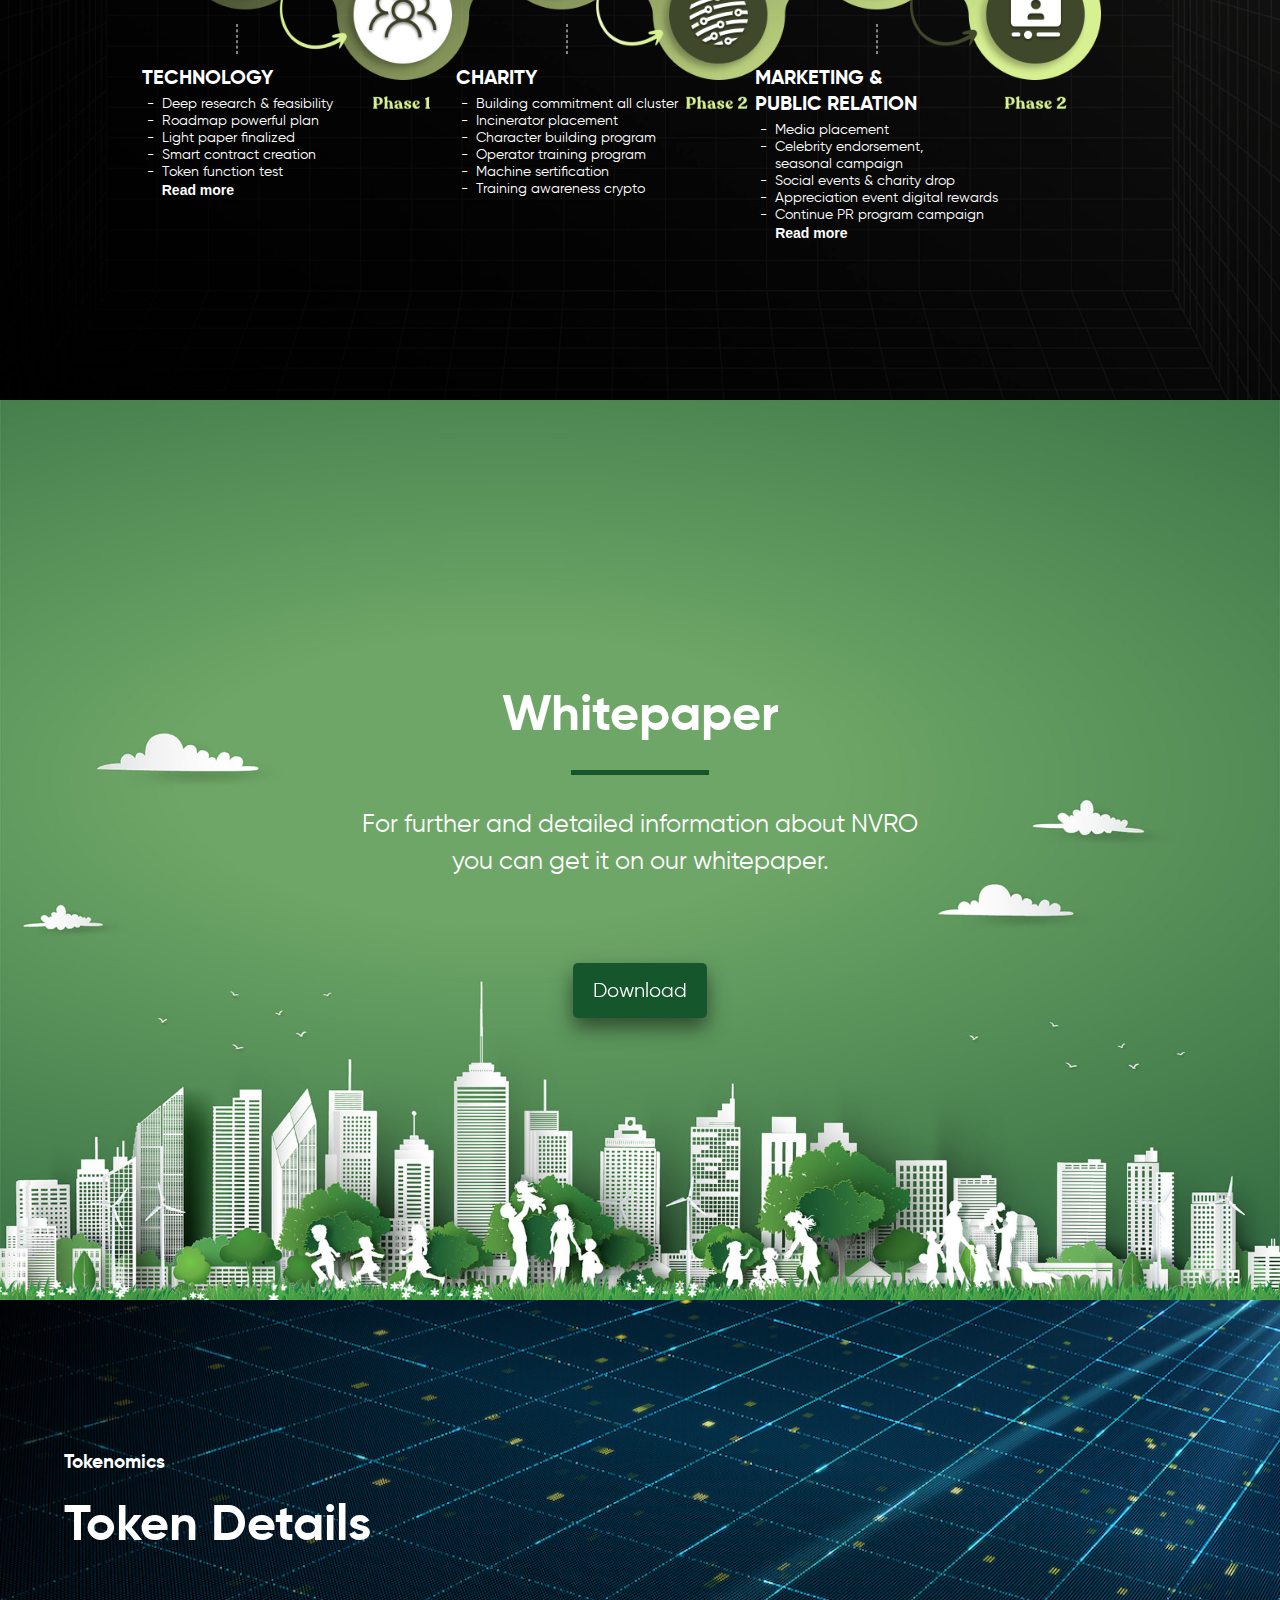
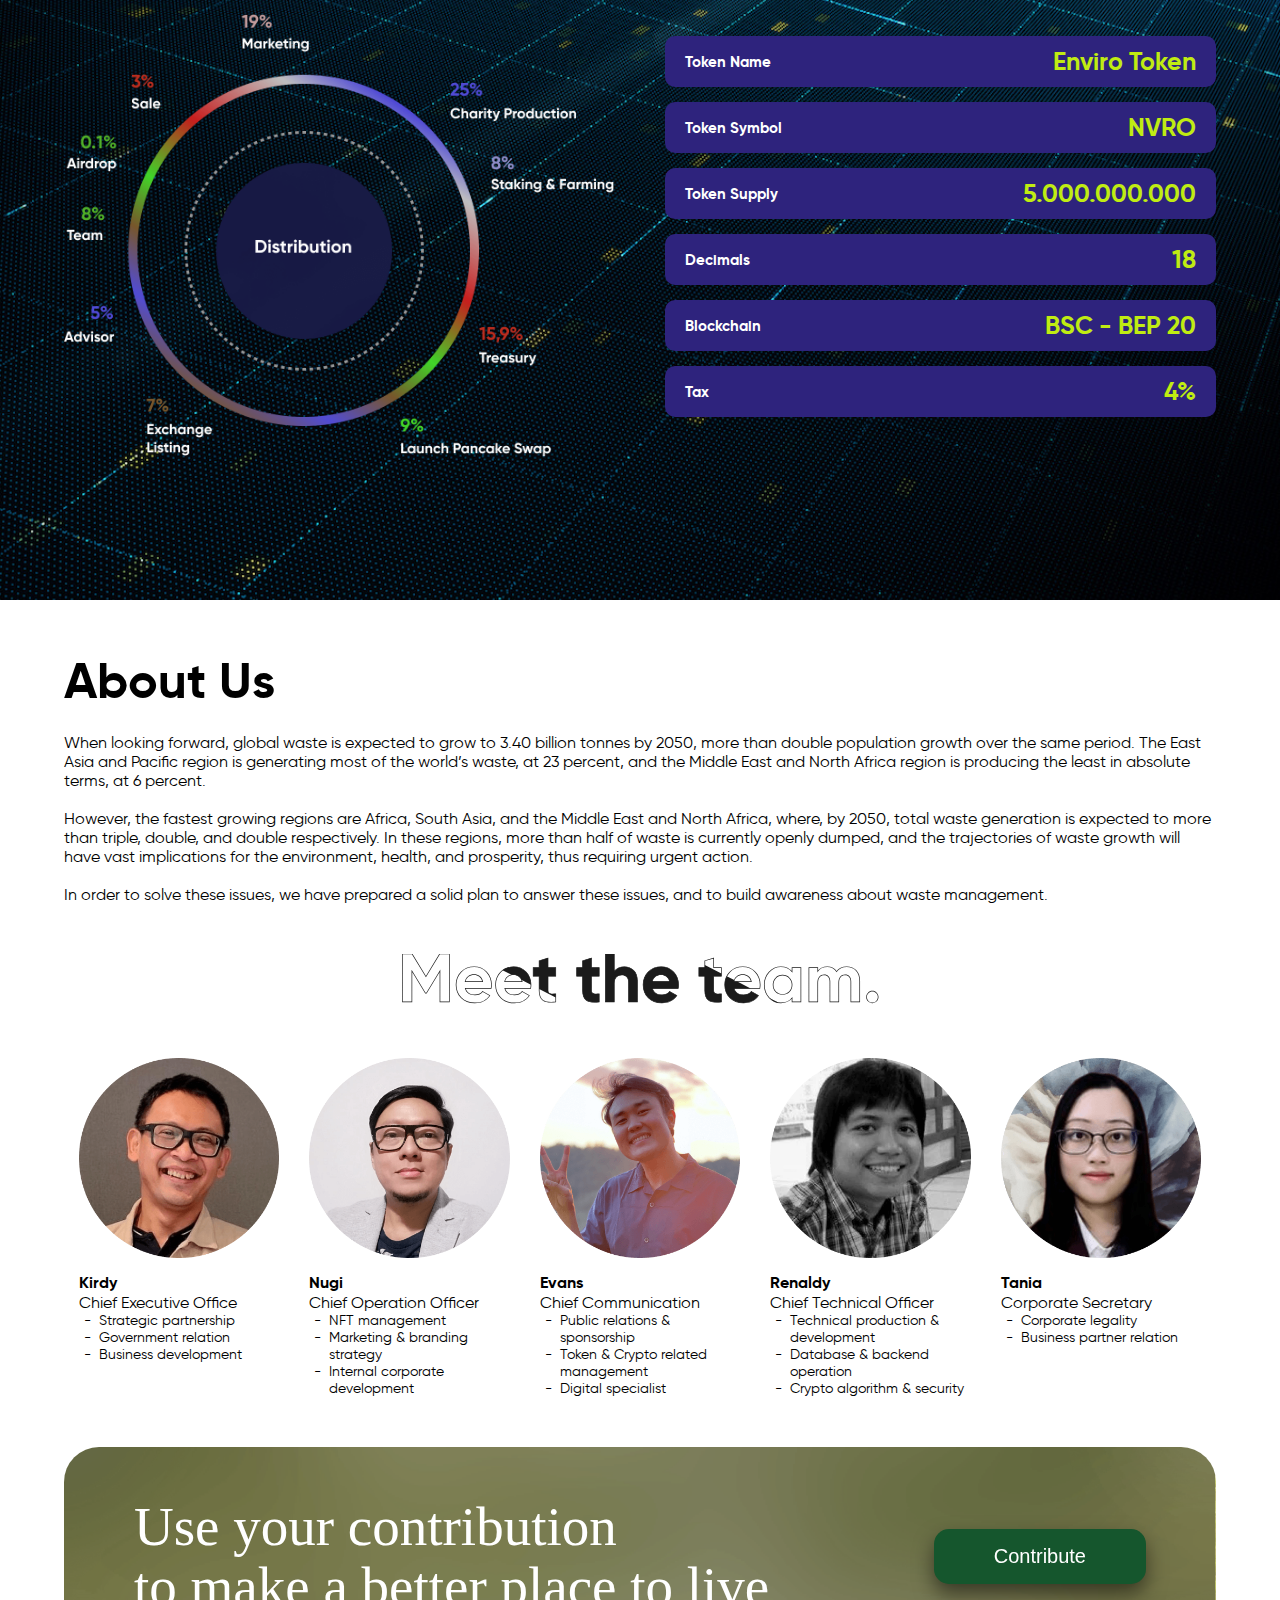
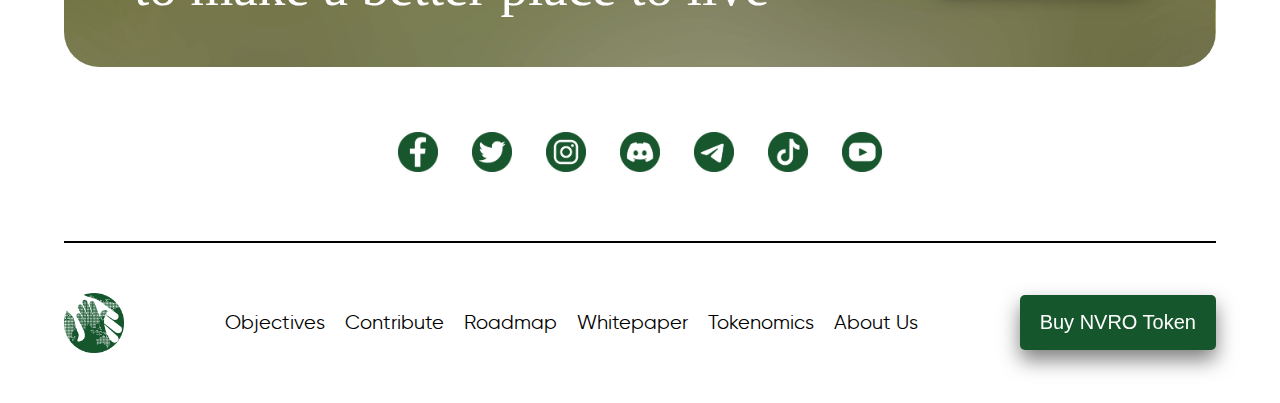
==== commit da6d4460: "Implement sticky to header" ====
--- a/new.html
+++ b/new.html
@@ -9,15 +9,16 @@
 	<link rel="icon" type="image/png" href="images/favicon.png">
 </head>
 <body>
-	<section id="home" class="section">
+  <section id="header" class="section">
     <div class="section__wrapper">
       <div class="header">
         <div class="header__logo">
           <img src="images/logo-nvro.png" class="logo" alt="NVRO logo" />
+          <img src="images/logo-nvro-inverse.png" class="logo logo--inverse" alt="NVRO logo" />
         </div>
         <ul class="header__menu menu">
           <li class="menu__item">
-            <a href="" class="menu__link">Objectives</a>
+            <a href="#objectives" class="menu__link">Objectives</a>
           </li>
           <li class="menu__item">
             <a href="#contribute" class="menu__link">Contribute</a>
@@ -44,6 +45,7 @@
       <div class="header header--mobile">
         <div class="header__logo">
           <img src="images/logo-nvro.png" class="logo" alt="NVRO logo" />
+          <img src="images/logo-nvro-inverse.png" class="logo logo--inverse" alt="NVRO logo" />
         </div>
         <input id="menu-toggle" type="checkbox" class="header__menu-toggle" />
         <label for="menu-toggle" class="header__menu-toggle-button">
@@ -77,6 +79,10 @@
           </li>
         </ul>
       </div>
+    </div>
+  </section>
+	<section id="home" class="section">
+    <div class="section__wrapper">
       <div class="content">
         <h1>
           Let’s build a better place<br />
@@ -879,6 +885,7 @@
     </div>
   </section>
   <script>
+    const header = document.getElementById('header');
     const popupWaitlist = document.getElementById('popup-waitlist');
     const popupContribute = document.getElementById('popup-contribute');
 
@@ -904,19 +911,28 @@
       popupContribute.classList.toggle('popup--open');
     }
 
-    popupWaitlist.addEventListener("click", function(e) {
+    popupWaitlist.addEventListener('click', function(e) {
       if(e.target === e.currentTarget) {
         popupWaitlist.classList.remove('popup--open');
         document.body.classList.remove('lock-scroll');
       }
     });
 
-    popupContribute.addEventListener("click", function(e) {
+    popupContribute.addEventListener('click', function(e) {
       if(e.target === e.currentTarget) {
         popupContribute.classList.remove('popup--open');
         document.body.classList.remove('lock-scroll');
       }
     });
+    
+    window.addEventListener('scroll', function(e) {
+      console.log(this.scrollY, header.offsetHeight)
+      if(scrollY > header.offsetHeight) {
+        header.classList.add('section--sticky')
+      } else {
+        header.classList.remove('section--sticky')
+      }
+    });
   </script>
 </body>
 </html>--- a/new.css
+++ b/new.css
@@ -22,7 +22,9 @@
 .header {
   display: flex;
   align-items: center;
-  position: relative;
+  position: -webkit-sticky; /* Safari */
+  position: sticky;
+  top: 0;
   width: 100%;
 }
 
@@ -145,6 +147,14 @@
 .logo {
   position: relative;
   height: 38px;
+}
+
+.logo.logo--inverse {
+  opacity: 0;
+  position: absolute;
+  top: 0;
+  left: 0;
+  width: 100%;
 }
 
 /*
@@ -793,6 +803,47 @@
 
 /*
 ----------------------------------------------------------------
+	Section #header
+-----------------------------------------------------------------
+*/
+
+.section#header {
+  padding: 30px 0;
+  position: sticky;
+  top: 0;
+  transition: all linear 0.1s;
+  width: 100%;
+  min-height: auto;
+  z-index: 99;
+}
+
+.section#header + .section {
+  margin-top: -115px;
+}
+
+.section#header.section--sticky {
+  background-color: #FFF;
+}
+
+.section#header.section--sticky .header:not(.header--mobile) .menu__link {
+  color: #000;
+}
+
+.section#header.section--sticky .header__menu-toggle-button span {
+  background-color: #000;
+}
+
+
+.section#header.section--sticky .logo:not(.logo--inverse) {
+  opacity: 0;
+}
+
+.section#header.section--sticky .logo--inverse {
+  opacity: 1;
+}
+
+/*
+----------------------------------------------------------------
 	Section #home
 -----------------------------------------------------------------
 */
@@ -1535,6 +1586,16 @@
 
   /*
   ----------------------------------------------------------------
+    Section #header
+  -----------------------------------------------------------------
+  */
+
+  .section#header + .section {
+    margin-top: -90px;
+  }
+
+  /*
+  ----------------------------------------------------------------
     Section #home
   -----------------------------------------------------------------
   */
